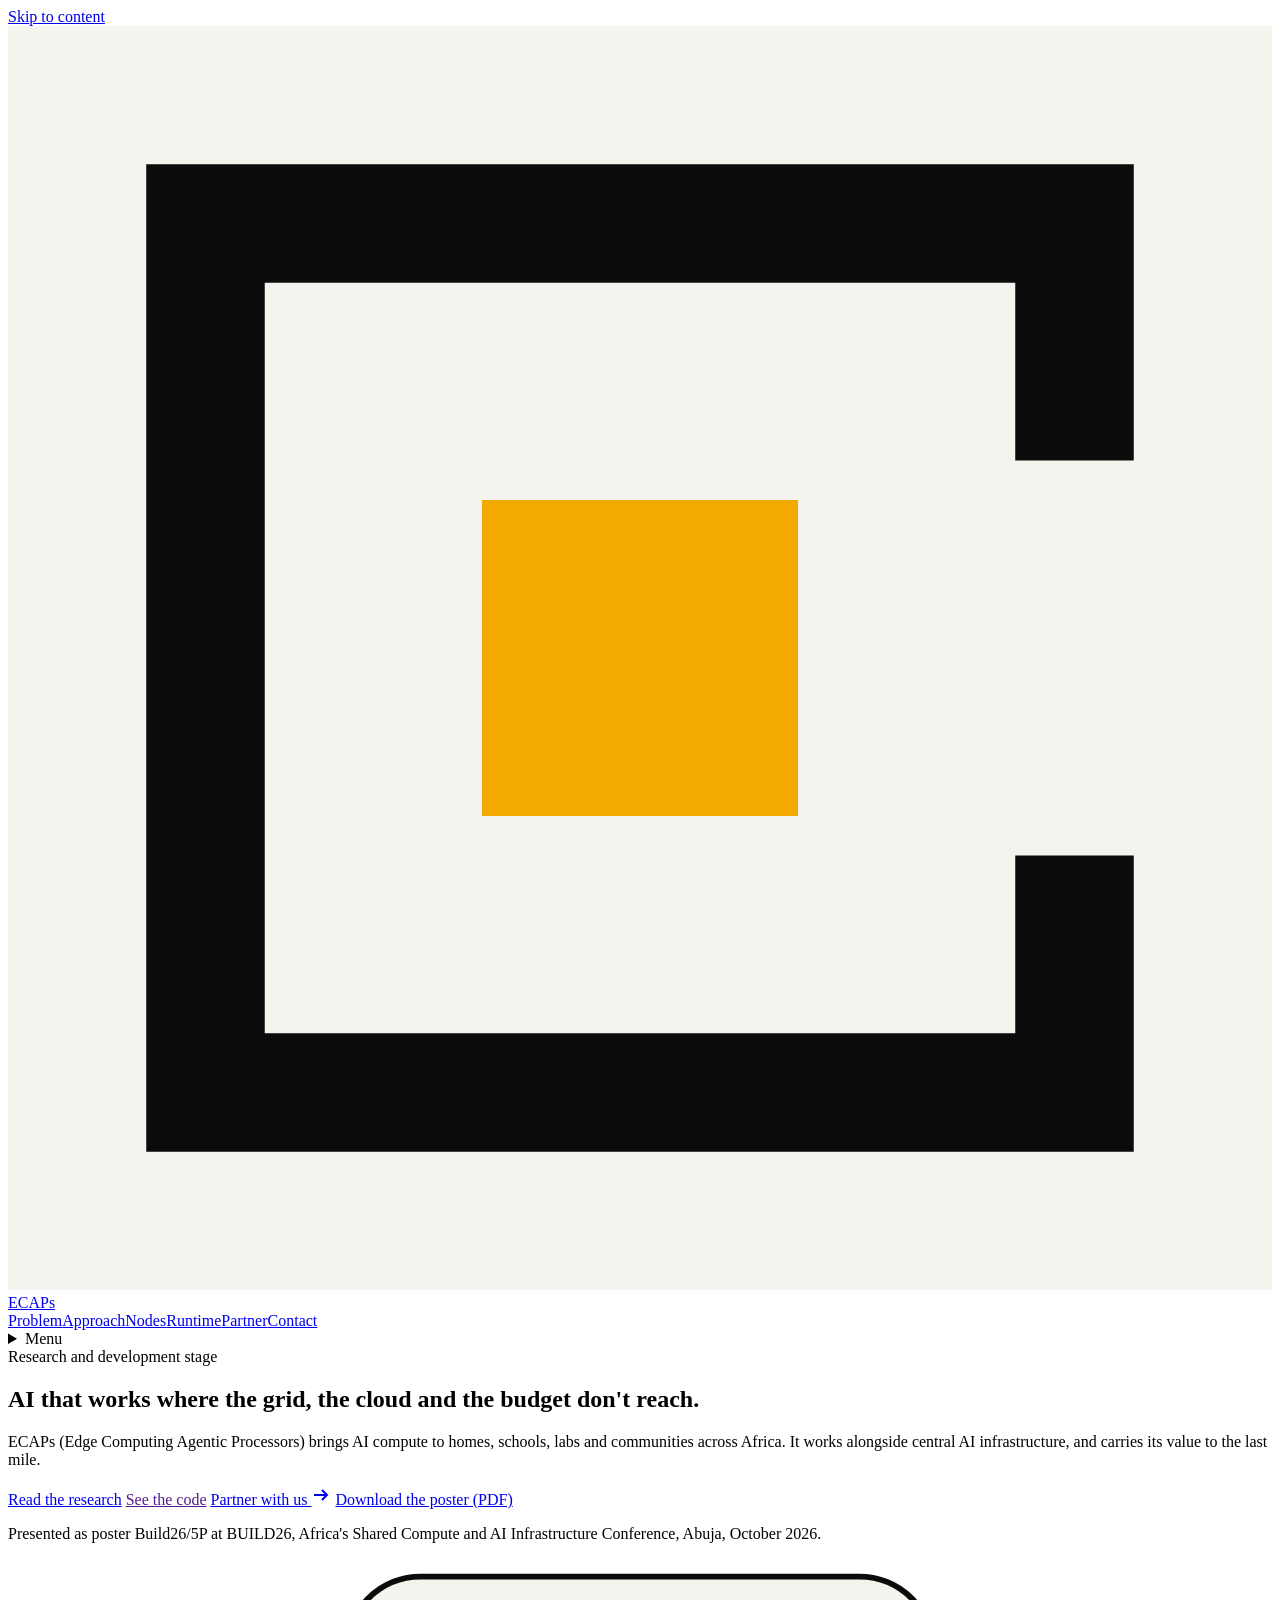
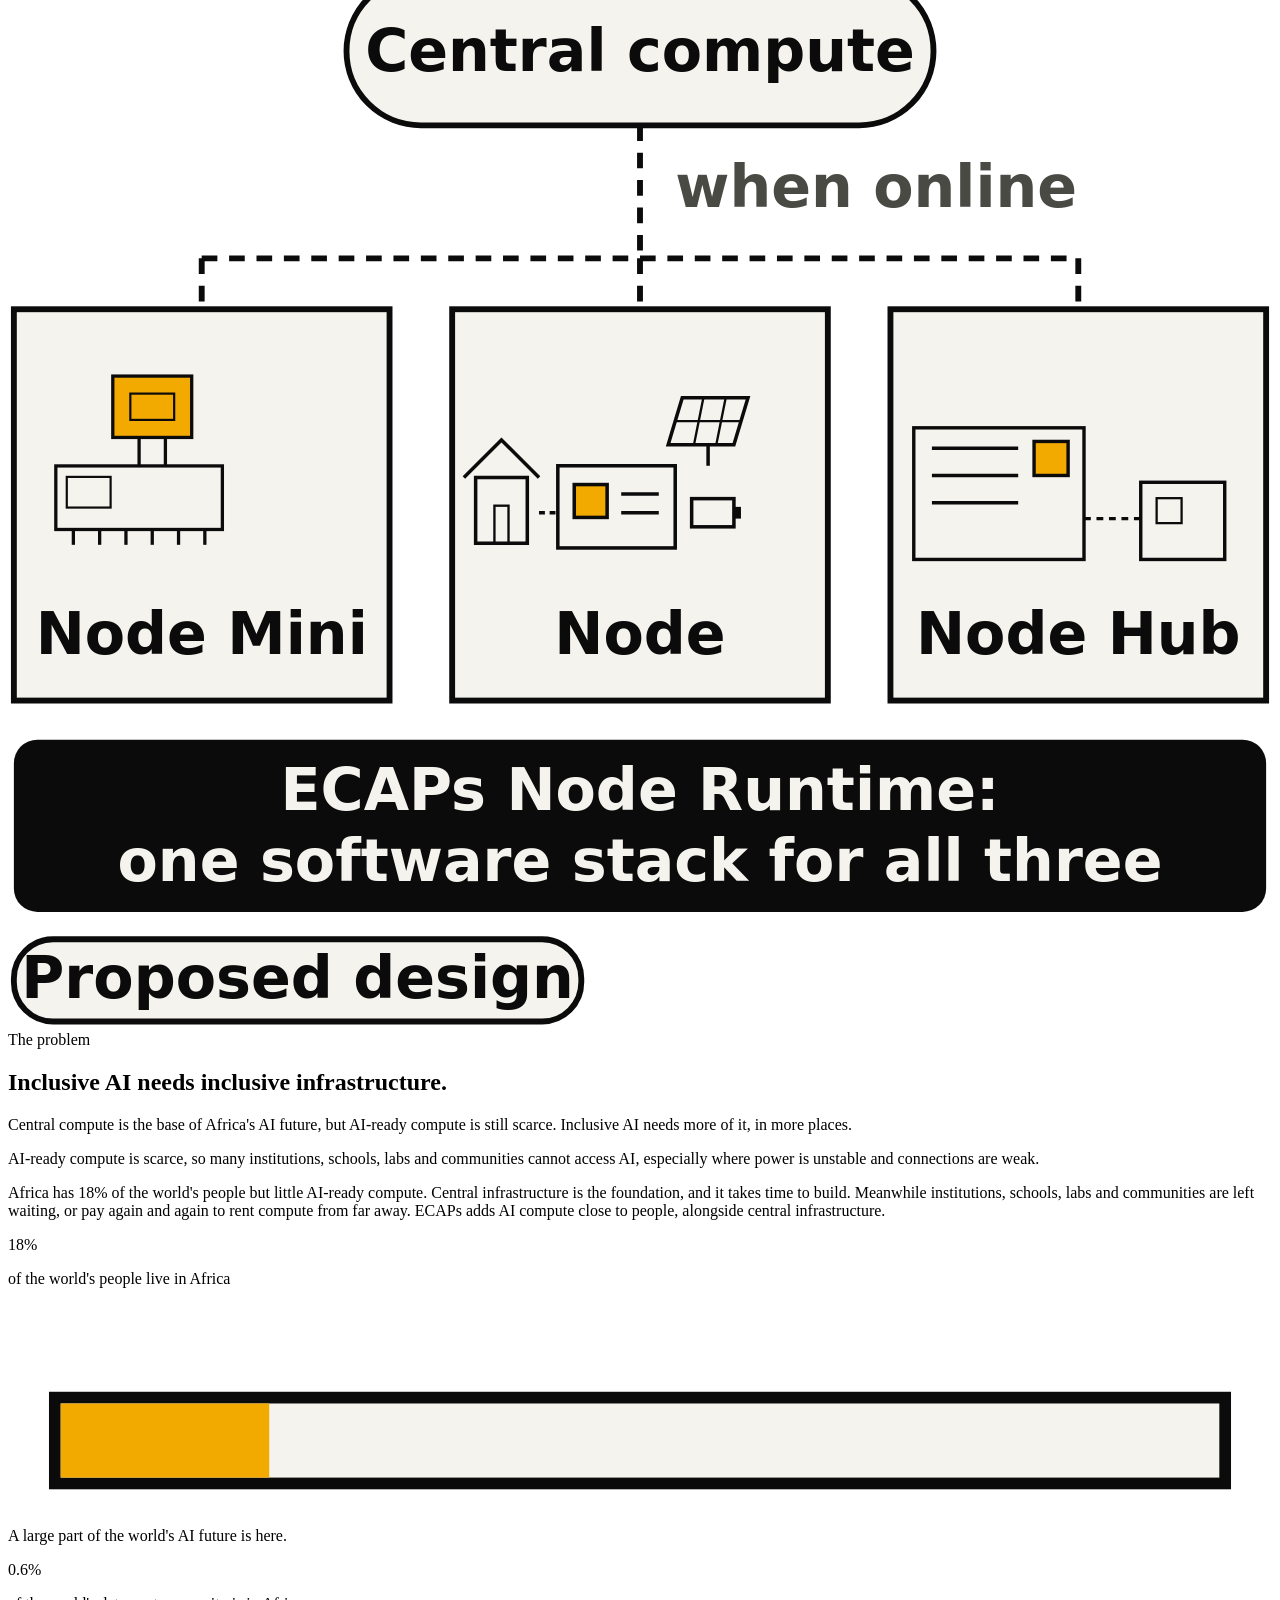
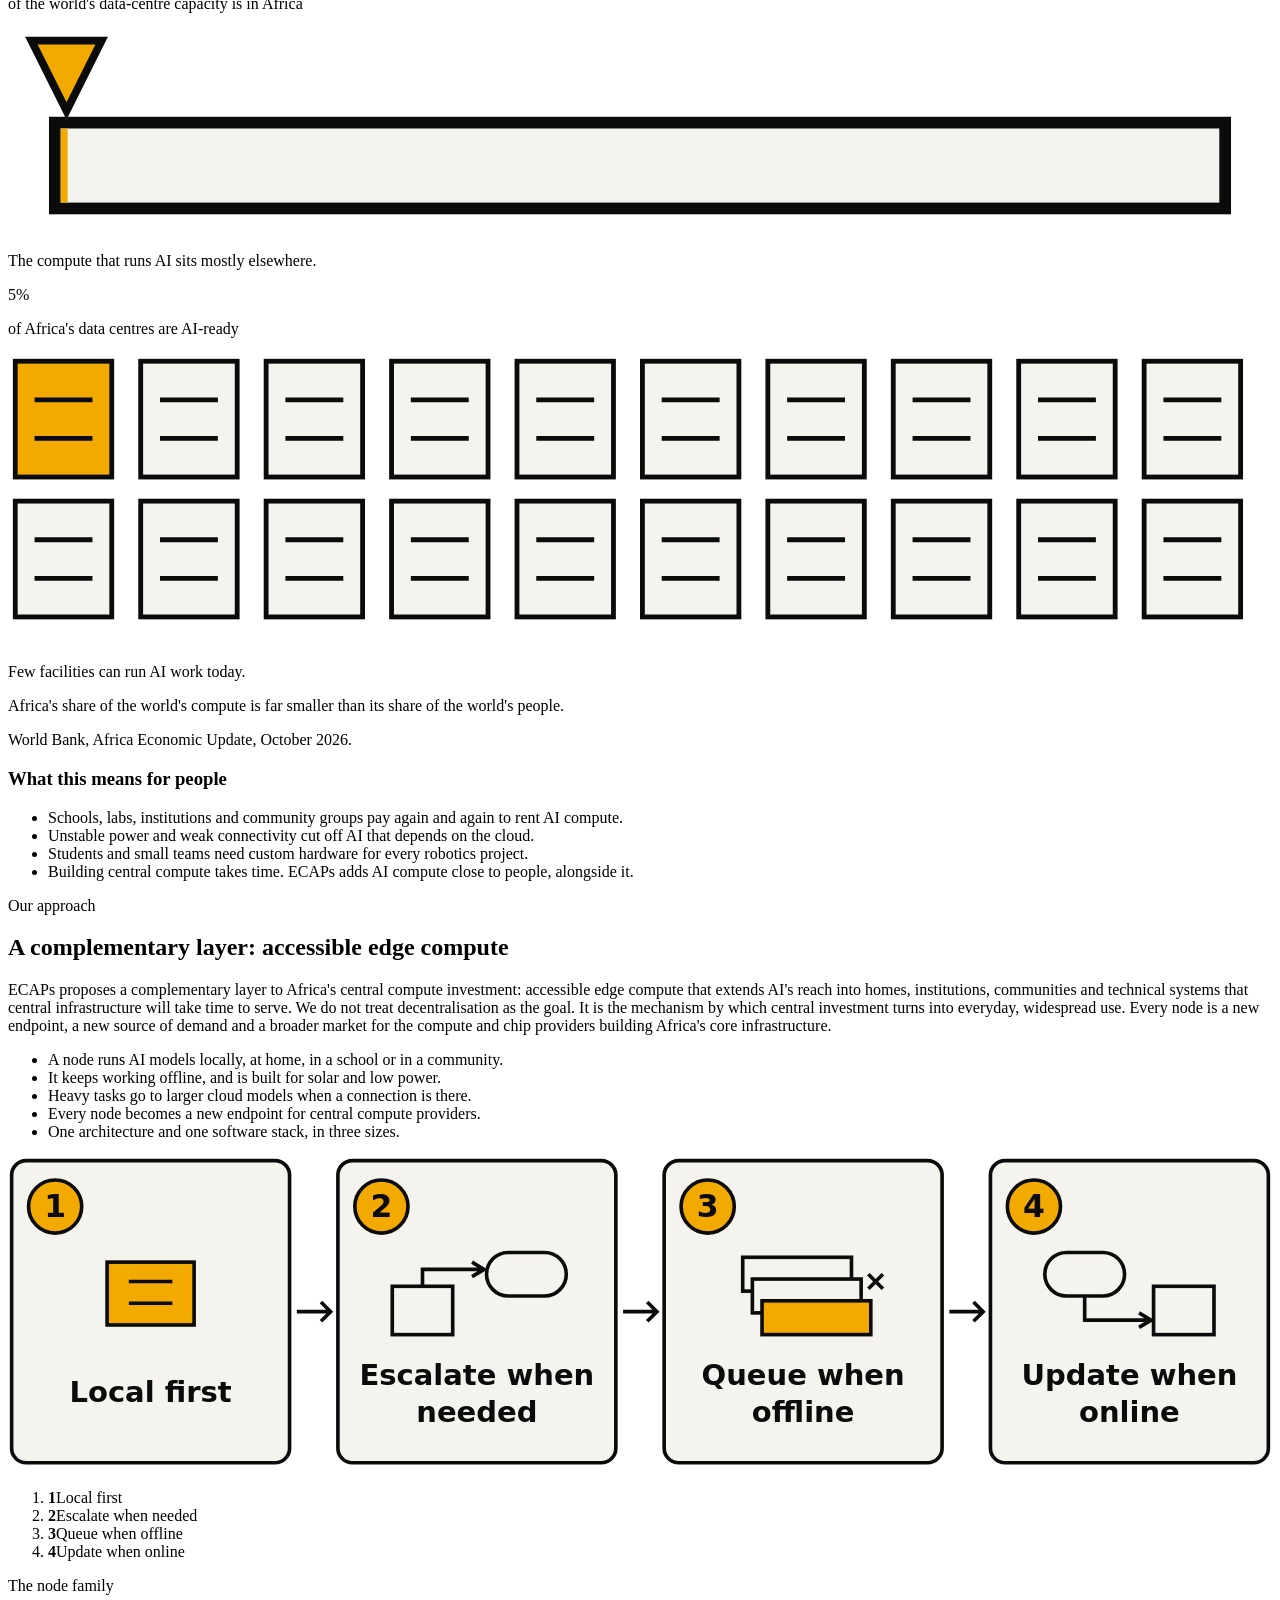
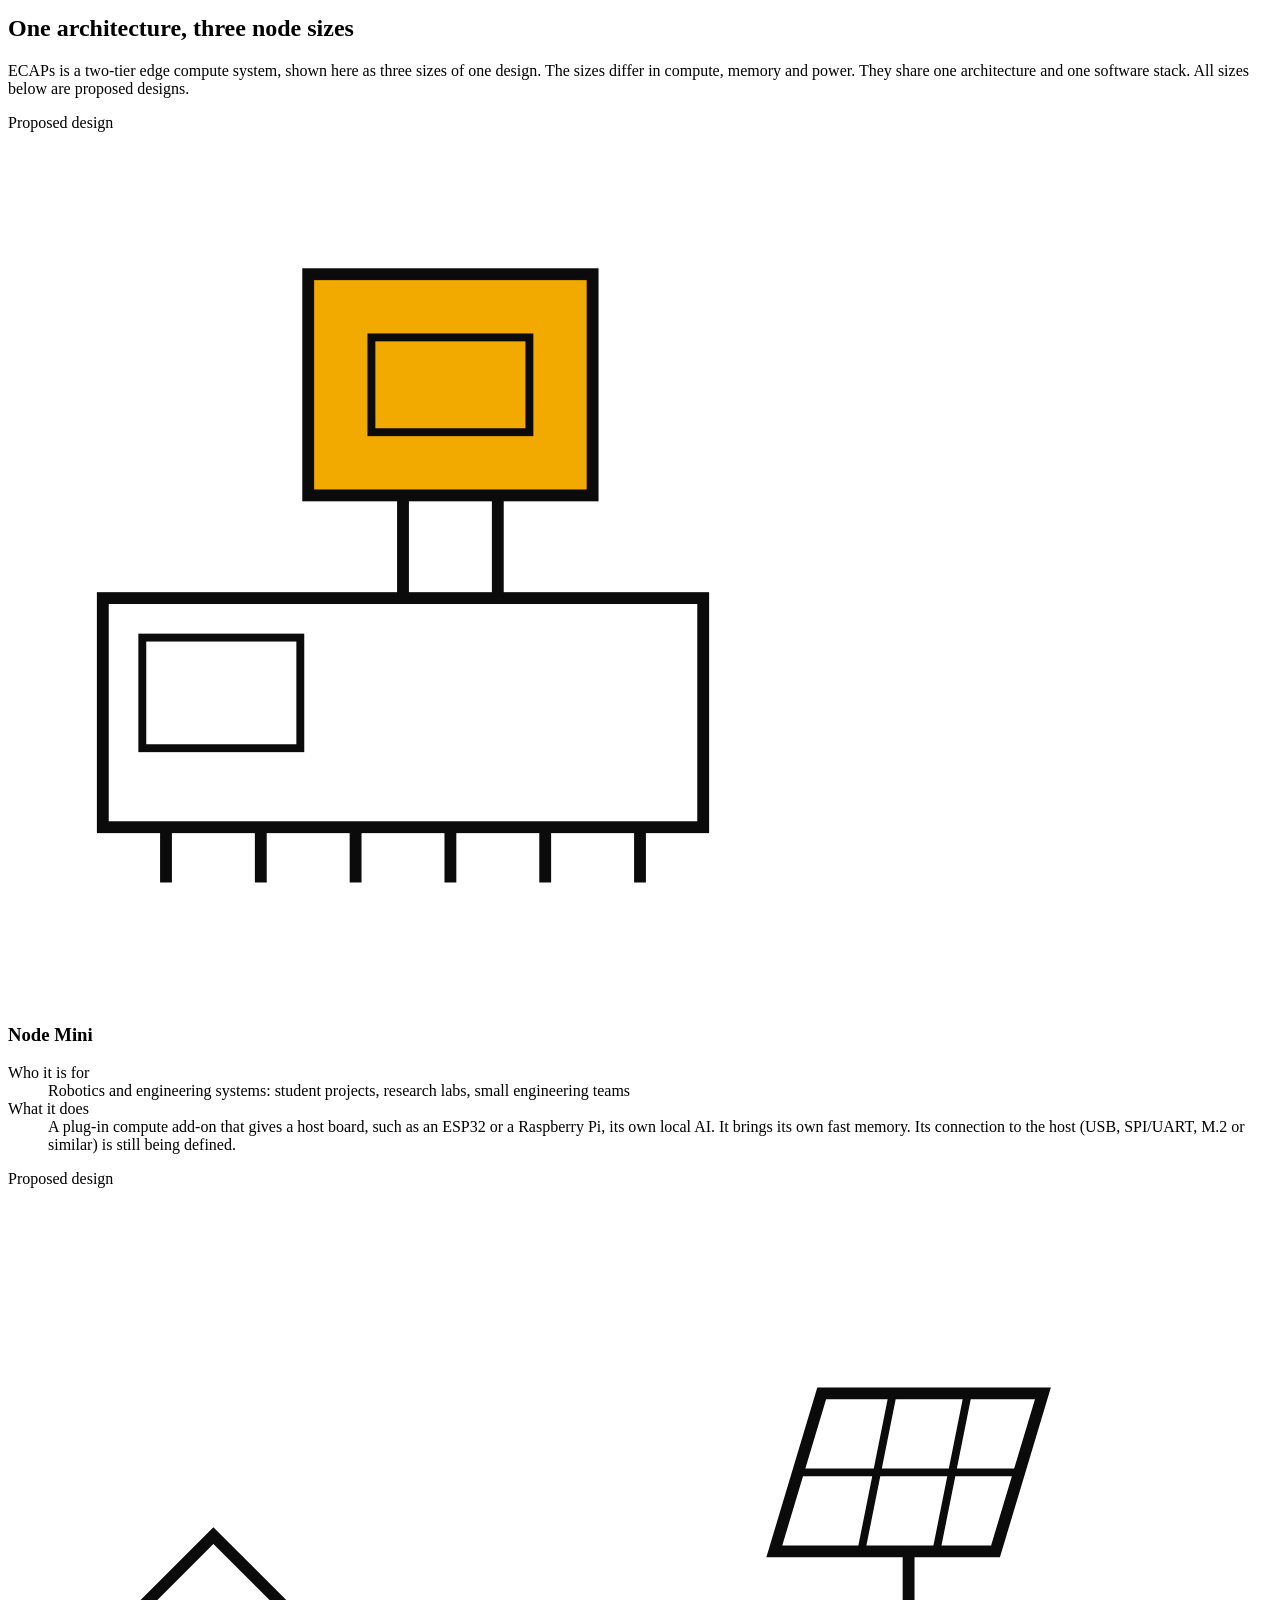
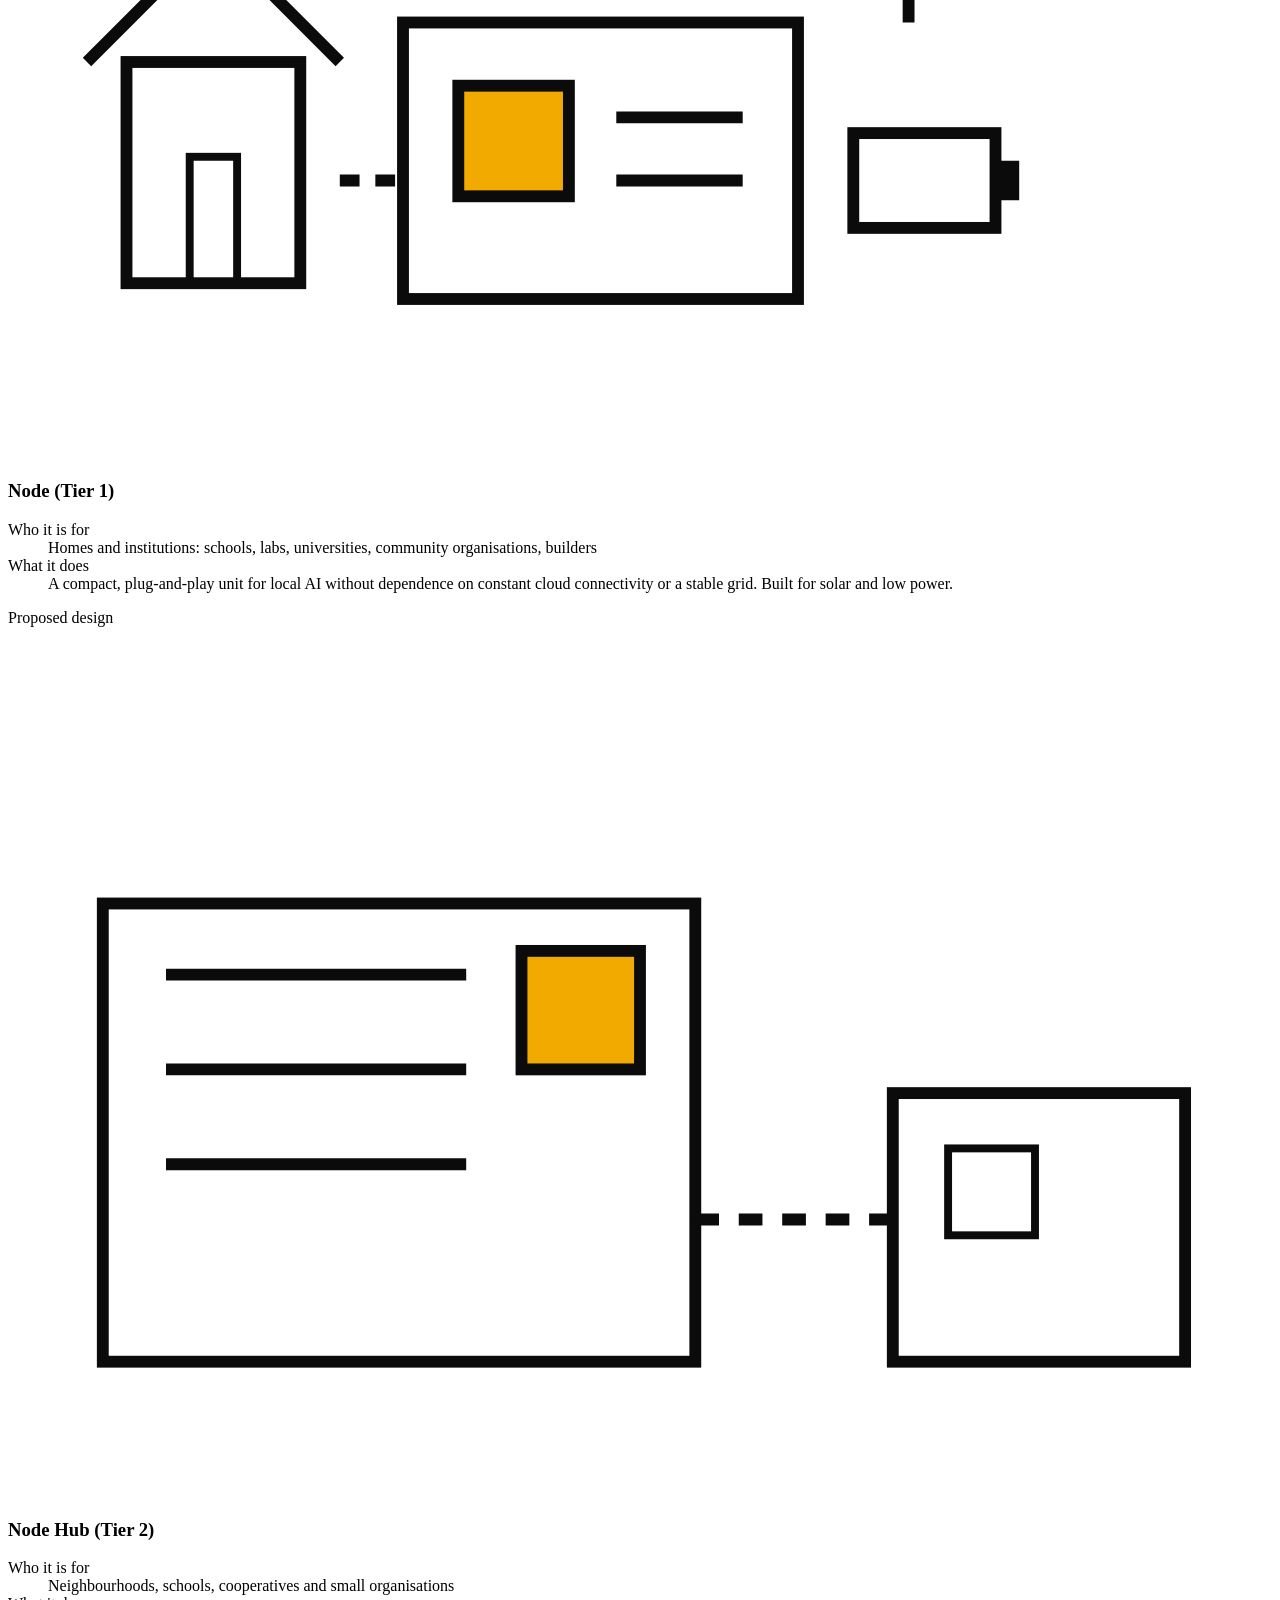
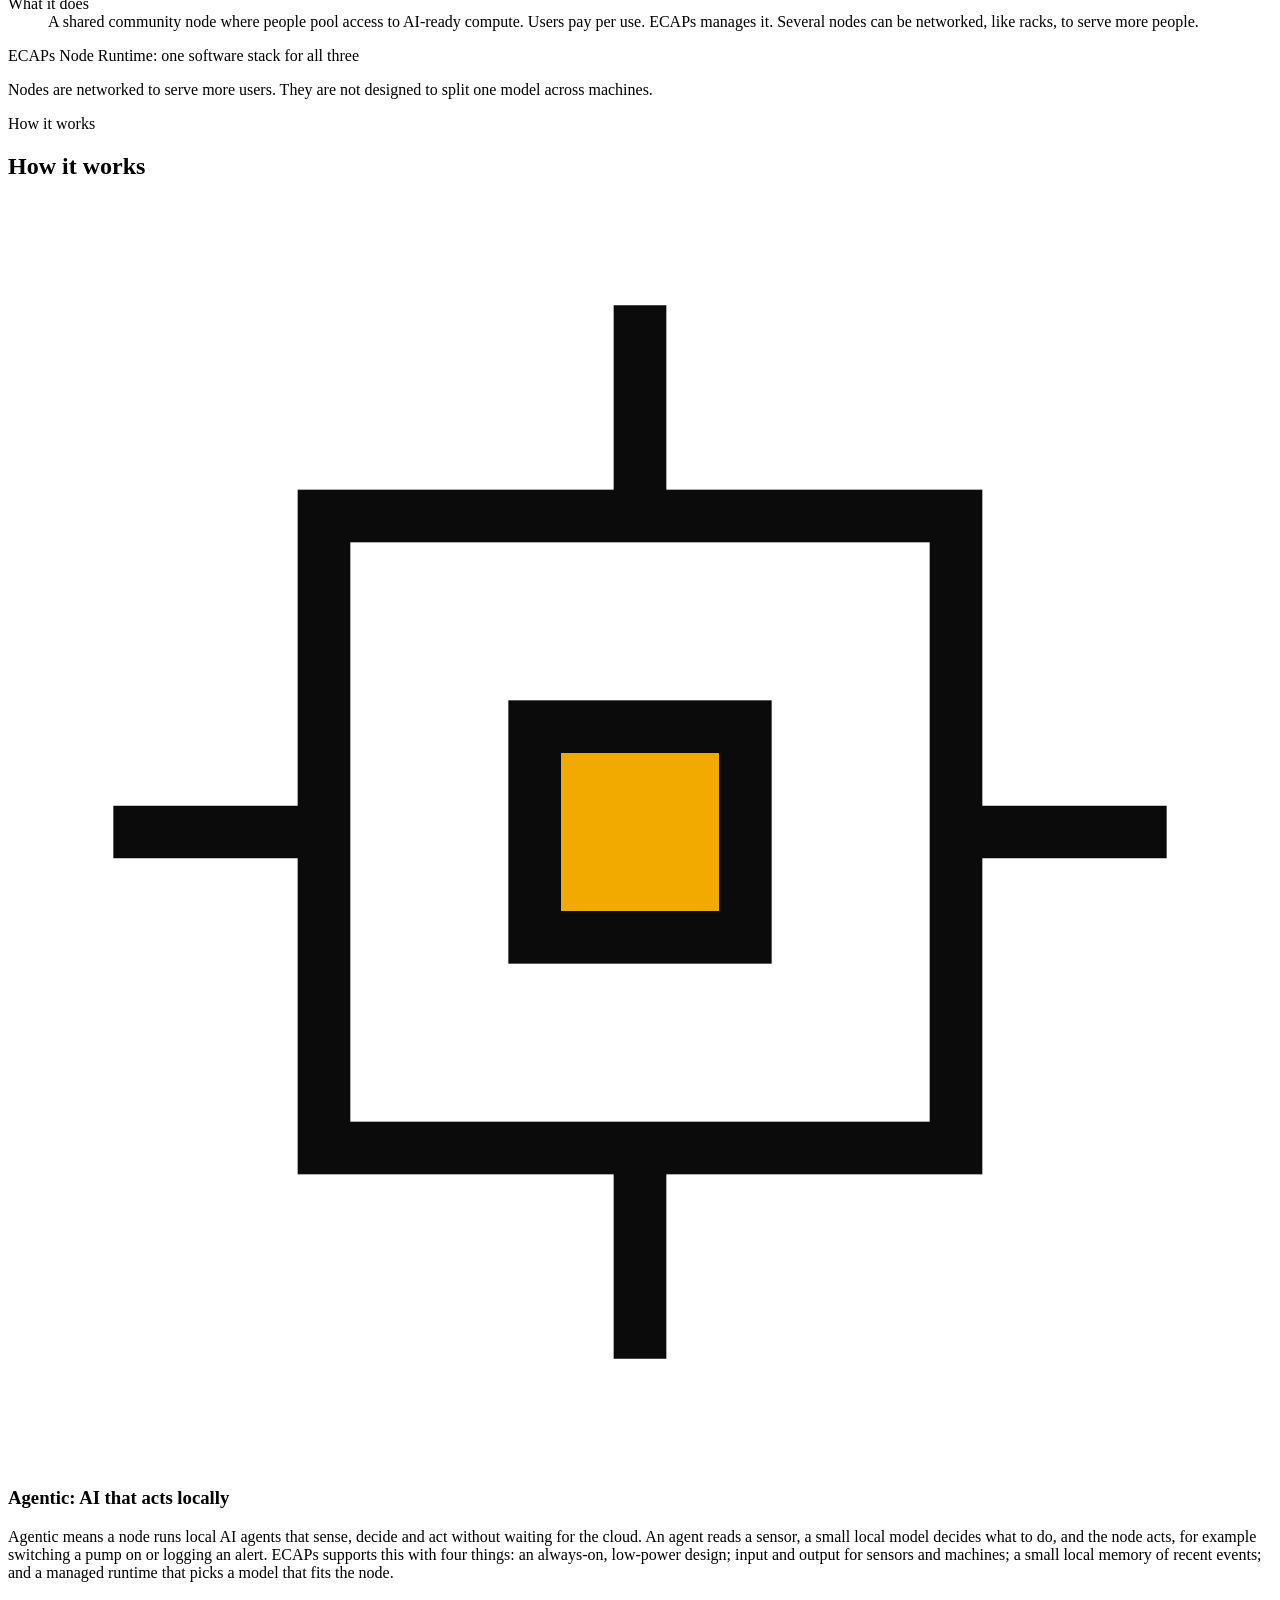
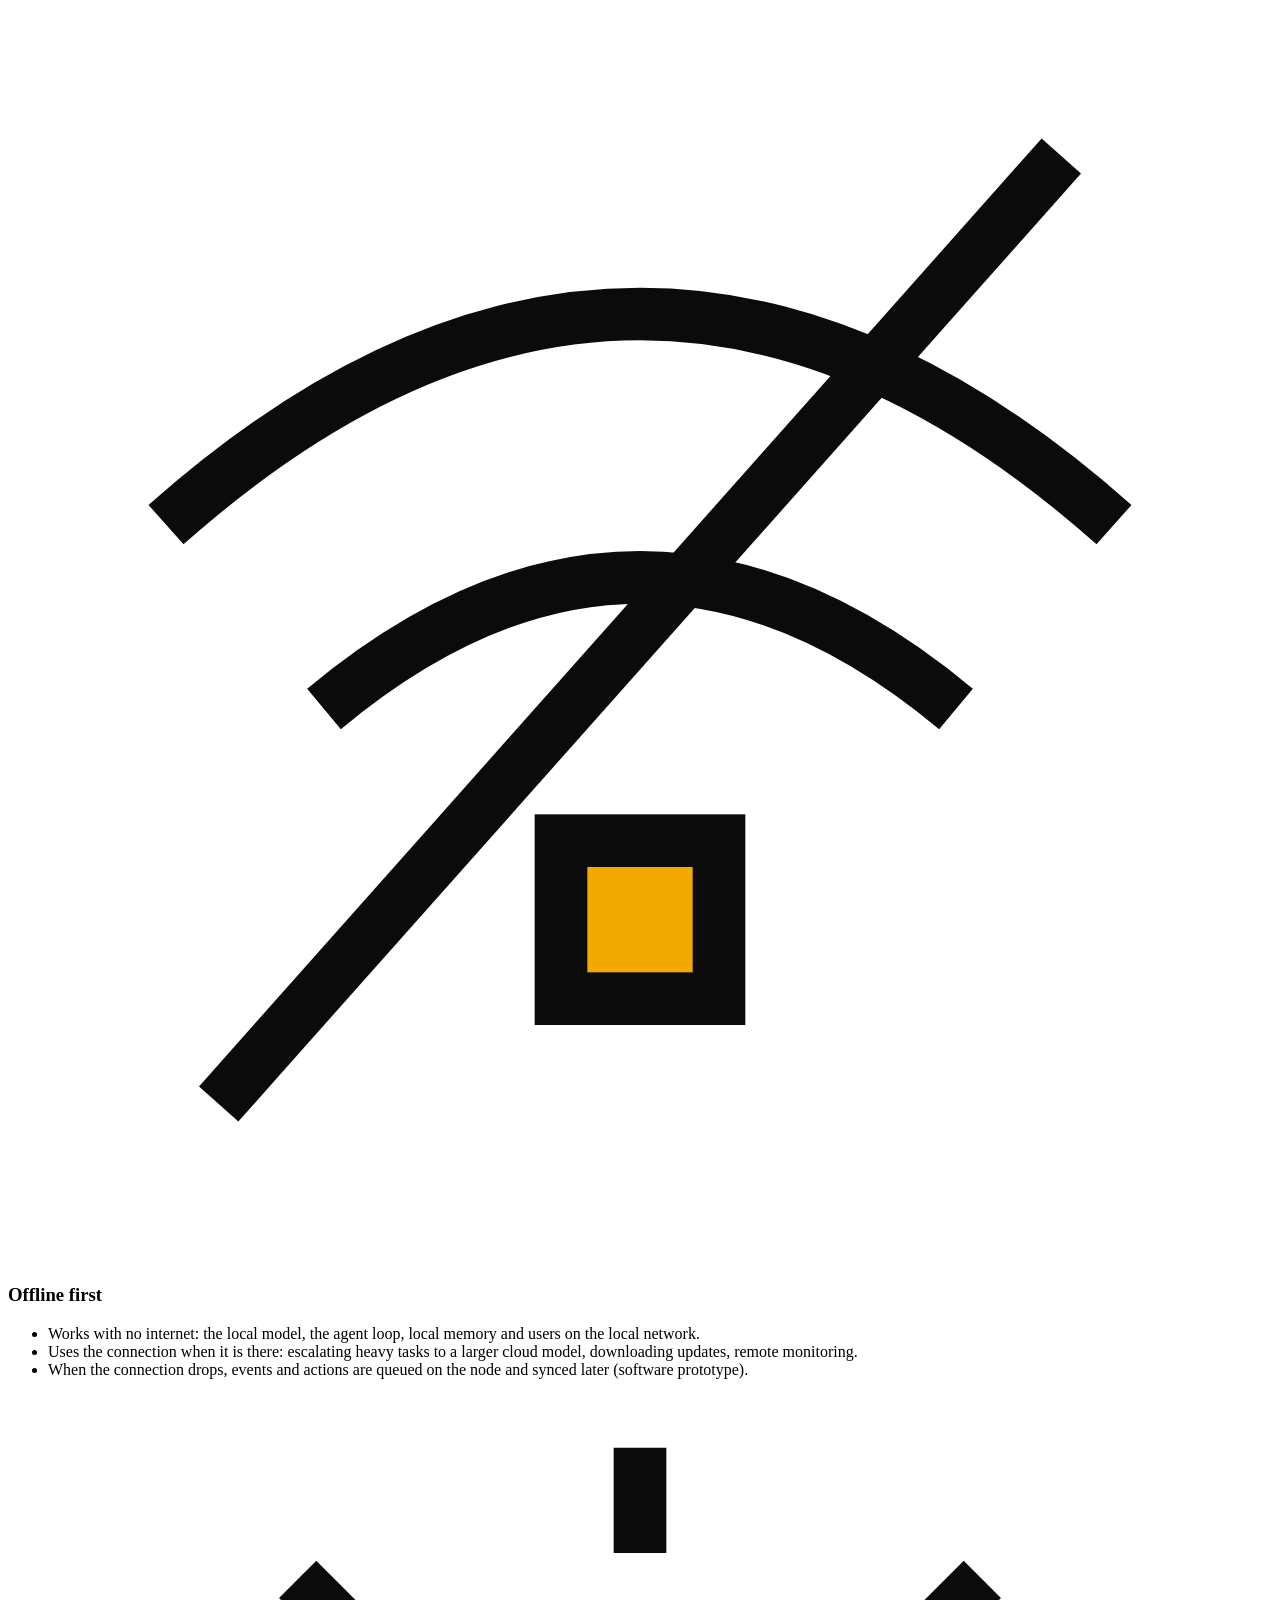
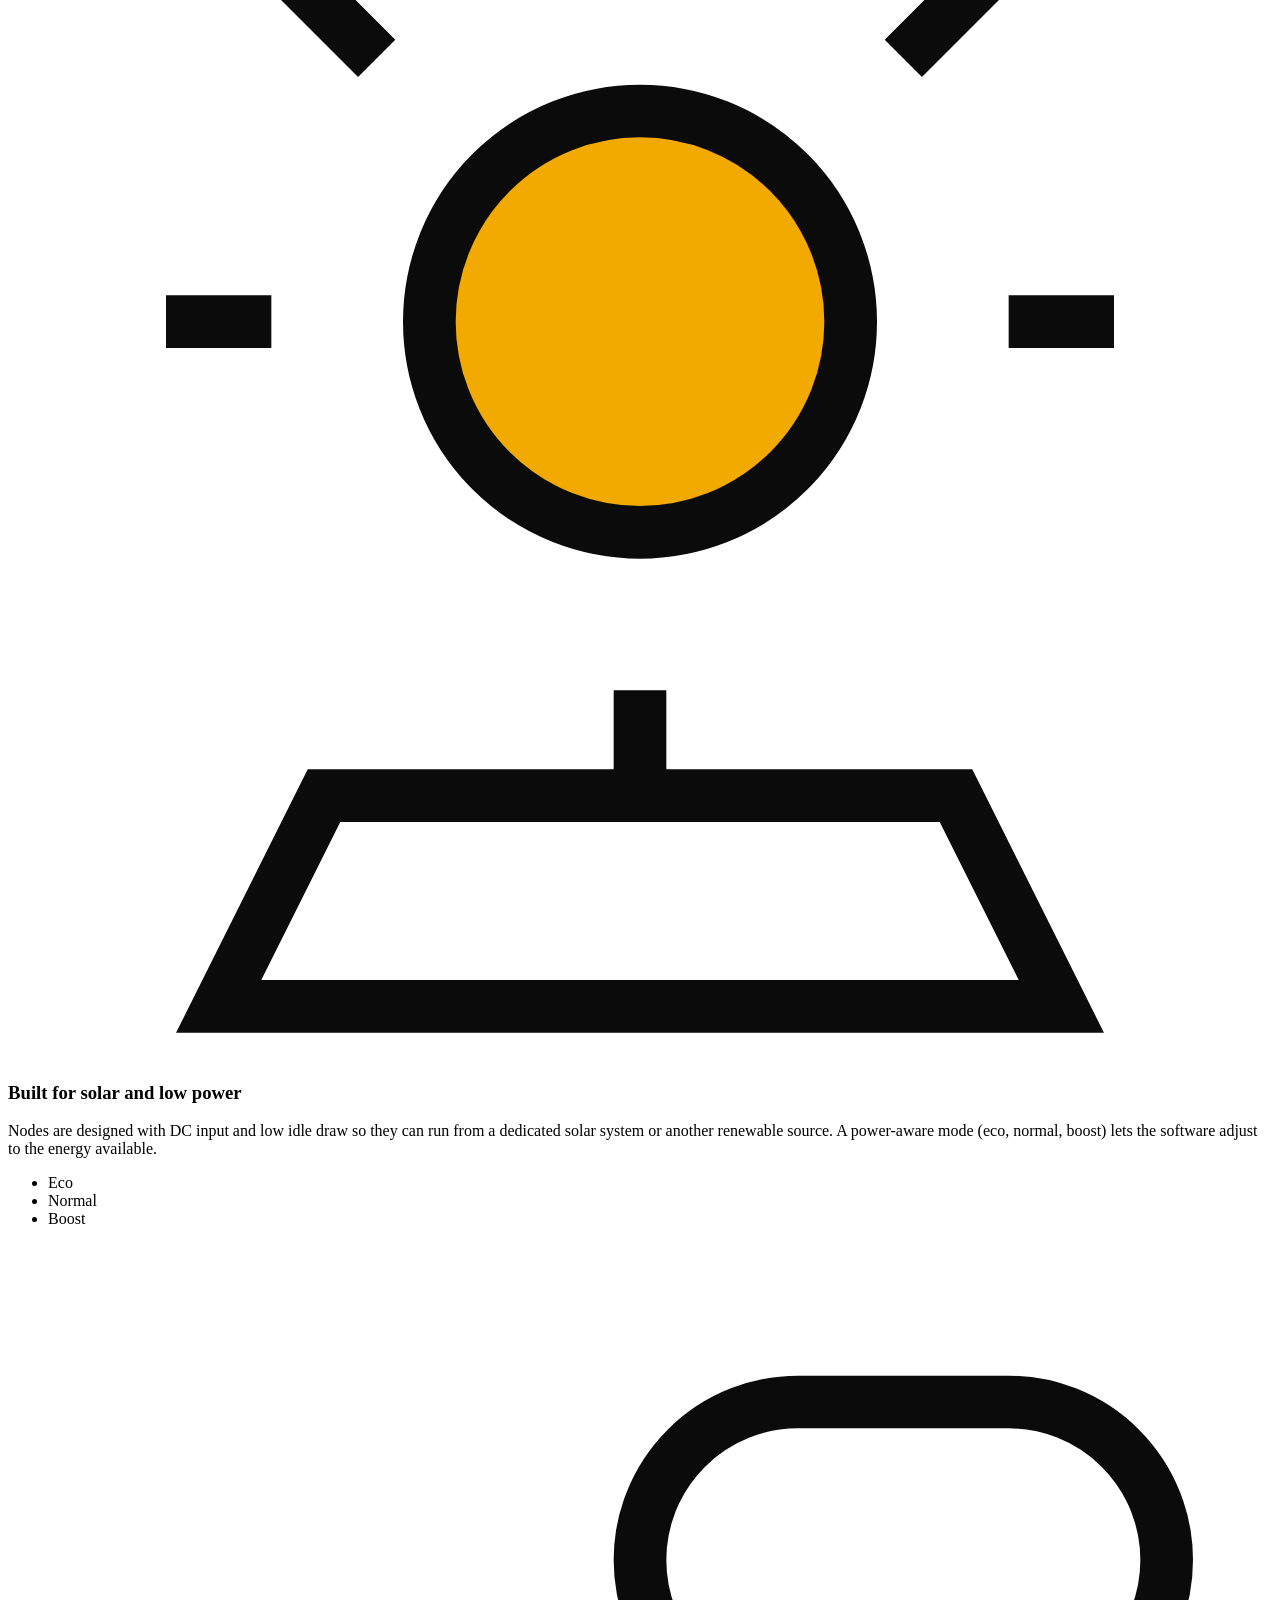
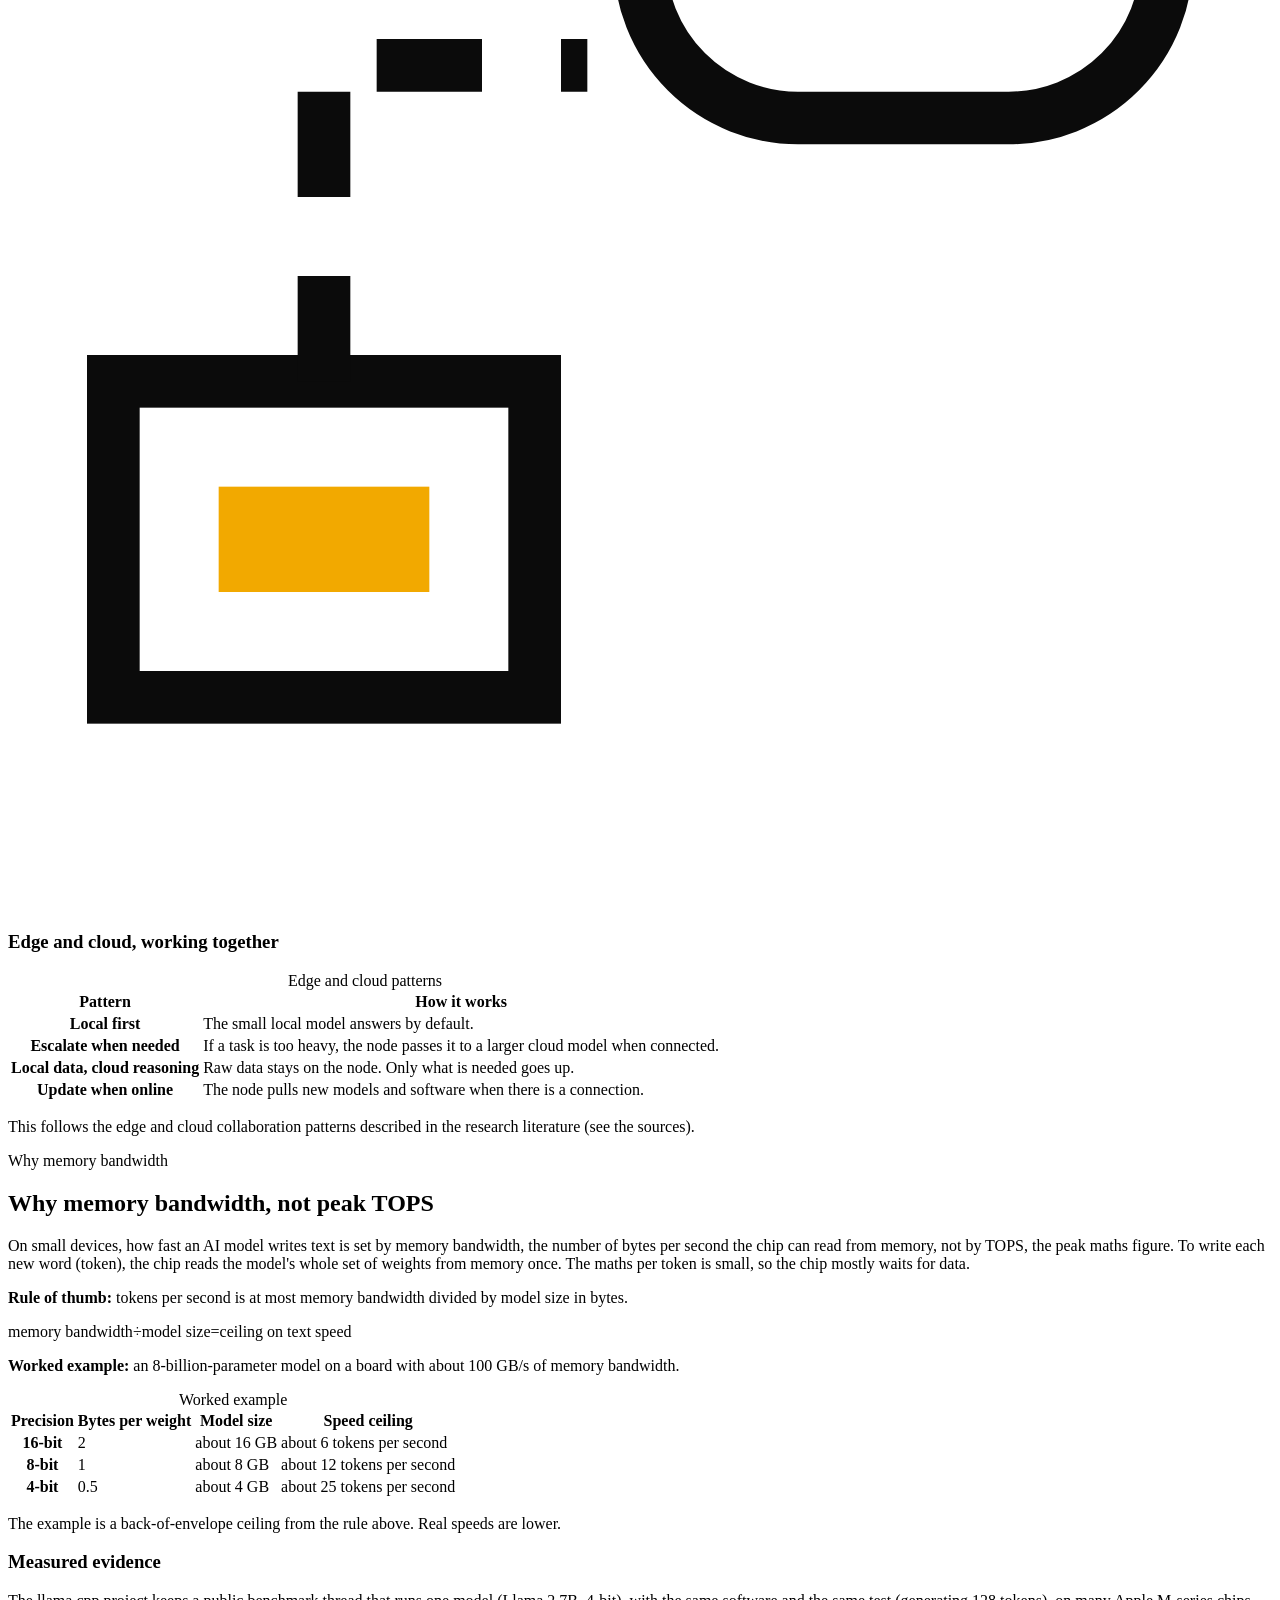
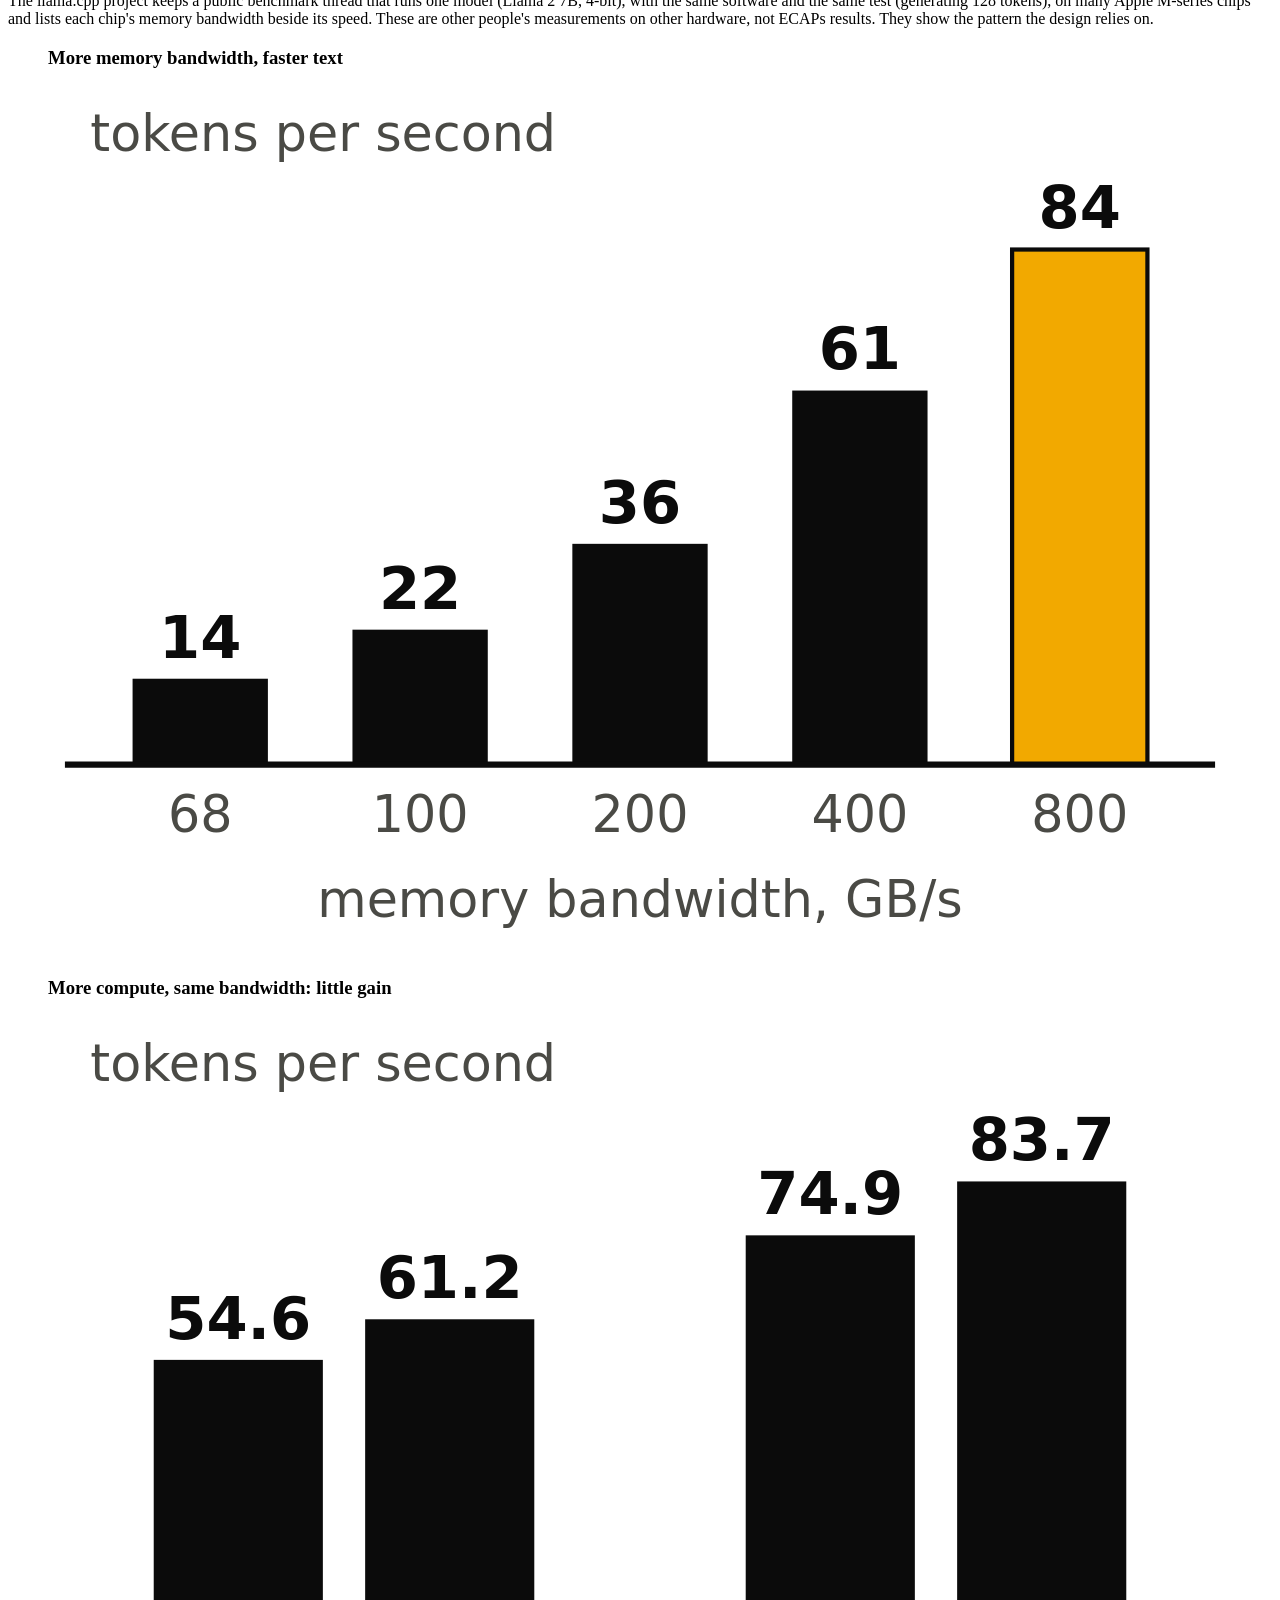
==== site/src/index.html @ afbe03a1 "Add ECAPs project page (static site) for ecaps.benedictisaac.dev" ====
<!doctype html>
<html lang="en">
<head>
<meta charset="utf-8">
<meta name="viewport" content="width=device-width, initial-scale=1">
<title>ECAPs: AI compute for the last mile</title>
<meta name="description" content="ECAPs (Edge Computing Agentic Processors) brings AI compute to homes, schools, labs and communities across Africa.">
<link rel="canonical" href="https://ecaps.benedictisaac.dev/">
<meta name="theme-color" content="#0B0B0B">
<meta property="og:type" content="website">
<meta property="og:site_name" content="ECAPs">
<meta property="og:title" content="ECAPs: AI compute for the last mile">
<meta property="og:description" content="ECAPs (Edge Computing Agentic Processors) brings AI compute to homes, schools, labs and communities across Africa.">
<meta property="og:url" content="https://ecaps.benedictisaac.dev/">
<meta property="og:image" content="https://ecaps.benedictisaac.dev/assets/og.png">
<meta property="og:image:width" content="1200">
<meta property="og:image:height" content="630">
<meta property="og:image:alt" content="ECAPs node family: Node Mini, Node and Node Hub under central compute, sharing one software stack. Proposed design.">
<meta name="twitter:card" content="summary_large_image">
<meta name="twitter:title" content="ECAPs: AI compute for the last mile">
<meta name="twitter:description" content="ECAPs (Edge Computing Agentic Processors) brings AI compute to homes, schools, labs and communities across Africa.">
<meta name="twitter:image" content="https://ecaps.benedictisaac.dev/assets/og.png">
<link rel="icon" href="/assets/V10_favicon.svg" type="image/svg+xml">
<!--
NOTES FOR THE DEVELOPER
1. REPO_URL: single constant at the top of site/build.mjs. build.mjs turns every element marked data-repo into a link when REPO_URL is set, and into a disabled "Repository link coming soon" button when it is empty.
   "Run it yourself (guide)" and "Read the design notes" are shown disabled until their addresses exist. They are marked GUIDE and NOTES.
2. Poster PDF: /assets/ECAPs_Poster_Build26-5P.pdf. build.mjs keeps the "Download the poster (PDF)" link only if the file exists in site/assets/ at build time.
3. Contact: benedictisaac258@gmail.com, +234 904 837 7499, benedictisaac.dev, GitHub Benedict258. Confirm email and phone may be public.
4. Results area F1 to F4 stays EMPTY until real result files exist. Never publish mock-data figures. The content file gives no captions for F1 to F4, so the slots carry only their labels.
5. Source links: only addresses that were supplied or are standard (arXiv ids, llama.cpp) are linked. Add addresses for the rest in the sources table.
6. Fonts are self-hosted (fonts/), Latin subset. Nothing is loaded from other sites. No cookies, no analytics.
7. Charts V7a and V7b are inline SVG. Their numbers are text inside the SVG. Source of truth: assets/V7a_chart_bandwidth.svg and assets/V7b_chart_cores.svg.
-->
<link rel="stylesheet" href="/styles.css">
</head>
<body id="top">
<a class="skip" href="#main">Skip to content</a>

<!-- COMPONENT: site-header -->
<header class="site-header" id="site-header">
  <div class="wrap bar">
    <a class="brand" href="#top" aria-label="ECAPs, back to top"><svg viewBox="0 0 64 64" aria-hidden="true" font-family="Inter, system-ui, sans-serif" >
<rect width="64" height="64" fill="#F5F3EE"/><path d="M54 22 V10 H10 V54 H54 V42" fill="none" stroke="#0B0B0B" stroke-width="6" stroke-linejoin="miter"/><rect x="24" y="24" width="16" height="16" fill="#F2A900"/>
</svg><span>ECAPs</span></a>
    <nav class="nav-inline" aria-label="Main">
      <a href="#problem">Problem</a><a href="#approach">Approach</a><a href="#nodes">Nodes</a><a href="#runtime">Runtime</a><a href="#partner">Partner</a><a href="#contact">Contact</a>
    </nav>
    <details class="menu" id="menu">
      <summary>Menu</summary>
      <nav class="menu-panel" aria-label="All sections">
        <ul>
          <li><a href="#problem">Problem</a></li><li><a href="#approach">Approach</a></li><li><a href="#nodes">Nodes</a></li><li><a href="#how">How it works</a></li><li><a href="#bandwidth">Bandwidth</a></li><li><a href="#specs">Specs</a></li><li><a href="#runtime">Runtime</a></li><li><a href="#partner">Partner</a></li><li><a href="#sources">Sources</a></li><li><a href="#faq">FAQ</a></li><li><a href="#contact">Contact</a></li>
        </ul>
      </nav>
    </details>
  </div>
</header>

<main id="main">

<!-- SECTION 1: Hero (#top) -->
<section class="dark hero on-dark" aria-labelledby="h-hero">
  <div class="wrap grid">
    <div>
      <span class="badge">Research and development stage</span>
      <h1 id="h-hero">AI that works where the grid, the cloud and the budget don't reach.</h1>
      <p class="sub">ECAPs (Edge Computing Agentic Processors) brings AI compute to homes, schools, labs and communities across Africa. It works alongside central AI infrastructure, and carries its value to the last mile.</p>
      <div class="btns">
        <a class="btn btn-primary" href="#sources">Read the research</a>
        <a class="btn btn-outline" data-repo href="">See the code</a>
        <a class="btn btn-link" href="#partner">Partner with us <svg width="20" height="20" viewBox="0 0 20 20" aria-hidden="true"><path d="M3 10 H16 M11 5 L16 10 L11 15" fill="none" stroke="currentColor" stroke-width="2"/></svg></a>
        <a class="btn btn-link" data-poster href="/assets/ECAPs_Poster_Build26-5P.pdf">Download the poster (PDF)</a>
      </div>
      <p class="meta">Presented as poster Build26/5P at BUILD26, Africa's Shared Compute and AI Infrastructure Conference, Abuja, October 2026.</p>
    </div>
    <div class="panel"><svg viewBox="-3 -3 646 546" role="img" aria-labelledby="t-V1_hero_node_family-1 d-V1_hero_node_family-1" font-family="Inter, system-ui, sans-serif" >
<title id="t-V1_hero_node_family-1">Node family with central compute</title>
<desc id="d-V1_hero_node_family-1">Central compute sits above three nodes, Node Mini, Node and Node Hub, joined by a dashed link labelled when online. One bar under all three reads ECAPs Node Runtime: one software stack for all three. A tag reads Proposed design.</desc>
<rect x="170" y="6" width="300" height="76" fill="#F5F3EE" stroke="#0B0B0B" stroke-width="3" rx="38"/>
<text x="320" y="54" font-size="30" font-weight="700" fill="#0B0B0B" text-anchor="middle">Central compute</text>
<path d="M320 82 V150" fill="none" stroke="#0B0B0B" stroke-width="3" stroke-dasharray="8 6"/>
<text x="338" y="124" font-size="30" font-weight="600" fill="#4A4A45" text-anchor="start">when online</text>
<path d="M96 150 H544" fill="none" stroke="#0B0B0B" stroke-width="3" stroke-dasharray="8 6"/>
<path d="M96 150 V176" fill="none" stroke="#0B0B0B" stroke-width="3" stroke-dasharray="8 6"/>
<path d="M320 150 V176" fill="none" stroke="#0B0B0B" stroke-width="3" stroke-dasharray="8 6"/>
<path d="M544 150 V176" fill="none" stroke="#0B0B0B" stroke-width="3" stroke-dasharray="8 6"/>
<rect x="0" y="176" width="192" height="200" fill="#F5F3EE" stroke="#0B0B0B" stroke-width="3"/>

<rect x="224" y="176" width="192" height="200" fill="#F5F3EE" stroke="#0B0B0B" stroke-width="3"/>

<rect x="448" y="176" width="192" height="200" fill="#F5F3EE" stroke="#0B0B0B" stroke-width="3"/>

<g transform="translate(8 190) scale(0.56)"><rect x="24" y="118" width="152" height="58" fill="none" stroke="#0B0B0B" stroke-width="3"/><path d="M40 176 V190" fill="none" stroke="#0B0B0B" stroke-width="3"/><path d="M64 176 V190" fill="none" stroke="#0B0B0B" stroke-width="3"/><path d="M88 176 V190" fill="none" stroke="#0B0B0B" stroke-width="3"/><path d="M112 176 V190" fill="none" stroke="#0B0B0B" stroke-width="3"/><path d="M136 176 V190" fill="none" stroke="#0B0B0B" stroke-width="3"/><path d="M160 176 V190" fill="none" stroke="#0B0B0B" stroke-width="3"/><rect x="34" y="128" width="40" height="28" fill="none" stroke="#0B0B0B" stroke-width="2"/><path d="M100 118 V92 M124 118 V92" fill="none" stroke="#0B0B0B" stroke-width="3"/><rect x="76" y="36" width="72" height="56" fill="#F2A900" stroke="#0B0B0B" stroke-width="3"/><rect x="92" y="52" width="40" height="24" fill="none" stroke="#0B0B0B" stroke-width="2"/></g>
<g transform="translate(218 190) scale(0.6)"><rect x="100" y="110" width="100" height="70" fill="none" stroke="#0B0B0B" stroke-width="3"/><rect x="114" y="126" width="28" height="28" fill="#F2A900" stroke="#0B0B0B" stroke-width="3"/><path d="M154 134 H186 M154 150 H186" fill="none" stroke="#0B0B0B" stroke-width="3"/><polygon points="206,52 262,52 250,92 194,92" fill="none" stroke="#0B0B0B" stroke-width="3"/><path d="M224 52 L216 92 M243 52 L235 92 M200 72 H256" fill="none" stroke="#0B0B0B" stroke-width="2"/><path d="M228 92 V110" fill="none" stroke="#0B0B0B" stroke-width="3"/><rect x="214" y="138" width="36" height="24" fill="none" stroke="#0B0B0B" stroke-width="3"/><rect x="250" y="145" width="6" height="10" fill="#0B0B0B"/><path d="M20 120 L52 88 L84 120" fill="none" stroke="#0B0B0B" stroke-width="3"/><rect x="30" y="120" width="44" height="56" fill="none" stroke="#0B0B0B" stroke-width="3"/><rect x="46" y="144" width="12" height="32" fill="none" stroke="#0B0B0B" stroke-width="2"/><path d="M84 150 H100" fill="none" stroke="#0B0B0B" stroke-width="3" stroke-dasharray="5 4"/></g>
<g transform="translate(446 196) scale(0.58)"><rect x="24" y="70" width="150" height="116" fill="none" stroke="#0B0B0B" stroke-width="3"/><path d="M40 88 H116" fill="none" stroke="#0B0B0B" stroke-width="3"/><path d="M40 112 H116" fill="none" stroke="#0B0B0B" stroke-width="3"/><path d="M40 136 H116" fill="none" stroke="#0B0B0B" stroke-width="3"/><rect x="130" y="82" width="30" height="30" fill="#F2A900" stroke="#0B0B0B" stroke-width="3"/><rect x="224" y="118" width="74" height="68" fill="none" stroke="#0B0B0B" stroke-width="3"/><rect x="238" y="132" width="22" height="22" fill="none" stroke="#0B0B0B" stroke-width="2"/><path d="M174 150 H224" fill="none" stroke="#0B0B0B" stroke-width="3" stroke-dasharray="6 5"/></g>
<text x="96" y="352" font-size="30" font-weight="700" fill="#0B0B0B" text-anchor="middle">Node Mini</text>
<text x="320" y="352" font-size="30" font-weight="700" fill="#0B0B0B" text-anchor="middle">Node</text>
<text x="544" y="352" font-size="30" font-weight="700" fill="#0B0B0B" text-anchor="middle">Node Hub</text>
<rect x="0" y="396" width="640" height="88" fill="#0B0B0B" rx="12"/>
<text x="320" y="432" font-size="30" font-weight="700" fill="#F5F3EE" text-anchor="middle">ECAPs Node Runtime:</text>
<text x="320" y="468" font-size="30" font-weight="600" fill="#F5F3EE" text-anchor="middle">one software stack for all three</text>
<rect x="0" y="498" width="290" height="42" fill="#F5F3EE" stroke="#0B0B0B" stroke-width="3" rx="20"/>
<text x="145" y="528" font-size="30" font-weight="600" fill="#0B0B0B" text-anchor="middle">Proposed design</text>
</svg></div>
  </div>
</section>

<!-- SECTION 2: The problem (#problem) -->
<section id="problem" aria-labelledby="h-problem">
  <div class="wrap">
    <span class="label">The problem</span>
    <h2 id="h-problem">Inclusive AI needs inclusive infrastructure.</h2>
    <p class="lead">Central compute is the base of Africa's AI future, but AI-ready compute is still scarce. Inclusive AI needs more of it, in more places.</p>
    <p>AI-ready compute is scarce, so many institutions, schools, labs and communities cannot access AI, especially where power is unstable and connections are weak.</p>
    <p>Africa has 18% of the world's people but little AI-ready compute. Central infrastructure is the foundation, and it takes time to build. Meanwhile institutions, schools, labs and communities are left waiting, or pay again and again to rent compute from far away. ECAPs adds AI compute close to people, alongside central infrastructure.</p>

    <!-- COMPONENT: number-tiles -->
    <div class="tiles">
      <div class="tile"><div class="num">18%</div><p class="reads">of the world's people live in Africa</p><svg viewBox="0 0 324 52" role="img" aria-labelledby="t-V6a_bar_18-1 d-V6a_bar_18-1" font-family="Inter, system-ui, sans-serif" >
<title id="t-V6a_bar_18-1">18 out of 100</title>
<desc id="d-V6a_bar_18-1">A bar on a 0 to 100 scale with 18 parts filled in amber.</desc>
<rect x="12" y="24" width="300" height="22" fill="#F5F3EE" stroke="#0B0B0B" stroke-width="3"/>
<rect x="13.5" y="25.5" width="53.46" height="19" fill="#F2A900"/>
</svg><p class="means">A large part of the world's AI future is here.</p></div>
      <div class="tile"><div class="num">0.6%</div><p class="reads">of the world's data-centre capacity is in Africa</p><svg viewBox="0 0 324 52" role="img" aria-labelledby="t-V6b_bar_06-1 d-V6b_bar_06-1" font-family="Inter, system-ui, sans-serif" >
<title id="t-V6b_bar_06-1">0.6 out of 100</title>
<desc id="d-V6b_bar_06-1">The same bar on the same 0 to 100 scale. The amber part is drawn at its true width, a thin sliver, and a small amber arrow above points at it.</desc>
<rect x="12" y="24" width="300" height="22" fill="#F5F3EE" stroke="#0B0B0B" stroke-width="3"/>
<rect x="13.5" y="25.5" width="1.78" height="19" fill="#F2A900"/>
<polygon points="15,21 6,3 24,3" fill="#F2A900" stroke="#0B0B0B" stroke-width="2" stroke-linejoin="miter"/>
</svg><p class="means">The compute that runs AI sits mostly elsewhere.</p></div>
      <div class="tile"><div class="num">5%</div><p class="reads">of Africa's data centres are AI-ready</p><svg viewBox="0 0 524 120" role="img" aria-labelledby="t-V6c_racks_5-1 d-V6c_racks_5-1" font-family="Inter, system-ui, sans-serif" >
<title id="t-V6c_racks_5-1">1 of 20 racks</title>
<desc id="d-V6c_racks_5-1">Twenty data-centre rack icons in two rows of ten. The first is filled amber and the other nineteen are outline only.</desc>
<g transform="translate(3 3)"><rect x="0" y="0" width="40" height="48" fill="#F2A900" stroke="#0B0B0B" stroke-width="2"/><path d="M8 16 H32 M8 32 H32" fill="none" stroke="#0B0B0B" stroke-width="2"/></g>
<g transform="translate(55 3)"><rect x="0" y="0" width="40" height="48" fill="#F5F3EE" stroke="#0B0B0B" stroke-width="2"/><path d="M8 16 H32 M8 32 H32" fill="none" stroke="#0B0B0B" stroke-width="2"/></g>
<g transform="translate(107 3)"><rect x="0" y="0" width="40" height="48" fill="#F5F3EE" stroke="#0B0B0B" stroke-width="2"/><path d="M8 16 H32 M8 32 H32" fill="none" stroke="#0B0B0B" stroke-width="2"/></g>
<g transform="translate(159 3)"><rect x="0" y="0" width="40" height="48" fill="#F5F3EE" stroke="#0B0B0B" stroke-width="2"/><path d="M8 16 H32 M8 32 H32" fill="none" stroke="#0B0B0B" stroke-width="2"/></g>
<g transform="translate(211 3)"><rect x="0" y="0" width="40" height="48" fill="#F5F3EE" stroke="#0B0B0B" stroke-width="2"/><path d="M8 16 H32 M8 32 H32" fill="none" stroke="#0B0B0B" stroke-width="2"/></g>
<g transform="translate(263 3)"><rect x="0" y="0" width="40" height="48" fill="#F5F3EE" stroke="#0B0B0B" stroke-width="2"/><path d="M8 16 H32 M8 32 H32" fill="none" stroke="#0B0B0B" stroke-width="2"/></g>
<g transform="translate(315 3)"><rect x="0" y="0" width="40" height="48" fill="#F5F3EE" stroke="#0B0B0B" stroke-width="2"/><path d="M8 16 H32 M8 32 H32" fill="none" stroke="#0B0B0B" stroke-width="2"/></g>
<g transform="translate(367 3)"><rect x="0" y="0" width="40" height="48" fill="#F5F3EE" stroke="#0B0B0B" stroke-width="2"/><path d="M8 16 H32 M8 32 H32" fill="none" stroke="#0B0B0B" stroke-width="2"/></g>
<g transform="translate(419 3)"><rect x="0" y="0" width="40" height="48" fill="#F5F3EE" stroke="#0B0B0B" stroke-width="2"/><path d="M8 16 H32 M8 32 H32" fill="none" stroke="#0B0B0B" stroke-width="2"/></g>
<g transform="translate(471 3)"><rect x="0" y="0" width="40" height="48" fill="#F5F3EE" stroke="#0B0B0B" stroke-width="2"/><path d="M8 16 H32 M8 32 H32" fill="none" stroke="#0B0B0B" stroke-width="2"/></g>
<g transform="translate(3 61)"><rect x="0" y="0" width="40" height="48" fill="#F5F3EE" stroke="#0B0B0B" stroke-width="2"/><path d="M8 16 H32 M8 32 H32" fill="none" stroke="#0B0B0B" stroke-width="2"/></g>
<g transform="translate(55 61)"><rect x="0" y="0" width="40" height="48" fill="#F5F3EE" stroke="#0B0B0B" stroke-width="2"/><path d="M8 16 H32 M8 32 H32" fill="none" stroke="#0B0B0B" stroke-width="2"/></g>
<g transform="translate(107 61)"><rect x="0" y="0" width="40" height="48" fill="#F5F3EE" stroke="#0B0B0B" stroke-width="2"/><path d="M8 16 H32 M8 32 H32" fill="none" stroke="#0B0B0B" stroke-width="2"/></g>
<g transform="translate(159 61)"><rect x="0" y="0" width="40" height="48" fill="#F5F3EE" stroke="#0B0B0B" stroke-width="2"/><path d="M8 16 H32 M8 32 H32" fill="none" stroke="#0B0B0B" stroke-width="2"/></g>
<g transform="translate(211 61)"><rect x="0" y="0" width="40" height="48" fill="#F5F3EE" stroke="#0B0B0B" stroke-width="2"/><path d="M8 16 H32 M8 32 H32" fill="none" stroke="#0B0B0B" stroke-width="2"/></g>
<g transform="translate(263 61)"><rect x="0" y="0" width="40" height="48" fill="#F5F3EE" stroke="#0B0B0B" stroke-width="2"/><path d="M8 16 H32 M8 32 H32" fill="none" stroke="#0B0B0B" stroke-width="2"/></g>
<g transform="translate(315 61)"><rect x="0" y="0" width="40" height="48" fill="#F5F3EE" stroke="#0B0B0B" stroke-width="2"/><path d="M8 16 H32 M8 32 H32" fill="none" stroke="#0B0B0B" stroke-width="2"/></g>
<g transform="translate(367 61)"><rect x="0" y="0" width="40" height="48" fill="#F5F3EE" stroke="#0B0B0B" stroke-width="2"/><path d="M8 16 H32 M8 32 H32" fill="none" stroke="#0B0B0B" stroke-width="2"/></g>
<g transform="translate(419 61)"><rect x="0" y="0" width="40" height="48" fill="#F5F3EE" stroke="#0B0B0B" stroke-width="2"/><path d="M8 16 H32 M8 32 H32" fill="none" stroke="#0B0B0B" stroke-width="2"/></g>
<g transform="translate(471 61)"><rect x="0" y="0" width="40" height="48" fill="#F5F3EE" stroke="#0B0B0B" stroke-width="2"/><path d="M8 16 H32 M8 32 H32" fill="none" stroke="#0B0B0B" stroke-width="2"/></g>
</svg><p class="means">Few facilities can run AI work today.</p></div>
    </div>
    <p class="serif-line">Africa's share of the world's compute is far smaller than its share of the world's people.</p>
    <p class="small muted">World Bank, Africa Economic Update, October 2026.</p>

    <h3>What this means for people</h3>
    <ul class="marks">
      <li>Schools, labs, institutions and community groups pay again and again to rent AI compute.</li>
      <li>Unstable power and weak connectivity cut off AI that depends on the cloud.</li>
      <li>Students and small teams need custom hardware for every robotics project.</li>
      <li>Building central compute takes time. ECAPs adds AI compute close to people, alongside it.</li>
    </ul>
  </div>
</section>

<!-- SECTION 3: Our approach (#approach) -->
<section id="approach" class="alt" aria-labelledby="h-approach">
  <div class="wrap">
    <span class="label">Our approach</span>
    <h2 id="h-approach">A complementary layer: accessible edge compute</h2>
    <p class="lead">ECAPs proposes a complementary layer to Africa's central compute investment: accessible edge compute that extends AI's reach into homes, institutions, communities and technical systems that central infrastructure will take time to serve. We do not treat decentralisation as the goal. It is the mechanism by which central investment turns into everyday, widespread use. Every node is a new endpoint, a new source of demand and a broader market for the compute and chip providers building Africa's core infrastructure.</p>
    <ul class="marks">
      <li>A node runs AI models locally, at home, in a school or in a community.</li>
      <li>It keeps working offline, and is built for solar and low power.</li>
      <li>Heavy tasks go to larger cloud models when a connection is there.</li>
      <li>Every node becomes a new endpoint for central compute providers.</li>
      <li>One architecture and one software stack, in three sizes.</li>
    </ul>
    <!-- COMPONENT: edge-cloud-diagram -->
    <div class="v5"><svg viewBox="-3 -3 1046 258" role="img" aria-labelledby="t-V5_edge_cloud_diagram-1 d-V5_edge_cloud_diagram-1" font-family="Inter, system-ui, sans-serif" >
<title id="t-V5_edge_cloud_diagram-1">Edge and cloud working together</title>
<desc id="d-V5_edge_cloud_diagram-1">Four steps in order: Local first, Escalate when needed, Queue when offline, Update when online.</desc>
<rect x="0" y="0" width="230" height="250" fill="#F5F3EE" stroke="#0B0B0B" stroke-width="3" rx="12"/>
<circle cx="36" cy="38" r="22" fill="#F2A900" stroke="#0B0B0B" stroke-width="3"/>
<text x="36" y="47" font-size="26" font-weight="700" fill="#0B0B0B" text-anchor="middle">1</text>
<rect x="79" y="84" width="72" height="52" fill="#F2A900" stroke="#0B0B0B" stroke-width="3"/><path d="M97 100 H133 M97 118 H133" fill="none" stroke="#0B0B0B" stroke-width="3"/>
<text x="115" y="200" font-size="24" font-weight="700" fill="#0B0B0B" text-anchor="middle">Local first</text>
<path d="M236 125 H264 M256 117 L264 125 L256 133" fill="none" stroke="#0B0B0B" stroke-width="3"/>
<rect x="270" y="0" width="230" height="250" fill="#F5F3EE" stroke="#0B0B0B" stroke-width="3" rx="12"/>
<circle cx="306" cy="38" r="22" fill="#F2A900" stroke="#0B0B0B" stroke-width="3"/>
<text x="306" y="47" font-size="26" font-weight="700" fill="#0B0B0B" text-anchor="middle">2</text>
<rect x="315" y="104" width="50" height="40" fill="none" stroke="#0B0B0B" stroke-width="3"/>
<rect x="393" y="76" width="66" height="36" fill="none" stroke="#0B0B0B" stroke-width="3" rx="18"/>
<path d="M340 104 V90 H389 M381 84 L391 90 L381 96" fill="none" stroke="#0B0B0B" stroke-width="3"/>
<text x="385" y="186" font-size="24" font-weight="700" fill="#0B0B0B" text-anchor="middle">Escalate when</text>
<text x="385" y="216" font-size="24" font-weight="700" fill="#0B0B0B" text-anchor="middle">needed</text>
<path d="M506 125 H534 M526 117 L534 125 L526 133" fill="none" stroke="#0B0B0B" stroke-width="3"/>
<rect x="540" y="0" width="230" height="250" fill="#F5F3EE" stroke="#0B0B0B" stroke-width="3" rx="12"/>
<circle cx="576" cy="38" r="22" fill="#F2A900" stroke="#0B0B0B" stroke-width="3"/>
<text x="576" y="47" font-size="26" font-weight="700" fill="#0B0B0B" text-anchor="middle">3</text>
<rect x="605" y="80" width="90" height="28" fill="#F5F3EE" stroke="#0B0B0B" stroke-width="3"/>
<rect x="613" y="98" width="90" height="28" fill="#F5F3EE" stroke="#0B0B0B" stroke-width="3"/>
<rect x="621" y="116" width="90" height="28" fill="#F2A900" stroke="#0B0B0B" stroke-width="3"/>
<path d="M709 94 L721 106 M721 94 L709 106" fill="none" stroke="#0B0B0B" stroke-width="3"/>
<text x="655" y="186" font-size="24" font-weight="700" fill="#0B0B0B" text-anchor="middle">Queue when</text>
<text x="655" y="216" font-size="24" font-weight="700" fill="#0B0B0B" text-anchor="middle">offline</text>
<path d="M776 125 H804 M796 117 L804 125 L796 133" fill="none" stroke="#0B0B0B" stroke-width="3"/>
<rect x="810" y="0" width="230" height="250" fill="#F5F3EE" stroke="#0B0B0B" stroke-width="3" rx="12"/>
<circle cx="846" cy="38" r="22" fill="#F2A900" stroke="#0B0B0B" stroke-width="3"/>
<text x="846" y="47" font-size="26" font-weight="700" fill="#0B0B0B" text-anchor="middle">4</text>
<rect x="855" y="76" width="66" height="36" fill="none" stroke="#0B0B0B" stroke-width="3" rx="18"/>
<rect x="945" y="104" width="50" height="40" fill="none" stroke="#0B0B0B" stroke-width="3"/>
<path d="M888 112 V132 H941 M933 126 L943 132 L933 138" fill="none" stroke="#0B0B0B" stroke-width="3"/>
<text x="925" y="186" font-size="24" font-weight="700" fill="#0B0B0B" text-anchor="middle">Update when</text>
<text x="925" y="216" font-size="24" font-weight="700" fill="#0B0B0B" text-anchor="middle">online</text>
</svg></div>
    <ol class="steps only-mobile" aria-label="Edge and cloud steps">
      <li><b>1</b><span class="res">Local first</span></li>
      <li><b>2</b><span class="res">Escalate when needed</span></li>
      <li><b>3</b><span class="res">Queue when offline</span></li>
      <li><b>4</b><span class="res">Update when online</span></li>
    </ol>
  </div>
</section>

<!-- SECTION 4: The node family (#nodes) -->
<section id="nodes" aria-labelledby="h-nodes">
  <div class="wrap">
    <span class="label">The node family</span>
    <h2 id="h-nodes">One architecture, three node sizes</h2>
    <p class="lead">ECAPs is a two-tier edge compute system, shown here as three sizes of one design. The sizes differ in compute, memory and power. They share one architecture and one software stack. All sizes below are proposed designs.</p>
    <!-- COMPONENT: node-card -->
    <div class="cards-3">
      <article class="node-card"><span class="tag">Proposed design</span><svg viewBox="0 0 320 220" role="img" aria-labelledby="t-V2_node_mini-1 d-V2_node_mini-1" font-family="Inter, system-ui, sans-serif" >
<title id="t-V2_node_mini-1">Node Mini</title>
<desc id="d-V2_node_mini-1">A small plug-in module, shown in amber, attached to a generic host board.</desc>
<g transform="translate(0 0) scale(1.0)"><rect x="24" y="118" width="152" height="58" fill="none" stroke="#0B0B0B" stroke-width="3"/><path d="M40 176 V190" fill="none" stroke="#0B0B0B" stroke-width="3"/><path d="M64 176 V190" fill="none" stroke="#0B0B0B" stroke-width="3"/><path d="M88 176 V190" fill="none" stroke="#0B0B0B" stroke-width="3"/><path d="M112 176 V190" fill="none" stroke="#0B0B0B" stroke-width="3"/><path d="M136 176 V190" fill="none" stroke="#0B0B0B" stroke-width="3"/><path d="M160 176 V190" fill="none" stroke="#0B0B0B" stroke-width="3"/><rect x="34" y="128" width="40" height="28" fill="none" stroke="#0B0B0B" stroke-width="2"/><path d="M100 118 V92 M124 118 V92" fill="none" stroke="#0B0B0B" stroke-width="3"/><rect x="76" y="36" width="72" height="56" fill="#F2A900" stroke="#0B0B0B" stroke-width="3"/><rect x="92" y="52" width="40" height="24" fill="none" stroke="#0B0B0B" stroke-width="2"/></g>
</svg><h3>Node Mini</h3><dl><dt>Who it is for</dt><dd>Robotics and engineering systems: student projects, research labs, small engineering teams</dd><dt>What it does</dt><dd>A plug-in compute add-on that gives a host board, such as an ESP32 or a Raspberry Pi, its own local AI. It brings its own fast memory. Its connection to the host (USB, SPI/UART, M.2 or similar) is still being defined.</dd></dl></article>
      <article class="node-card"><span class="tag">Proposed design</span><svg viewBox="0 0 320 220" role="img" aria-labelledby="t-V3_node-1 d-V3_node-1" font-family="Inter, system-ui, sans-serif" >
<title id="t-V3_node-1">Node</title>
<desc id="d-V3_node-1">A compact unit with a small solar panel, a battery symbol and a simple house shape.</desc>
<g transform="translate(0 0) scale(1.0)"><rect x="100" y="110" width="100" height="70" fill="none" stroke="#0B0B0B" stroke-width="3"/><rect x="114" y="126" width="28" height="28" fill="#F2A900" stroke="#0B0B0B" stroke-width="3"/><path d="M154 134 H186 M154 150 H186" fill="none" stroke="#0B0B0B" stroke-width="3"/><polygon points="206,52 262,52 250,92 194,92" fill="none" stroke="#0B0B0B" stroke-width="3"/><path d="M224 52 L216 92 M243 52 L235 92 M200 72 H256" fill="none" stroke="#0B0B0B" stroke-width="2"/><path d="M228 92 V110" fill="none" stroke="#0B0B0B" stroke-width="3"/><rect x="214" y="138" width="36" height="24" fill="none" stroke="#0B0B0B" stroke-width="3"/><rect x="250" y="145" width="6" height="10" fill="#0B0B0B"/><path d="M20 120 L52 88 L84 120" fill="none" stroke="#0B0B0B" stroke-width="3"/><rect x="30" y="120" width="44" height="56" fill="none" stroke="#0B0B0B" stroke-width="3"/><rect x="46" y="144" width="12" height="32" fill="none" stroke="#0B0B0B" stroke-width="2"/><path d="M84 150 H100" fill="none" stroke="#0B0B0B" stroke-width="3" stroke-dasharray="5 4"/></g>
</svg><h3>Node (Tier 1)</h3><dl><dt>Who it is for</dt><dd>Homes and institutions: schools, labs, universities, community organisations, builders</dd><dt>What it does</dt><dd>A compact, plug-and-play unit for local AI without dependence on constant cloud connectivity or a stable grid. Built for solar and low power.</dd></dl></article>
      <article class="node-card"><span class="tag">Proposed design</span><svg viewBox="0 0 320 220" role="img" aria-labelledby="t-V4_node_hub-1 d-V4_node_hub-1" font-family="Inter, system-ui, sans-serif" >
<title id="t-V4_node_hub-1">Node Hub</title>
<desc id="d-V4_node_hub-1">A larger shared unit with a second unit linked beside it by a dashed line.</desc>
<g transform="translate(0 0) scale(1.0)"><rect x="24" y="70" width="150" height="116" fill="none" stroke="#0B0B0B" stroke-width="3"/><path d="M40 88 H116" fill="none" stroke="#0B0B0B" stroke-width="3"/><path d="M40 112 H116" fill="none" stroke="#0B0B0B" stroke-width="3"/><path d="M40 136 H116" fill="none" stroke="#0B0B0B" stroke-width="3"/><rect x="130" y="82" width="30" height="30" fill="#F2A900" stroke="#0B0B0B" stroke-width="3"/><rect x="224" y="118" width="74" height="68" fill="none" stroke="#0B0B0B" stroke-width="3"/><rect x="238" y="132" width="22" height="22" fill="none" stroke="#0B0B0B" stroke-width="2"/><path d="M174 150 H224" fill="none" stroke="#0B0B0B" stroke-width="3" stroke-dasharray="6 5"/></g>
</svg><h3>Node Hub (Tier 2)</h3><dl><dt>Who it is for</dt><dd>Neighbourhoods, schools, cooperatives and small organisations</dd><dt>What it does</dt><dd>A shared community node where people pool access to AI-ready compute. Users pay per use. ECAPs manages it. Several nodes can be networked, like racks, to serve more people.</dd></dl></article>
    </div>
    <p class="shared-bar">ECAPs Node Runtime: one software stack for all three</p>
    <p>Nodes are networked to serve more users. They are not designed to split one model across machines.</p>
  </div>
</section>

<!-- SECTION 5: How it works (#how) -->
<section id="how" class="alt" aria-labelledby="h-how">
  <div class="wrap">
    <span class="label">How it works</span>
    <h2 id="h-how">How it works</h2>
    <div class="blocks">
      <div class="block">
        <svg viewBox="0 0 48 48" aria-hidden="true"><rect x="12" y="12" width="24" height="24" fill="none" stroke="#0B0B0B" stroke-width="2"/><rect x="20" y="20" width="8" height="8" fill="#F2A900" stroke="#0B0B0B" stroke-width="2"/><path d="M12 24 H4 M36 24 H44 M24 12 V4 M24 36 V44" stroke="#0B0B0B" stroke-width="2"/></svg>
        <h3>Agentic: AI that acts locally</h3>
        <p>Agentic means a node runs local AI agents that sense, decide and act without waiting for the cloud. An agent reads a sensor, a small local model decides what to do, and the node acts, for example switching a pump on or logging an alert. ECAPs supports this with four things: an always-on, low-power design; input and output for sensors and machines; a small local memory of recent events; and a managed runtime that picks a model that fits the node.</p>
      </div>
      <div class="block">
        <svg viewBox="0 0 48 48" aria-hidden="true"><path d="M6 20 Q24 4 42 20 M12 27 Q24 17 36 27" fill="none" stroke="#0B0B0B" stroke-width="2"/><rect x="21" y="32" width="6" height="6" fill="#F2A900" stroke="#0B0B0B" stroke-width="2"/><path d="M8 42 L40 6" stroke="#0B0B0B" stroke-width="2"/></svg>
        <h3>Offline first</h3>
        <ul class="marks">
          <li>Works with no internet: the local model, the agent loop, local memory and users on the local network.</li>
          <li>Uses the connection when it is there: escalating heavy tasks to a larger cloud model, downloading updates, remote monitoring.</li>
          <li>When the connection drops, events and actions are queued on the node and synced later (software prototype).</li>
        </ul>
      </div>
      <div class="block">
        <svg viewBox="0 0 48 48" aria-hidden="true"><circle cx="24" cy="20" r="8" fill="#F2A900" stroke="#0B0B0B" stroke-width="2"/><path d="M24 6 V2 M24 38 V34 M10 20 H6 M42 20 H38 M14 10 L11 7 M34 10 L37 7" stroke="#0B0B0B" stroke-width="2"/><path d="M8 46 H40 L36 38 H12 Z" fill="none" stroke="#0B0B0B" stroke-width="2"/></svg>
        <h3>Built for solar and low power</h3>
        <p>Nodes are designed with DC input and low idle draw so they can run from a dedicated solar system or another renewable source. A power-aware mode (eco, normal, boost) lets the software adjust to the energy available.</p>
        <ul class="power" aria-label="Power modes"><li>Eco</li><li>Normal</li><li>Boost</li></ul>
      </div>
      <div class="block">
        <svg viewBox="0 0 48 48" aria-hidden="true"><rect x="4" y="28" width="16" height="12" fill="none" stroke="#0B0B0B" stroke-width="2"/><rect x="24" y="6" width="20" height="12" rx="6" fill="none" stroke="#0B0B0B" stroke-width="2"/><path d="M12 28 V16 H22" stroke="#0B0B0B" stroke-width="2" fill="none" stroke-dasharray="4 3"/><rect x="8" y="32" width="8" height="4" fill="#F2A900"/></svg>
        <h3>Edge and cloud, working together</h3>
        <table class="tbl"><caption class="sr">Edge and cloud patterns</caption><thead><tr><th scope="col">Pattern</th><th scope="col">How it works</th></tr></thead><tbody>
          <tr><th scope="row">Local first</th><td data-label="How it works">The small local model answers by default.</td></tr>
          <tr><th scope="row">Escalate when needed</th><td data-label="How it works">If a task is too heavy, the node passes it to a larger cloud model when connected.</td></tr>
          <tr><th scope="row">Local data, cloud reasoning</th><td data-label="How it works">Raw data stays on the node. Only what is needed goes up.</td></tr>
          <tr><th scope="row">Update when online</th><td data-label="How it works">The node pulls new models and software when there is a connection.</td></tr>
        </tbody></table>
        <p class="small muted">This follows the edge and cloud collaboration patterns described in the research literature (see the sources).</p>
      </div>
    </div>
  </div>
</section>

<!-- SECTION 6: Why memory bandwidth (#bandwidth) -->
<section id="bandwidth" aria-labelledby="h-bw">
  <div class="wrap">
    <span class="label">Why memory bandwidth</span>
    <h2 id="h-bw">Why memory bandwidth, not peak TOPS</h2>
    <p class="lead">On small devices, how fast an AI model writes text is set by memory bandwidth, the number of bytes per second the chip can read from memory, not by TOPS, the peak maths figure. To write each new word (token), the chip reads the model's whole set of weights from memory once. The maths per token is small, so the chip mostly waits for data.</p>
    <p><strong>Rule of thumb:</strong> tokens per second is at most memory bandwidth divided by model size in bytes.</p>
    <!-- COMPONENT: formula-chips -->
    <p class="formula" aria-label="memory bandwidth divided by model size equals ceiling on text speed"><span class="chip">memory bandwidth</span><span class="op" aria-hidden="true">÷</span><span class="chip">model size</span><span class="op" aria-hidden="true">=</span><span class="chip amber">ceiling on text speed</span></p>
    <p><strong>Worked example:</strong> an 8-billion-parameter model on a board with about 100 GB/s of memory bandwidth.</p>
    <table class="tbl"><caption class="sr">Worked example</caption><thead><tr><th scope="col">Precision</th><th scope="col">Bytes per weight</th><th scope="col">Model size</th><th scope="col">Speed ceiling</th></tr></thead><tbody>
      <tr><th scope="row">16-bit</th><td data-label="Bytes per weight">2</td><td data-label="Model size">about 16 GB</td><td data-label="Speed ceiling">about 6 tokens per second</td></tr>
      <tr><th scope="row">8-bit</th><td data-label="Bytes per weight">1</td><td data-label="Model size">about 8 GB</td><td data-label="Speed ceiling">about 12 tokens per second</td></tr>
      <tr><th scope="row">4-bit</th><td data-label="Bytes per weight">0.5</td><td data-label="Model size">about 4 GB</td><td data-label="Speed ceiling">about 25 tokens per second</td></tr>
    </tbody></table>
    <p class="small muted">The example is a back-of-envelope ceiling from the rule above. Real speeds are lower.</p>

    <h3>Measured evidence</h3>
    <p>The llama.cpp project keeps a public benchmark thread that runs one model (Llama 2 7B, 4-bit), with the same software and the same test (generating 128 tokens), on many Apple M-series chips and lists each chip's memory bandwidth beside its speed. These are other people's measurements on other hardware, not ECAPs results. They show the pattern the design relies on.</p>
    <!-- COMPONENT: chart (V7a, V7b) -->
    <div class="charts">
      <figure class="chart"><h3>More memory bandwidth, faster text</h3><svg viewBox="0 0 560 410" role="img" aria-labelledby="t-V7a_chart_bandwidth-1 d-V7a_chart_bandwidth-1" font-family="Inter, system-ui, sans-serif" >
<title id="t-V7a_chart_bandwidth-1">More memory bandwidth, faster text</title>
<desc id="d-V7a_chart_bandwidth-1">Bar chart of text speed in tokens per second. 68 GB/s: 14. 100 GB/s: 22. 200 GB/s: 36. 400 GB/s: 61. 800 GB/s: 84, the tallest bar, in amber.</desc>
<text x="20" y="30" font-size="24" font-weight="500" fill="#4A4A45" text-anchor="start">tokens per second</text>
<g><title>68 GB/s: 14 tokens per second</title><rect x="40" y="279.4" width="64" height="40.6" fill="#0B0B0B"/><text x="72" y="269.4" font-size="28" font-weight="700" fill="#0B0B0B" text-anchor="middle">14</text><text x="72" y="352" font-size="24" font-weight="500" fill="#4A4A45" text-anchor="middle">68</text></g>
<g><title>100 GB/s: 22 tokens per second</title><rect x="144" y="256.2" width="64" height="63.8" fill="#0B0B0B"/><text x="176" y="246.2" font-size="28" font-weight="700" fill="#0B0B0B" text-anchor="middle">22</text><text x="176" y="352" font-size="24" font-weight="500" fill="#4A4A45" text-anchor="middle">100</text></g>
<g><title>200 GB/s: 36 tokens per second</title><rect x="248" y="215.6" width="64" height="104.4" fill="#0B0B0B"/><text x="280" y="205.6" font-size="28" font-weight="700" fill="#0B0B0B" text-anchor="middle">36</text><text x="280" y="352" font-size="24" font-weight="500" fill="#4A4A45" text-anchor="middle">200</text></g>
<g><title>400 GB/s: 61 tokens per second</title><rect x="352" y="143.1" width="64" height="176.9" fill="#0B0B0B"/><text x="384" y="133.1" font-size="28" font-weight="700" fill="#0B0B0B" text-anchor="middle">61</text><text x="384" y="352" font-size="24" font-weight="500" fill="#4A4A45" text-anchor="middle">400</text></g>
<g><title>800 GB/s: 84 tokens per second</title><rect x="456" y="76.4" width="64" height="243.6" fill="#F2A900" stroke="#0B0B0B" stroke-width="2"/><text x="488" y="66.4" font-size="28" font-weight="700" fill="#0B0B0B" text-anchor="middle">84</text><text x="488" y="352" font-size="24" font-weight="500" fill="#4A4A45" text-anchor="middle">800</text></g>
<path d="M8 320 H552" fill="none" stroke="#0B0B0B" stroke-width="3"/>
<text x="280" y="392" font-size="24" font-weight="500" fill="#4A4A45" text-anchor="middle">memory bandwidth, GB/s</text>
</svg></figure>
      <figure class="chart"><h3>More compute, same bandwidth: little gain</h3><svg viewBox="0 0 560 410" role="img" aria-labelledby="t-V7b_chart_cores-1 d-V7b_chart_cores-1" font-family="Inter, system-ui, sans-serif" >
<title id="t-V7b_chart_cores-1">More compute, same bandwidth: little gain</title>
<desc id="d-V7b_chart_cores-1">Bar chart on the same scale as the bandwidth chart. At 400 GB/s: 24 cores 54.6 and 32 cores 61.2 tokens per second. At 800 GB/s: 48 cores 74.9 and 64 cores 83.7 tokens per second.</desc>
<text x="20" y="30" font-size="24" font-weight="500" fill="#4A4A45" text-anchor="start">tokens per second</text>
<g><title>24 cores: 54.6 tokens per second</title><rect x="50" y="161.7" width="80" height="158.3" fill="#0B0B0B"/><text x="90" y="151.7" font-size="28" font-weight="700" fill="#0B0B0B" text-anchor="middle">54.6</text><text x="90" y="352" font-size="24" font-weight="500" fill="#4A4A45" text-anchor="middle">24</text><text x="90" y="382" font-size="24" font-weight="500" fill="#4A4A45" text-anchor="middle">cores</text></g>
<g><title>32 cores: 61.2 tokens per second</title><rect x="150" y="142.5" width="80" height="177.5" fill="#0B0B0B"/><text x="190" y="132.5" font-size="28" font-weight="700" fill="#0B0B0B" text-anchor="middle">61.2</text><text x="190" y="352" font-size="24" font-weight="500" fill="#4A4A45" text-anchor="middle">32</text><text x="190" y="382" font-size="24" font-weight="500" fill="#4A4A45" text-anchor="middle">cores</text></g>
<g><title>48 cores: 74.9 tokens per second</title><rect x="330" y="102.8" width="80" height="217.2" fill="#0B0B0B"/><text x="370" y="92.8" font-size="28" font-weight="700" fill="#0B0B0B" text-anchor="middle">74.9</text><text x="370" y="352" font-size="24" font-weight="500" fill="#4A4A45" text-anchor="middle">48</text><text x="370" y="382" font-size="24" font-weight="500" fill="#4A4A45" text-anchor="middle">cores</text></g>
<g><title>64 cores: 83.7 tokens per second</title><rect x="430" y="77.3" width="80" height="242.7" fill="#0B0B0B"/><text x="470" y="67.3" font-size="28" font-weight="700" fill="#0B0B0B" text-anchor="middle">83.7</text><text x="470" y="352" font-size="24" font-weight="500" fill="#4A4A45" text-anchor="middle">64</text><text x="470" y="382" font-size="24" font-weight="500" fill="#4A4A45" text-anchor="middle">cores</text></g>
<path d="M8 320 H552" fill="none" stroke="#0B0B0B" stroke-width="3"/>
</svg>
        <div class="pairs"><p><strong>At 400 GB/s</strong><br>+33% compute cores, about +12% speed</p><p><strong>At 800 GB/s</strong><br>+33% compute cores, about +12% speed</p></div>
      </figure>
    </div>
    <p class="small muted">Same model (Llama 2 7B, 4-bit), same software (llama.cpp), measured by others across Apple M-series chips. Not ECAPs results. Source: <a href="https://github.com/ggml-org/llama.cpp/discussions/4167" target="_blank" rel="noopener">llama.cpp discussion #4167, Performance of llama.cpp on Apple Silicon M-series</a>.</p>
    <p>More bandwidth gives faster text. A third more compute cores at the same bandwidth gives about 12% more speed. Speed does not grow in step with bandwidth, because other limits start to matter at the top, so the formula above is a ceiling.</p>
    <ul class="marks">
      <li>Half the bandwidth means about half the speed.</li>
      <li>Half the bits per weight means about double the speed. This is why quantised models suit edge devices.</li>
      <li>Serving several users together (batching) lets one read of the weights help all of them. This is why a shared node gets more from the same hardware.</li>
      <li>So ECAPs ranks memory size and memory bandwidth per watt above peak TOPS when choosing an architecture.</li>
    </ul>
  </div>
</section>

<!-- SECTION 7: Proposed node specifications (#specs) -->
<section id="specs" class="alt" aria-labelledby="h-specs">
  <div class="wrap">
    <span class="label">Proposed</span>
    <h2 id="h-specs">Proposed node specifications</h2>
    <p class="lead">These are the proposed targets for each node size. They come from the rules below. They are design targets for the architecture we are proposing.</p>
    <!-- COMPONENT: specs-table (desktop) -->
    <table class="tbl only-desktop"><caption>Proposed</caption><thead><tr><th scope="col"><span class="sr">Spec</span></th><th scope="col">Node Mini</th><th scope="col">Node</th><th scope="col">Node Hub</th></tr></thead><tbody>
      <tr><th scope="row">Models (4-bit)</th><td>1 to 3 billion parameters</td><td>about 7 billion</td><td>13 to 30 billion</td></tr>
      <tr><th scope="row">Memory</th><td>2 to 4 GB</td><td>about 8 GB</td><td>about 32 GB</td></tr>
      <tr><th scope="row">Memory bandwidth class</th><td>about 25 to 50 GB/s</td><td>about 100 GB/s</td><td>200 GB/s or more</td></tr>
      <tr><th scope="row">Power</th><td>3 to 5 W</td><td>10 to 25 W</td><td>40 to 60 W</td></tr>
      <tr><th scope="row">Speed ceiling</th><td>about 17 tokens/s for a 3B model</td><td>about 28 tokens/s for a 7B model</td><td>about 13 tokens/s for a 30B model</td></tr>
    </tbody></table>
    <!-- COMPONENT: spec-card (mobile) -->
    <div class="only-mobile" aria-label="Proposed node specifications">
      <article class="spec-card"><h3>Node Mini <span class="tag inline">Proposed</span></h3><dl><div><dt>Models (4-bit)</dt><dd>1 to 3 billion parameters</dd></div><div><dt>Memory</dt><dd>2 to 4 GB</dd></div><div><dt>Memory bandwidth class</dt><dd>about 25 to 50 GB/s</dd></div><div><dt>Power</dt><dd>3 to 5 W</dd></div><div><dt>Speed ceiling</dt><dd>about 17 tokens/s for a 3B model</dd></div></dl></article>
      <article class="spec-card"><h3>Node <span class="tag inline">Proposed</span></h3><dl><div><dt>Models (4-bit)</dt><dd>about 7 billion</dd></div><div><dt>Memory</dt><dd>about 8 GB</dd></div><div><dt>Memory bandwidth class</dt><dd>about 100 GB/s</dd></div><div><dt>Power</dt><dd>10 to 25 W</dd></div><div><dt>Speed ceiling</dt><dd>about 28 tokens/s for a 7B model</dd></div></dl></article>
      <article class="spec-card"><h3>Node Hub <span class="tag inline">Proposed</span></h3><dl><div><dt>Models (4-bit)</dt><dd>13 to 30 billion</dd></div><div><dt>Memory</dt><dd>about 32 GB</dd></div><div><dt>Memory bandwidth class</dt><dd>200 GB/s or more</dd></div><div><dt>Power</dt><dd>40 to 60 W</dd></div><div><dt>Speed ceiling</dt><dd>about 13 tokens/s for a 30B model</dd></div></dl></article>
    </div>
    <ul class="marks gap-top">
      <li>Weights in GB = billions of parameters × bytes per weight (16-bit 2, 8-bit 1, 4-bit 0.5).</li>
      <li>Memory needed is about weights × 1.25, for the runtime and the conversation memory.</li>
      <li>Speed ceiling is memory bandwidth ÷ weights.</li>
    </ul>
    <h3>Sizing the solar system: an example</h3>
    <p>Assumptions: a node drawing 20 W all day, one day of battery autonomy, 80% of the battery usable, 5 peak sun hours a day and 70% system efficiency.</p>
    <!-- COMPONENT: step-flow -->
    <ol class="steps">
      <li><b>Daily energy</b>20 W × 24 h<span class="res">480 Wh a day</span></li>
      <li><b>Battery</b>480 Wh ÷ 0.8<span class="res">600 Wh</span></li>
      <li><b>Solar panel</b>480 Wh ÷ (5 h × 0.7)<span class="res">about 137 W</span></li>
    </ol>
    <p class="small muted">Sunshine varies by place and season. Old national records put the Abuja area at roughly 4.85 kWh per square metre per day, so 5 is a reasonable planning figure there. Size every real site from its own data.</p>
  </div>
</section>

<!-- SECTION 8: Shared nodes and community (#shared) -->
<section id="shared" aria-labelledby="h-shared">
  <div class="wrap">
    <span class="label">Shared nodes</span>
    <h2 id="h-shared">Shared nodes and community</h2>
    <p class="lead">A Node Hub lets neighbourhoods, schools, cooperatives and small organisations pool access to AI-ready compute, so no single household has to own the hardware.</p>
    <dl class="defs">
      <div class="def"><svg viewBox="0 0 44 44" aria-hidden="true"><circle cx="22" cy="22" r="8" fill="none" stroke="#0B0B0B" stroke-width="2"/><rect x="19" y="19" width="6" height="6" fill="#F2A900"/><path d="M22 4 V10 M22 34 V40 M4 22 H10 M34 22 H40" stroke="#0B0B0B" stroke-width="2"/></svg><div><dt>Who manages it</dt><dd>ECAPs manages shared nodes: operation, updates and monitoring.</dd></div></div>
      <div class="def"><svg viewBox="0 0 44 44" aria-hidden="true"><rect x="8" y="14" width="28" height="22" fill="none" stroke="#0B0B0B" stroke-width="2"/><path d="M8 14 L22 4 L36 14" fill="none" stroke="#0B0B0B" stroke-width="2"/><rect x="18" y="22" width="8" height="14" fill="#F2A900" stroke="#0B0B0B" stroke-width="2"/></svg><div><dt>Who owns it</dt><dd>ECAPs does not own them. A provider, an individual or a community group can own a node while ECAPs manages it.</dd></div></div>
      <div class="def"><svg viewBox="0 0 44 44" aria-hidden="true"><circle cx="22" cy="22" r="16" fill="none" stroke="#0B0B0B" stroke-width="2"/><path d="M22 12 V32 M16 18 H26 Q29 18 29 21 Q29 24 26 24 H18 Q15 24 15 27 Q15 30 18 30 H28" fill="none" stroke="#0B0B0B" stroke-width="2"/></svg><div><dt>Who pays</dt><dd>users pay per use, which covers power and upkeep. A small optional management fee may come later. It is never compulsory.</dd></div></div>
      <div class="def"><svg viewBox="0 0 44 44" aria-hidden="true"><path d="M6 36 V16 L22 6 L38 16 V36 Z" fill="none" stroke="#0B0B0B" stroke-width="2"/><path d="M14 36 V24 H30 V36" fill="none" stroke="#0B0B0B" stroke-width="2" stroke-dasharray="4 3"/></svg><div><dt>Open to anyone</dt><dd>individually owned nodes stay open to everyone. Shared nodes are one option, not the only one.</dd></div></div>
    </dl>
    <p>Community networks show that shared local infrastructure can work when ownership is local and the money for repairs is planned from the start. Zenzeleni, a cooperative-run network in Mankosi, South Africa, is one example: it started in 2012 and serves almost 6,000 people. The same lesson shapes the Node Hub model.</p>
    <div class="note-box"><p><strong>Still being worked out:</strong> the billing unit, payment where connectivity is weak, who repairs hardware, and how management scales as nodes multiply.</p></div>
  </div>
</section>

<!-- SECTION 9: Robotics and engineering (#robotics) -->
<section id="robotics" class="alt" aria-labelledby="h-robotics">
  <div class="wrap cols-2">
    <div>
      <span class="label">Robotics and engineering</span>
      <h2 id="h-robotics">Robotics and engineering systems</h2>
      <p class="lead">ECAPs began in robotics and engineering. In this setting the same unit works as a plug-and-play compute module, giving robots and embedded systems on-device intelligence and agentic decision-making without building custom compute hardware into every system. This lowers the barrier for student projects, research labs and small engineering teams across Africa, who can build AI-capable robotics and automation on a shared, standard compute layer instead of custom silicon for each project.</p>
      <ul class="marks">
        <li>Host boards such as an ESP32 or a Raspberry Pi sense and act. The node adds local AI.</li>
        <li>A simulated sensor feed and a serial adapter for the ESP32 are part of the reference software.</li>
      </ul>
    </div>
    <div class="v2"><svg viewBox="0 0 320 220" role="img" aria-labelledby="t-V2_node_mini-2 d-V2_node_mini-2" font-family="Inter, system-ui, sans-serif" >
<title id="t-V2_node_mini-2">Node Mini</title>
<desc id="d-V2_node_mini-2">A small plug-in module, shown in amber, attached to a generic host board.</desc>
<g transform="translate(0 0) scale(1.0)"><rect x="24" y="118" width="152" height="58" fill="none" stroke="#0B0B0B" stroke-width="3"/><path d="M40 176 V190" fill="none" stroke="#0B0B0B" stroke-width="3"/><path d="M64 176 V190" fill="none" stroke="#0B0B0B" stroke-width="3"/><path d="M88 176 V190" fill="none" stroke="#0B0B0B" stroke-width="3"/><path d="M112 176 V190" fill="none" stroke="#0B0B0B" stroke-width="3"/><path d="M136 176 V190" fill="none" stroke="#0B0B0B" stroke-width="3"/><path d="M160 176 V190" fill="none" stroke="#0B0B0B" stroke-width="3"/><rect x="34" y="128" width="40" height="28" fill="none" stroke="#0B0B0B" stroke-width="2"/><path d="M100 118 V92 M124 118 V92" fill="none" stroke="#0B0B0B" stroke-width="3"/><rect x="76" y="36" width="72" height="56" fill="#F2A900" stroke="#0B0B0B" stroke-width="3"/><rect x="92" y="52" width="40" height="24" fill="none" stroke="#0B0B0B" stroke-width="2"/></g>
</svg></div>
  </div>
</section>

<!-- SECTION 10: Inclusion and Tech Justice (#inclusion) -->
<section id="inclusion" class="dark charcoal on-dark" aria-labelledby="h-inclusion">
  <div class="wrap">
    <span class="label">Inclusion and Tech Justice</span>
    <h2 id="h-inclusion" class="sr">Inclusion and Tech Justice</h2>
    <p class="pull">Tech justice asks who builds technology, who owns it and who controls it. ECAPs puts compute closer to local hands, so everyone has a chance to use and build with AI.</p>
    <p class="infra">Infrastructure that communities can build on, own and operate.</p>
    <ul class="marks">
      <li>More people and institutions can use AI without constant internet or a stable grid.</li>
      <li>Local models, including optional support for local-language models, can run on the same node.</li>
      <li>Tech justice has no single definition. Researchers describe it in terms of structural inequality and the history of extraction, and as a question of who develops, owns and has access to computing infrastructure. ECAPs addresses one part of it: access to compute.</li>
    </ul>
  </div>
</section>

<!-- SECTION 11: The ECAPs Node Runtime (#runtime) -->
<section id="runtime" aria-labelledby="h-runtime">
  <div class="wrap">
    <span class="label">Runtime</span>
    <h2 id="h-runtime">The ECAPs Node Runtime</h2>
    <p class="lead">The ECAPs Node Runtime is the open reference software for every node size. It is a prototype in the research and development stage. It runs on an ordinary computer so that anyone can try and check it. Results shown on this page come from a stand-in reference machine, not from ECAPs hardware.</p>
    <div class="cols-2 top">
      <div class="v8"><svg viewBox="0 0 440 652" role="img" aria-labelledby="t-V8_runtime_stack-1 d-V8_runtime_stack-1" font-family="Inter, system-ui, sans-serif" >
<title id="t-V8_runtime_stack-1">The ECAPs Node Runtime stack</title>
<desc id="d-V8_runtime_stack-1">Four layers in order from top to bottom: Device interface, Agent runtime, Model manager, llama.cpp backend. Below them, four side parts: Power-aware modes, Local memory, Management API, Node discovery.</desc>
<rect x="6" y="8" width="428" height="72" fill="#F5F3EE" stroke="#0B0B0B" stroke-width="3" rx="8"/>
<rect x="6" y="8" width="14" height="72" fill="#F2A900" stroke="#0B0B0B" stroke-width="3"/>
<text x="42" y="53" font-size="26" font-weight="700" fill="#0B0B0B" text-anchor="start">Device interface</text>
<rect x="6" y="94" width="428" height="72" fill="#F5F3EE" stroke="#0B0B0B" stroke-width="3" rx="8"/>
<rect x="6" y="94" width="14" height="72" fill="#F2A900" stroke="#0B0B0B" stroke-width="3"/>
<text x="42" y="139" font-size="26" font-weight="700" fill="#0B0B0B" text-anchor="start">Agent runtime</text>
<rect x="6" y="180" width="428" height="72" fill="#F5F3EE" stroke="#0B0B0B" stroke-width="3" rx="8"/>
<rect x="6" y="180" width="14" height="72" fill="#F2A900" stroke="#0B0B0B" stroke-width="3"/>
<text x="42" y="225" font-size="26" font-weight="700" fill="#0B0B0B" text-anchor="start">Model manager</text>
<rect x="6" y="266" width="428" height="72" fill="#F5F3EE" stroke="#0B0B0B" stroke-width="3" rx="8"/>
<rect x="6" y="266" width="14" height="72" fill="#F2A900" stroke="#0B0B0B" stroke-width="3"/>
<text x="42" y="311" font-size="26" font-weight="700" fill="#0B0B0B" text-anchor="start">llama.cpp backend</text>
<path d="M220 356 V384" fill="none" stroke="#0B0B0B" stroke-width="3" stroke-dasharray="6 5"/>
<rect x="6" y="384" width="428" height="52" rx="26" fill="#F5F3EE" stroke="#0B0B0B" stroke-width="3" stroke-dasharray="10 6"/>
<text x="220" y="419" font-size="24" font-weight="600" fill="#0B0B0B" text-anchor="middle">Power-aware modes</text>
<rect x="6" y="450" width="428" height="52" rx="26" fill="#F5F3EE" stroke="#0B0B0B" stroke-width="3" stroke-dasharray="10 6"/>
<text x="220" y="485" font-size="24" font-weight="600" fill="#0B0B0B" text-anchor="middle">Local memory</text>
<rect x="6" y="516" width="428" height="52" rx="26" fill="#F5F3EE" stroke="#0B0B0B" stroke-width="3" stroke-dasharray="10 6"/>
<text x="220" y="551" font-size="24" font-weight="600" fill="#0B0B0B" text-anchor="middle">Management API</text>
<rect x="6" y="582" width="428" height="52" rx="26" fill="#F5F3EE" stroke="#0B0B0B" stroke-width="3" stroke-dasharray="10 6"/>
<text x="220" y="617" font-size="24" font-weight="600" fill="#0B0B0B" text-anchor="middle">Node discovery</text>
</svg></div>
      <table class="tbl"><caption class="sr">Parts of the runtime</caption><thead><tr><th scope="col">Part</th><th scope="col">What it does</th></tr></thead><tbody>
        <tr><th scope="row">Backend interface</th><td data-label="What it does">Runs models through llama.cpp, an open-source inference engine (MIT licence).</td></tr>
        <tr><th scope="row">Model manager</th><td data-label="What it does">Given a memory budget, picks the largest model that fits and explains why.</td></tr>
        <tr><th scope="row">Agent runtime</th><td data-label="What it does">Sense, plan, act. A model chooses a validated action, the runtime executes it, and a small local memory keeps recent events.</td></tr>
        <tr><th scope="row">Power-aware modes</th><td data-label="What it does">Eco, normal and boost modes adjust to the energy available.</td></tr>
        <tr><th scope="row">Device interface</th><td data-label="What it does">A simulated sensor feed, an ESP32 serial adapter and an MQTT adapter.</td></tr>
        <tr><th scope="row">Offline queue</th><td data-label="What it does">Events and actions are queued on the node and synced when a cloud endpoint is reachable. Cloud sync is off by default.</td></tr>
        <tr><th scope="row">Node discovery and routing</th><td data-label="What it does">Nodes on a local network find each other and a busy node can hand a request to a less busy one.</td></tr>
        <tr><th scope="row">Management API</th><td data-label="What it does">Read-only status, models and metrics for a manager.</td></tr>
      </tbody></table>
    </div>

    <h3>Benchmarks</h3>
    <p>Four benchmarks are defined and run with one command: B1 overhead compared with raw llama.cpp; B2 model choice at 2, 4 and 7 GB memory budgets; B3 an offline agent loop of about 20 tasks with and without a network; B4 eco, normal and boost power modes. Raw results and figures will be published on this page when the runs are complete. Each figure states the machine it was measured on.</p>
    <!-- COMPONENT: results-slot (F1 to F4, always empty) -->
    <div class="slots">
      <figure class="slot"><svg viewBox="0 0 480 300" role="img" aria-labelledby="t-V9_results_slot-1 d-V9_results_slot-1" font-family="Inter, system-ui, sans-serif" >
<title id="t-V9_results_slot-1">Empty results slot</title>
<desc id="d-V9_results_slot-1">A dashed empty frame labelled Results to come. It stays empty until real result files exist.</desc>
<rect x="3" y="3" width="474" height="294" rx="12" fill="#F5F3EE" stroke="#4A4A45" stroke-width="3" stroke-dasharray="10 8"/>
<text x="240" y="160" font-size="24" font-weight="600" fill="#4A4A45" text-anchor="middle">Results to come</text>
</svg><figcaption>F1</figcaption></figure>
      <figure class="slot"><svg viewBox="0 0 480 300" role="img" aria-labelledby="t-V9_results_slot-2 d-V9_results_slot-2" font-family="Inter, system-ui, sans-serif" >
<title id="t-V9_results_slot-2">Empty results slot</title>
<desc id="d-V9_results_slot-2">A dashed empty frame labelled Results to come. It stays empty until real result files exist.</desc>
<rect x="3" y="3" width="474" height="294" rx="12" fill="#F5F3EE" stroke="#4A4A45" stroke-width="3" stroke-dasharray="10 8"/>
<text x="240" y="160" font-size="24" font-weight="600" fill="#4A4A45" text-anchor="middle">Results to come</text>
</svg><figcaption>F2</figcaption></figure>
      <figure class="slot"><svg viewBox="0 0 480 300" role="img" aria-labelledby="t-V9_results_slot-3 d-V9_results_slot-3" font-family="Inter, system-ui, sans-serif" >
<title id="t-V9_results_slot-3">Empty results slot</title>
<desc id="d-V9_results_slot-3">A dashed empty frame labelled Results to come. It stays empty until real result files exist.</desc>
<rect x="3" y="3" width="474" height="294" rx="12" fill="#F5F3EE" stroke="#4A4A45" stroke-width="3" stroke-dasharray="10 8"/>
<text x="240" y="160" font-size="24" font-weight="600" fill="#4A4A45" text-anchor="middle">Results to come</text>
</svg><figcaption>F3</figcaption></figure>
      <figure class="slot"><svg viewBox="0 0 480 300" role="img" aria-labelledby="t-V9_results_slot-4 d-V9_results_slot-4" font-family="Inter, system-ui, sans-serif" >
<title id="t-V9_results_slot-4">Empty results slot</title>
<desc id="d-V9_results_slot-4">A dashed empty frame labelled Results to come. It stays empty until real result files exist.</desc>
<rect x="3" y="3" width="474" height="294" rx="12" fill="#F5F3EE" stroke="#4A4A45" stroke-width="3" stroke-dasharray="10 8"/>
<text x="240" y="160" font-size="24" font-weight="600" fill="#4A4A45" text-anchor="middle">Results to come</text>
</svg><figcaption>F4</figcaption></figure>
    </div>
    <p>Results will be published here when the runs are complete. <span class="btn is-disabled raw" aria-disabled="true">Raw data (not yet available)</span></p>

    <h3>Models and licences</h3>
    <table class="tbl"><caption class="sr">Models and licences</caption><thead><tr><th scope="col">Model</th><th scope="col">Licence</th></tr></thead><tbody>
      <tr><th scope="row">Qwen2.5-1.5B-Instruct</th><td data-label="Licence">Apache 2.0 (checked on the model card, 17 Oct 2026)</td></tr>
      <tr><th scope="row">Phi-3.5-mini-instruct (3.8B)</th><td data-label="Licence">MIT (checked on the model card, 17 Oct 2026)</td></tr>
      <tr><th scope="row">Qwen2.5-7B-Instruct</th><td data-label="Licence">Apache 2.0 (checked on the model card, 17 Oct 2026)</td></tr>
      <tr><th scope="row">llama.cpp</th><td data-label="Licence">MIT (project page)</td></tr>
    </tbody></table>
    <div class="btns">
      <a class="btn btn-primary" data-repo href="">Open the repository</a>
      <span class="btn btn-outline is-disabled" aria-disabled="true"><!-- GUIDE -->Run it yourself (guide)</span>
      <span class="btn btn-outline is-disabled" aria-disabled="true"><!-- NOTES -->Read the design notes</span>
    </div>
  </div>
</section>

<!-- SECTION 12: What's next (#next) -->
<section id="next" class="alt" aria-labelledby="h-next">
  <div class="wrap">
    <span class="label">What's next</span>
    <h2 id="h-next">What's next</h2>
    <!-- COMPONENT: timeline (status = shape plus text) -->
    <ol class="timeline">
      <li><span class="st"><svg width="28" height="28" viewBox="0 0 22 22" role="img" aria-label="Done"><circle cx="11" cy="11" r="9" fill="#0B0B0B"/><path d="M6.5 11.5 L9.5 14.5 L15.5 8" fill="none" stroke="#F5F3EE" stroke-width="2"/></svg></span><div><h3>Concept</h3><p>Done: the abstract was accepted at BUILD26.</p></div></li>
      <li><span class="st"><svg width="28" height="28" viewBox="0 0 22 22" role="img" aria-label="In progress"><circle cx="11" cy="11" r="9" fill="#F5F3EE" stroke="#0B0B0B" stroke-width="2"/><path d="M11 2 A9 9 0 0 1 11 20 Z" fill="#F2A900" stroke="#0B0B0B" stroke-width="2"/></svg></span><div><h3>Research and architecture</h3><p>In progress: node sizes, specifications and the layers of the shared stack.</p></div></li>
      <li><span class="st"><svg width="28" height="28" viewBox="0 0 22 22" role="img" aria-label="Built"><rect x="3" y="3" width="16" height="16" fill="#F2A900" stroke="#0B0B0B" stroke-width="2"/></svg></span><div><h3>Reference software</h3><p>Built; real benchmark results to follow.</p></div></li>
      <li><span class="st"><svg width="28" height="28" viewBox="0 0 22 22" role="img" aria-label="Next"><path d="M3 11 H17 M12 5 L18 11 L12 17" fill="none" stroke="#0B0B0B" stroke-width="2"/></svg></span><div><h3>Prototype on existing hardware</h3><p>Next: simulate and prototype the architecture.</p></div></li>
      <li><span class="st"><svg width="28" height="28" viewBox="0 0 22 22" role="img" aria-label="Next"><path d="M3 11 H17 M12 5 L18 11 L12 17" fill="none" stroke="#0B0B0B" stroke-width="2"/></svg></span><div><h3>Pilot with an institution</h3><p>Next.</p></div></li>
      <li><span class="st"><svg width="28" height="28" viewBox="0 0 22 22" role="img" aria-label="Open"><circle cx="11" cy="11" r="9" fill="none" stroke="#0B0B0B" stroke-width="2" stroke-dasharray="4 3"/></svg></span><div><h3>Partners to produce the architecture</h3><p>Open: we are looking for chip and infrastructure partners.</p></div></li>
    </ol>
  </div>
</section>

<!-- SECTION 13: Partner with us (#partner) -->
<section id="partner" class="dark on-dark" aria-labelledby="h-partner">
  <div class="wrap">
    <span class="label">Partner</span>
    <h2 id="h-partner">We are looking for partners</h2>
    <p class="lead">ECAPs depends on collaboration with chip and compute infrastructure providers, not as competitors to central infrastructure but as partners extending its value into last-mile access, new markets and new demand.</p>
    <div class="cols-2 gap-top">
      <div><h3 class="first">Who we want to talk to</h3>
        <ul class="marks"><li>Chip makers and hardware manufacturers.</li><li>Compute and infrastructure providers.</li><li>Institutions and builders who want to host a node.</li></ul></div>
      <div><h3 class="first">What we would ask</h3>
        <ul class="marks"><li>Co-design a reference edge module that puts memory capacity and memory bandwidth per watt first, with DC and solar-ready power input.</li><li>Supply and pilot access: developer units and help with memory supply for pilots.</li><li>Software and testing support so open models run well on the chosen chip, and a clear path for nodes to call central compute when connected.</li></ul></div>
    </div>
    <p class="talk">Let's talk.</p>
    <p>benedictisaac258@gmail.com or +234 904 837 7499.</p>
    <div class="btns"><a class="btn btn-primary" href="mailto:benedictisaac258@gmail.com">Email Benedict</a><a class="btn btn-outline" href="tel:+2349048377499">Call</a></div>
  </div>
</section>

<!-- SECTION 14: Research and sources (#sources) -->
<section id="sources" aria-labelledby="h-sources">
  <div class="wrap src">
    <span class="label">Sources</span>
    <h2 id="h-sources">Research and sources</h2>
    <!-- COMPONENT: sources-table -->
    <table class="tbl"><caption class="sr">Sources</caption><thead><tr><th scope="col">Source</th><th scope="col">Used for</th></tr></thead><tbody>
      <tr><th scope="row">World Bank, Africa Economic Update, October 2026</th><td data-label="Used for">18%, 0.6% and 5% figures</td></tr>
      <tr><th scope="row"><a href="https://arxiv.org/abs/2507.16731" target="_blank" rel="noopener">Collaborative Inference and Learning between Edge SLMs and Cloud LLMs: A Survey</a> (arXiv 2507.16731, 2025)</th><td data-label="Used for">Edge and cloud collaboration patterns</td></tr>
      <tr><th scope="row">Edge Computing: Vision and Challenges (IEEE Internet of Things Journal, 2016)</th><td data-label="Used for">Definition and reasons for edge computing</td></tr>
      <tr><th scope="row"><a href="https://arxiv.org/abs/2409.00088" target="_blank" rel="noopener">On-Device Language Models: A Comprehensive Review</a> (arXiv 2409.00088)</th><td data-label="Used for">Model compression and on-device inference</td></tr>
      <tr><th scope="row">Prefill vs Decode: LLM Inference Phases Explained (Redis); Why LLM Decoding Is Memory-Bound (DEV Community)</th><td data-label="Used for">Why text generation is memory-bound</td></tr>
      <tr><th scope="row"><a href="https://arxiv.org/abs/1707.06898" target="_blank" rel="noopener">Community Networks and Sustainability: a Survey</a> (arXiv 1707.06898)</th><td data-label="Used for">Lessons for shared infrastructure</td></tr>
      <tr><th scope="row">Research ICT Africa, Beyond fairness: why justice should guide Africa's AI future (2 July 2026)</th><td data-label="Used for">Tech Justice framing</td></tr>
      <tr><th scope="row">The Conversation, How a rural community built South Africa's first ISP owned and run by a cooperative (Zenzeleni)</th><td data-label="Used for">Community-run network example</td></tr>
      <tr><th scope="row"><a href="https://github.com/ggml-org/llama.cpp" target="_blank" rel="noopener">llama.cpp</a> (github.com/ggml-org/llama.cpp)</th><td data-label="Used for">Inference engine, MIT licence</td></tr>
      <tr><th scope="row"><a href="https://github.com/ggml-org/llama.cpp/discussions/4167" target="_blank" rel="noopener">llama.cpp discussion #4167, Performance of llama.cpp on Apple Silicon M-series</a> (Llama 2 7B, 4-bit)</th><td data-label="Used for">Measured bandwidth and speed in section 6 and on the poster</td></tr>
    </tbody></table>
  </div>
</section>

<!-- SECTION 15: FAQ (#faq) -->
<section id="faq" class="alt" aria-labelledby="h-faq">
  <div class="wrap">
    <span class="label">FAQ</span>
    <h2 id="h-faq">FAQ</h2>
    <!-- COMPONENT: accordion (native details) -->
    <div class="faq">
      <details><summary>Does ECAPs replace the cloud?</summary><div class="ans"><p>No. It is a complementary layer. Nodes run models locally and call larger cloud models when they need to.</p></div></details>
      <details><summary>Do I need internet to use a node?</summary><div class="ans"><p>No for local work. The node runs the model, the agent loop and local users offline. A connection is used for heavy tasks, updates and remote monitoring.</p></div></details>
      <details><summary>Why not just a Raspberry Pi?</summary><div class="ans"><p>A Raspberry Pi is a good general board. An ECAPs Node is meant to be a complete, managed edge-AI package: reference hardware, preloaded local models, firmware and software to host and manage it, and a solar-ready power design.</p></div></details>
      <details><summary>Are you building a chip?</summary><div class="ans"><p>We are researching and choosing a compute architecture, and plan to partner with an existing provider to produce it.</p></div></details>
      <details><summary>Who runs a shared node?</summary><div class="ans"><p>ECAPs manages it. It does not own it. Users pay per use.</p></div></details>
      <details><summary>Who can get a node?</summary><div class="ans"><p>Anyone: homes, institutions and builders. We expect institutions to use it first.</p></div></details>
      <details><summary>Can it run local-language models?</summary><div class="ans"><p>Yes, that is the plan. Local-language models can run on the same node, including optional support for N-ATLAS.</p></div></details>
      <details><summary>What stage is ECAPs at?</summary><div class="ans"><p>Research and development. The design is proposed and the reference software is a prototype.</p></div></details>
    </div>
  </div>
</section>

<!-- SECTION 16: About and contact (#contact) -->
<section id="contact" aria-labelledby="h-contact">
  <div class="wrap">
    <span class="label">About and contact</span>
    <h2 id="h-contact">About and contact</h2>
    <p class="lead">ECAPs is researched and developed by Benedict Isaac, Researcher, ECAPs. The work began in robotics and engineering systems and grew into the question of how to extend AI infrastructure to the last mile.</p>
    <!-- COMPONENT: contact-block -->
    <ul class="contact">
      <li><span class="k">Name</span><span>Benedict Isaac, Researcher, ECAPs</span></li>
      <li><span class="k">Email</span><a href="mailto:benedictisaac258@gmail.com">benedictisaac258@gmail.com</a> <button type="button" class="btn btn-outline" id="copy-email">Copy email</button></li>
      <li><span class="k">Phone</span><a href="tel:+2349048377499">+234 904 837 7499</a></li>
      <li><span class="k">Website</span><a href="https://benedictisaac.dev" target="_blank" rel="noopener">benedictisaac.dev</a></li>
      <li><span class="k">GitHub</span><a href="https://github.com/Benedict258" target="_blank" rel="noopener">Benedict258</a></li>
      <li><span class="k">Project</span><a data-repo data-plain href="">Project repository</a></li>
    </ul>
    <p class="small muted" id="copy-status" role="status" aria-live="polite"></p>
  </div>
</section>

</main>

<!-- COMPONENT: site-footer -->
<footer class="site-footer on-dark">
  <div class="wrap"><svg viewBox="0 0 64 64" aria-hidden="true" font-family="Inter, system-ui, sans-serif" >
<rect width="64" height="64" fill="#0B0B0B"/><path d="M54 22 V10 H10 V54 H54 V42" fill="none" stroke="#F5F3EE" stroke-width="6" stroke-linejoin="miter"/><rect x="24" y="24" width="16" height="16" fill="#F2A900"/>
</svg><p>ECAPs, Edge Computing Agentic Processors. Research and development stage. Poster Build26/5P, BUILD26, Abuja.</p></div>
</footer>

<a class="to-top" id="to-top" href="#top" aria-label="Back to top" hidden><svg width="20" height="20" viewBox="0 0 20 20" aria-hidden="true"><path d="M10 17 V4 M4 10 L10 4 L16 10" fill="none" stroke="currentColor" stroke-width="2"/></svg></a>

<script src="/site.js" defer></script>
</body>
</html>
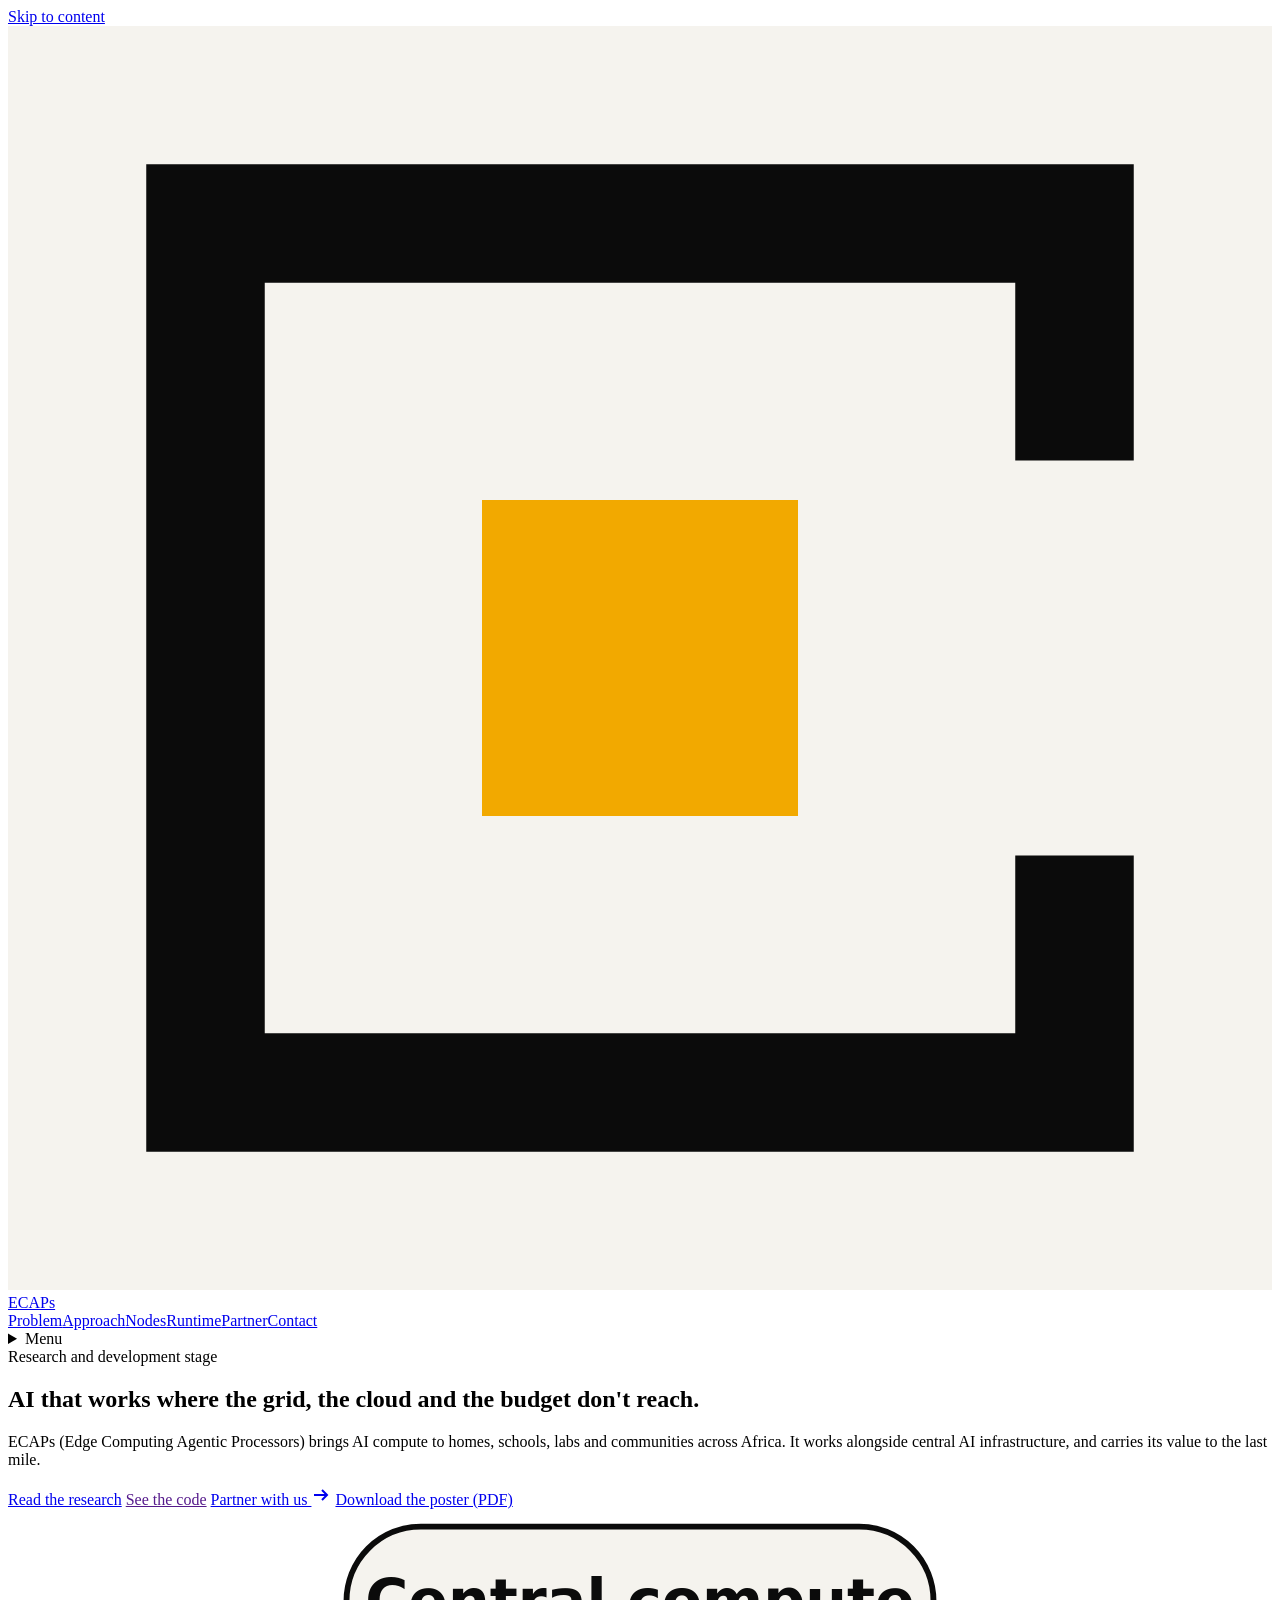
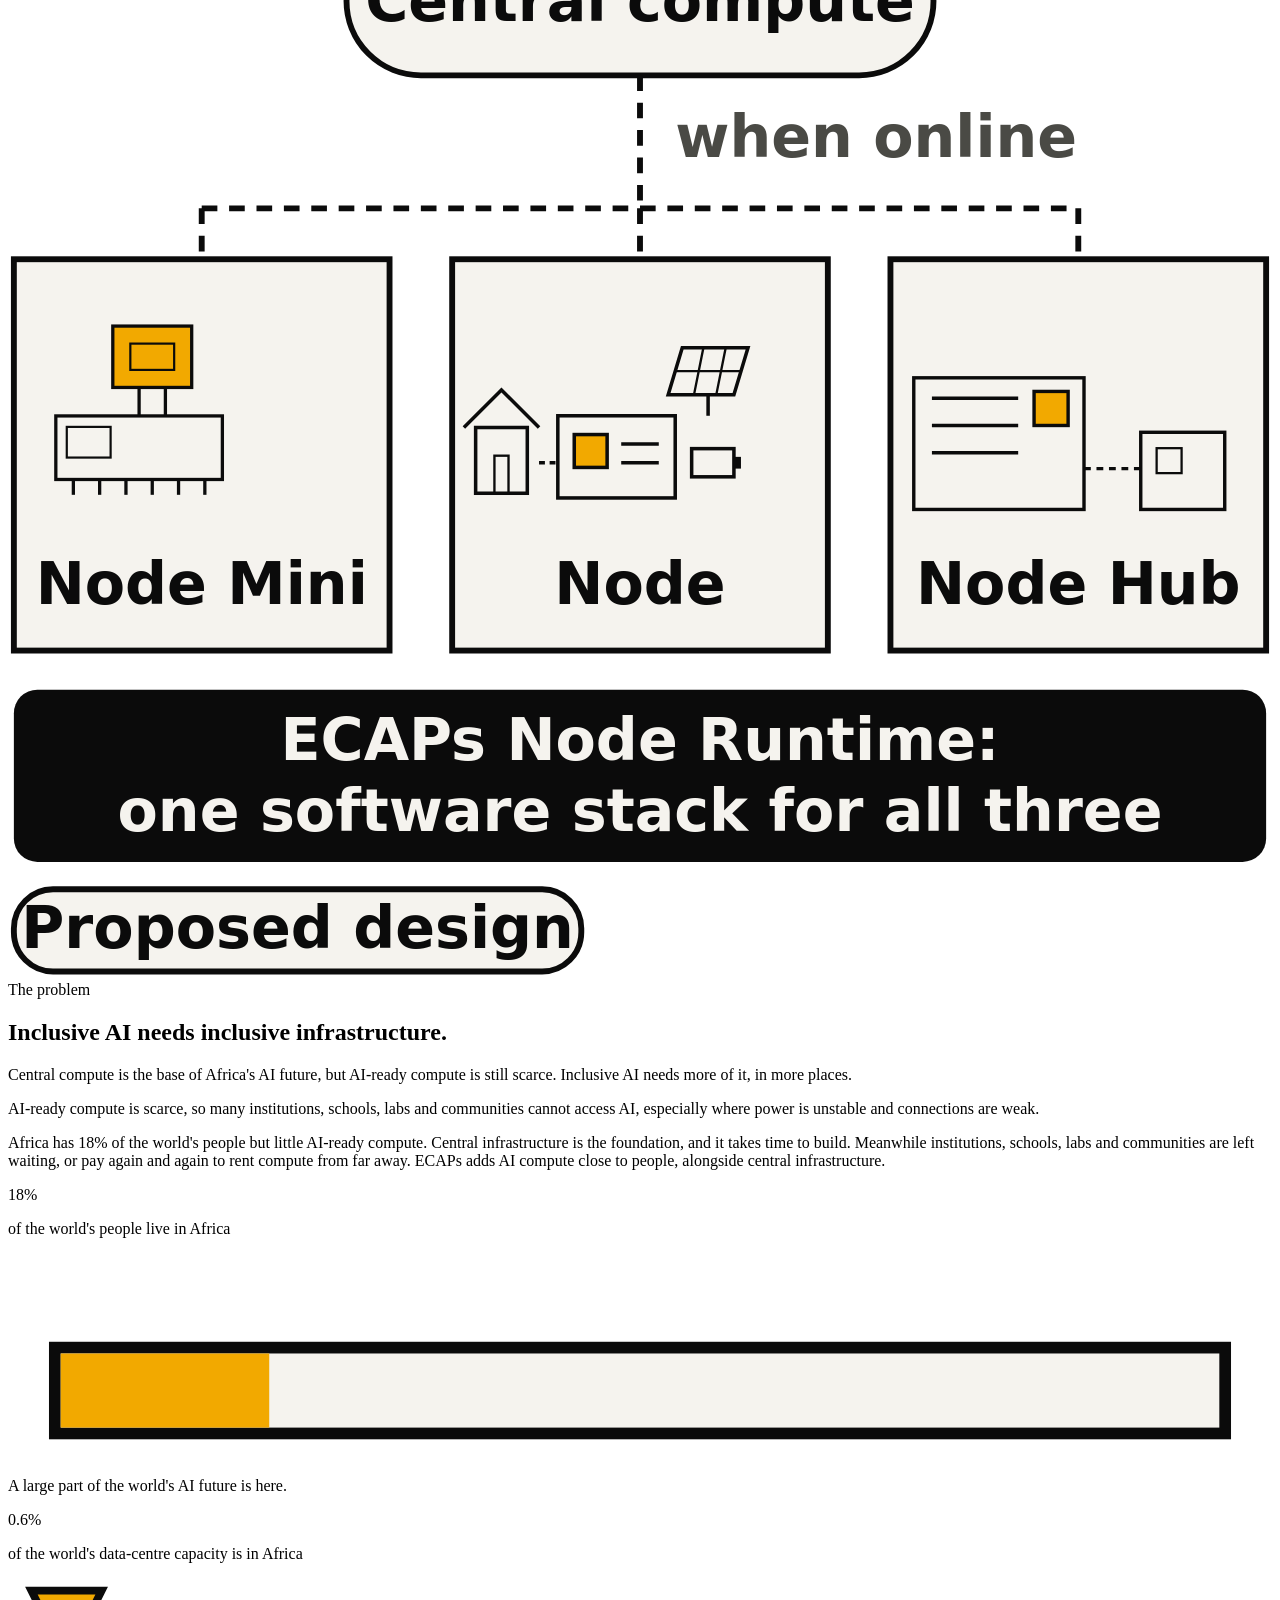
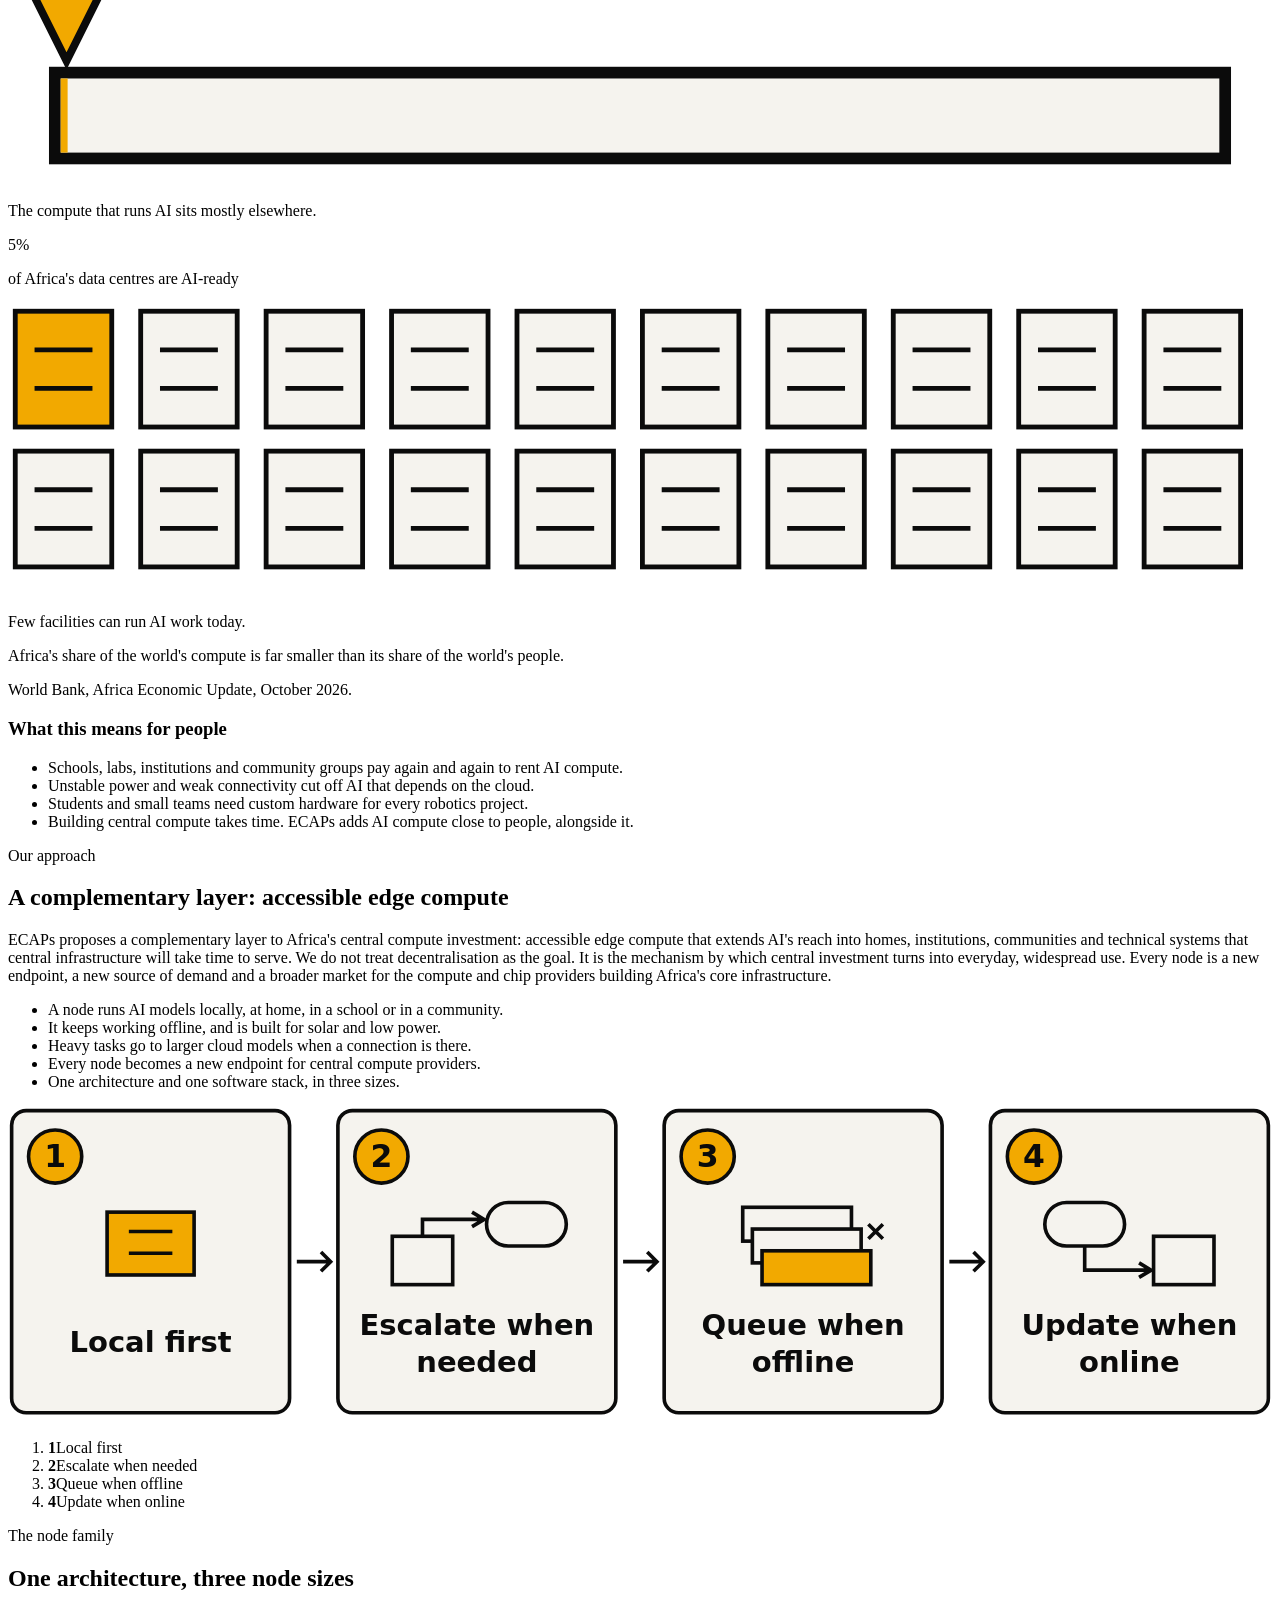
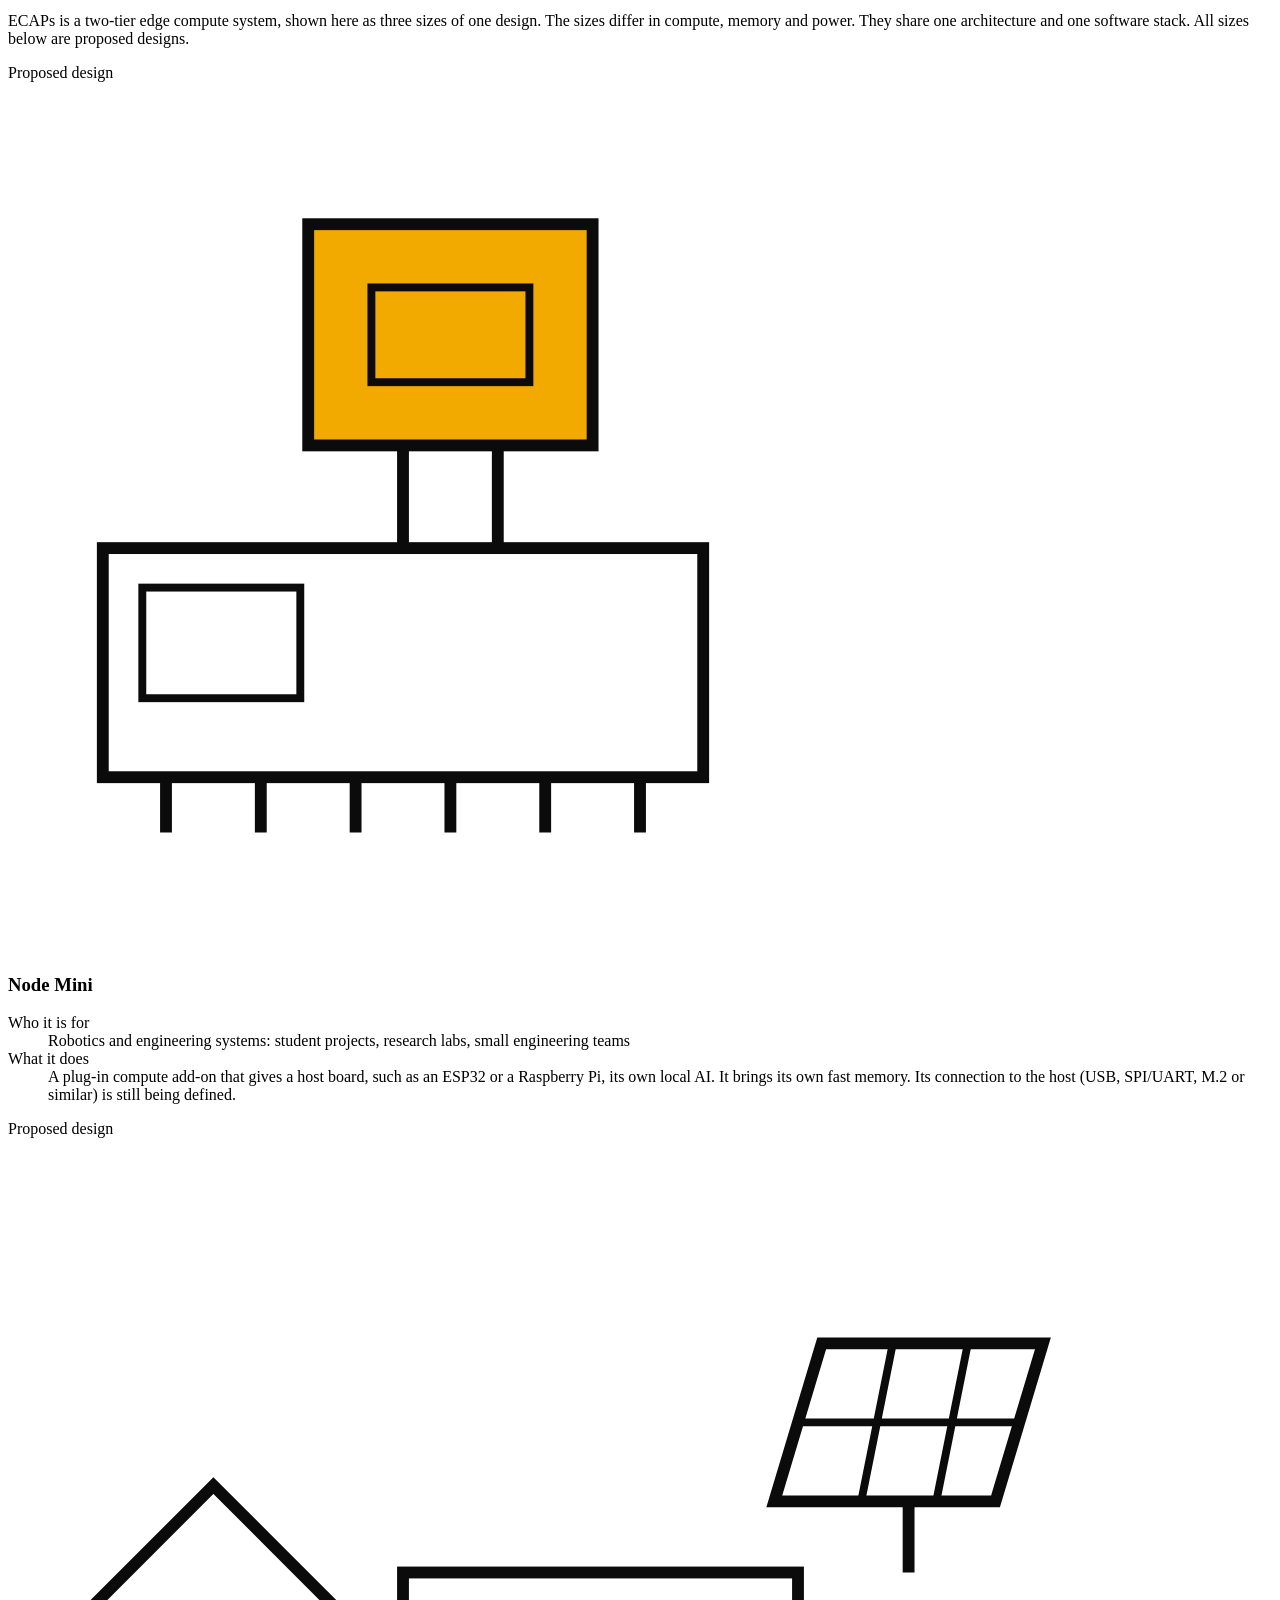
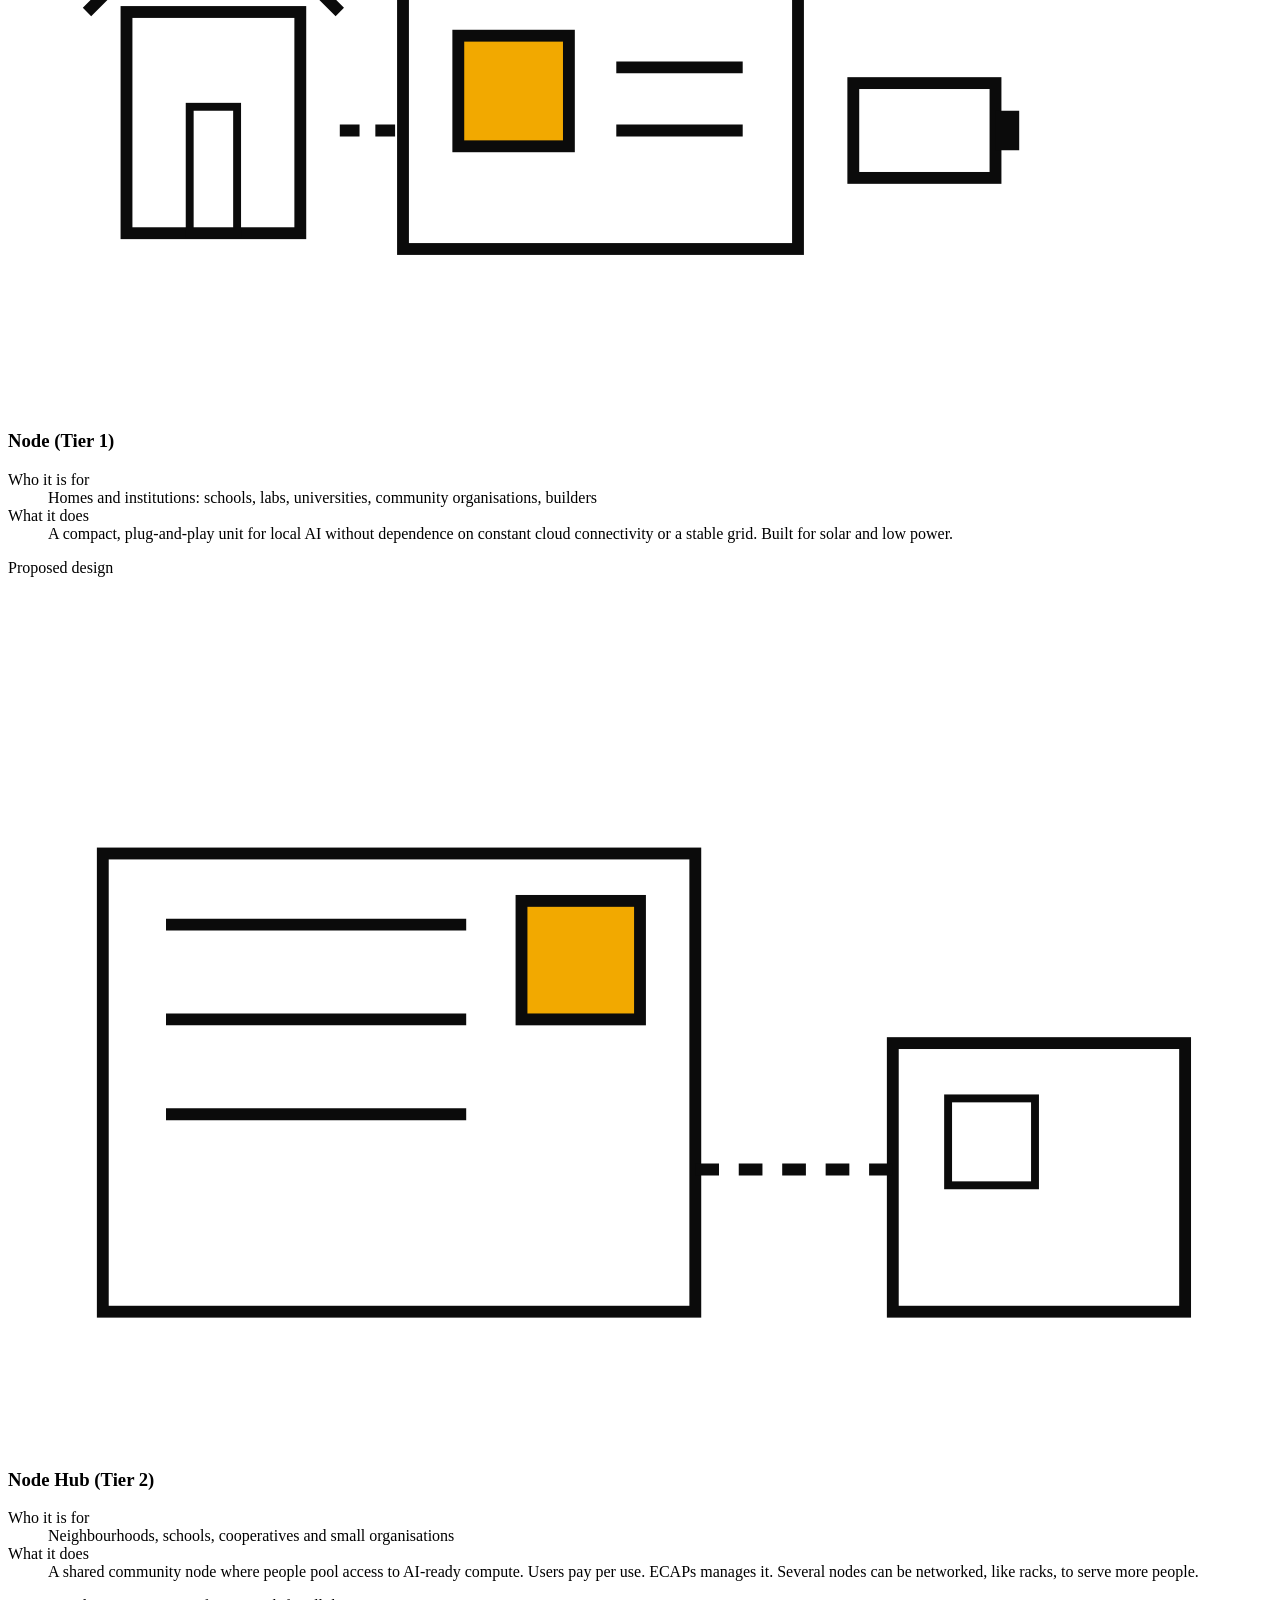
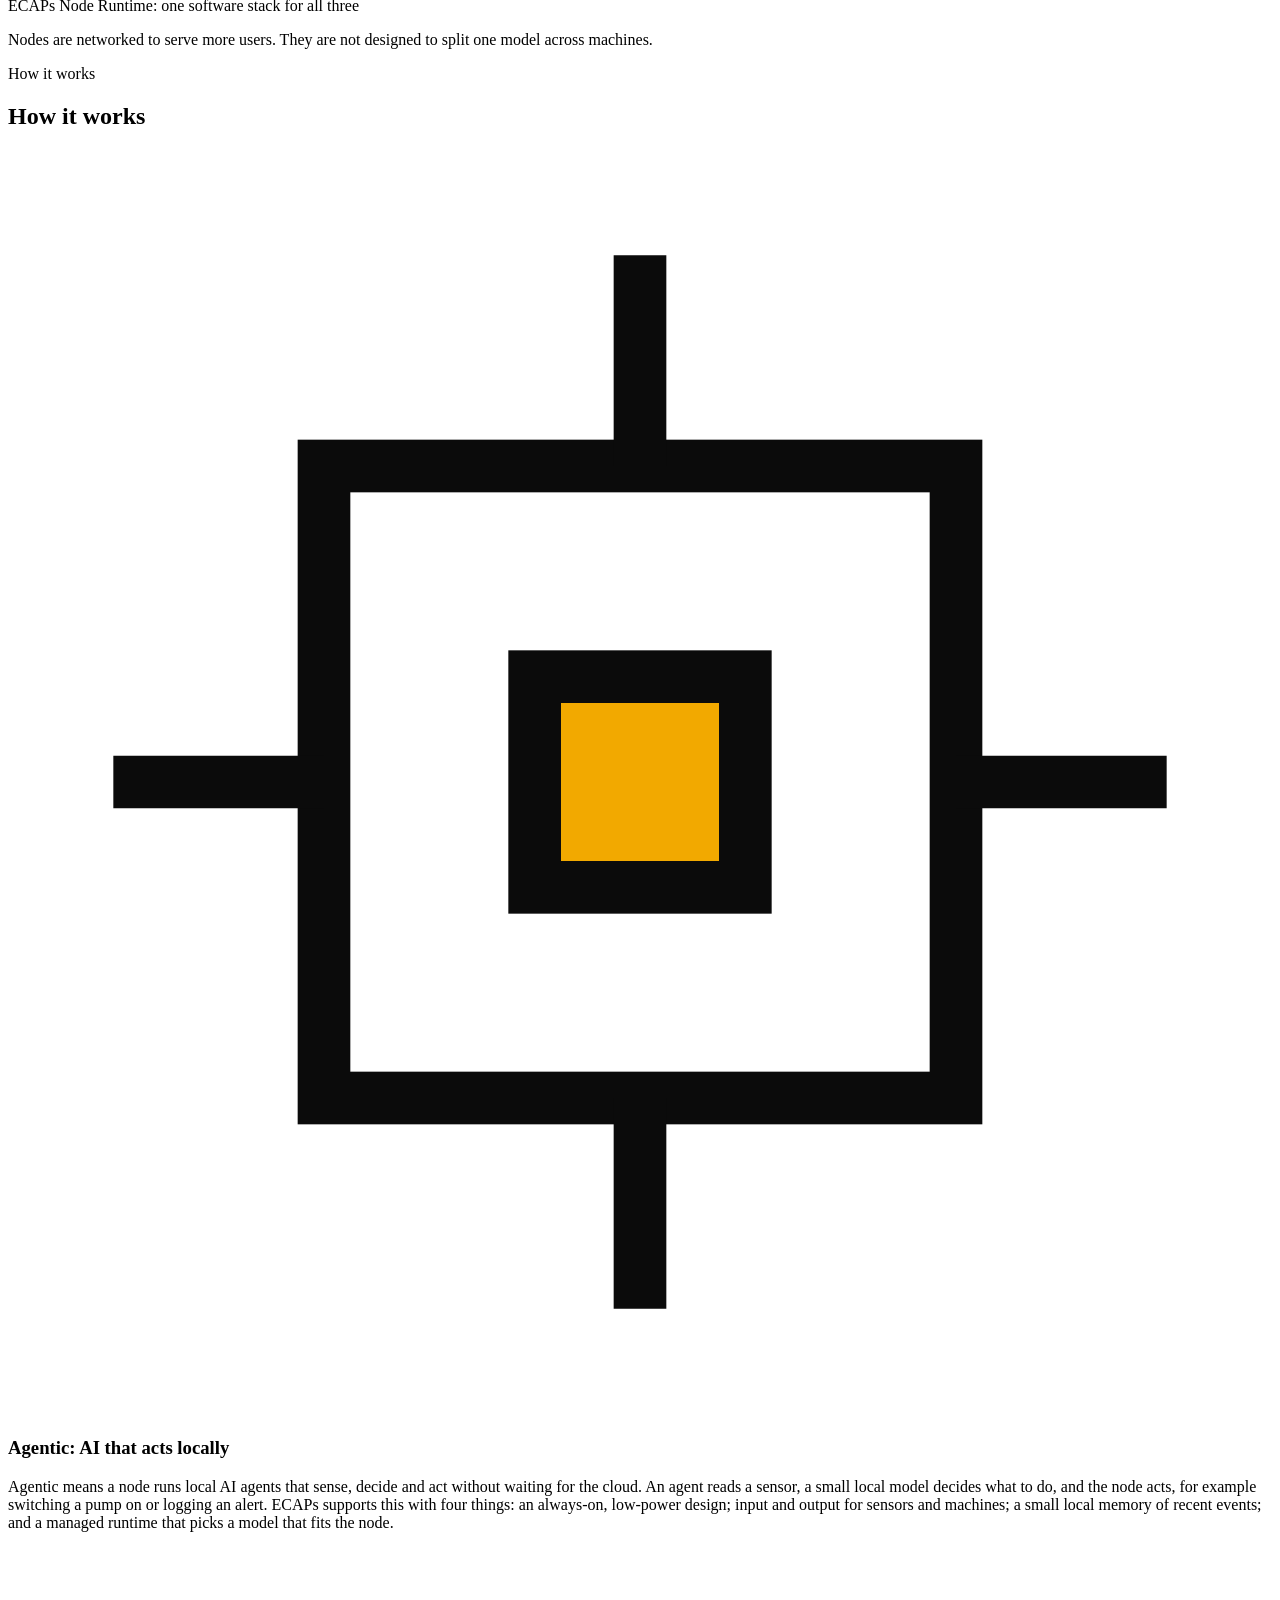
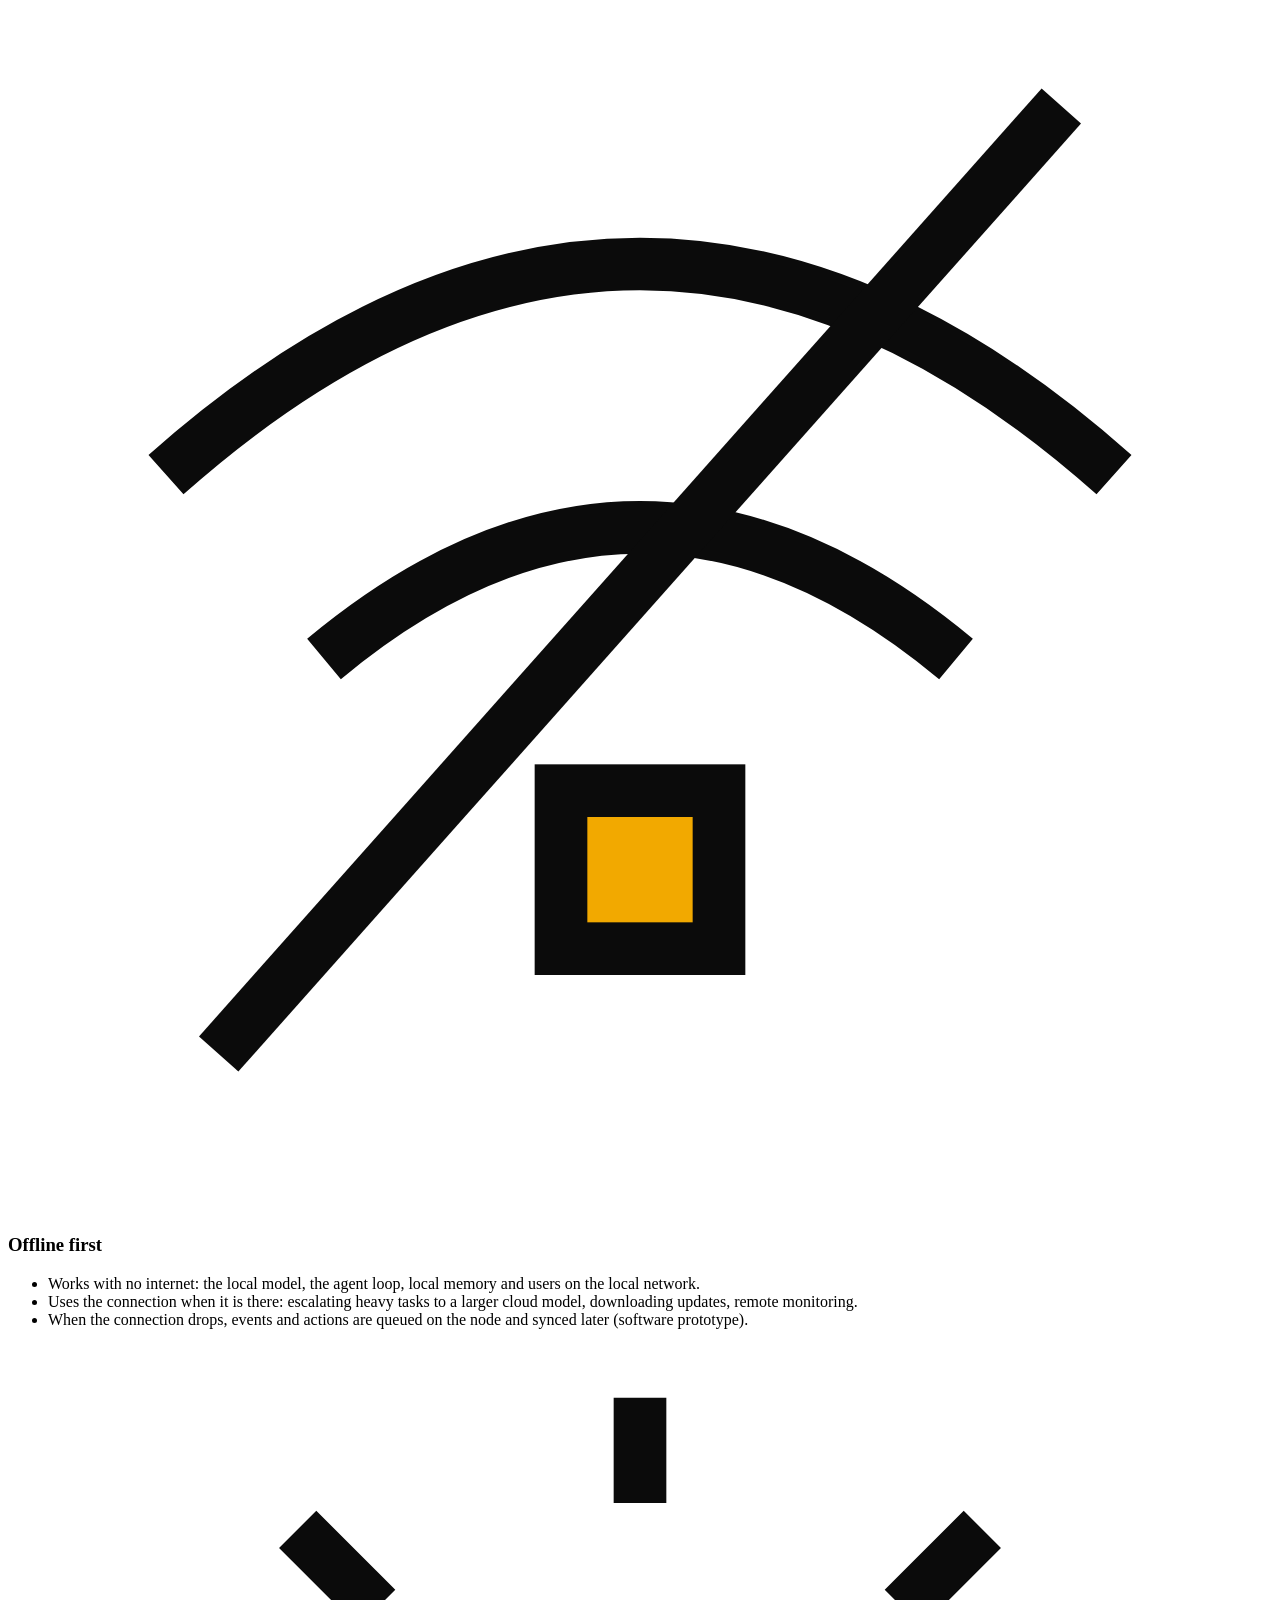
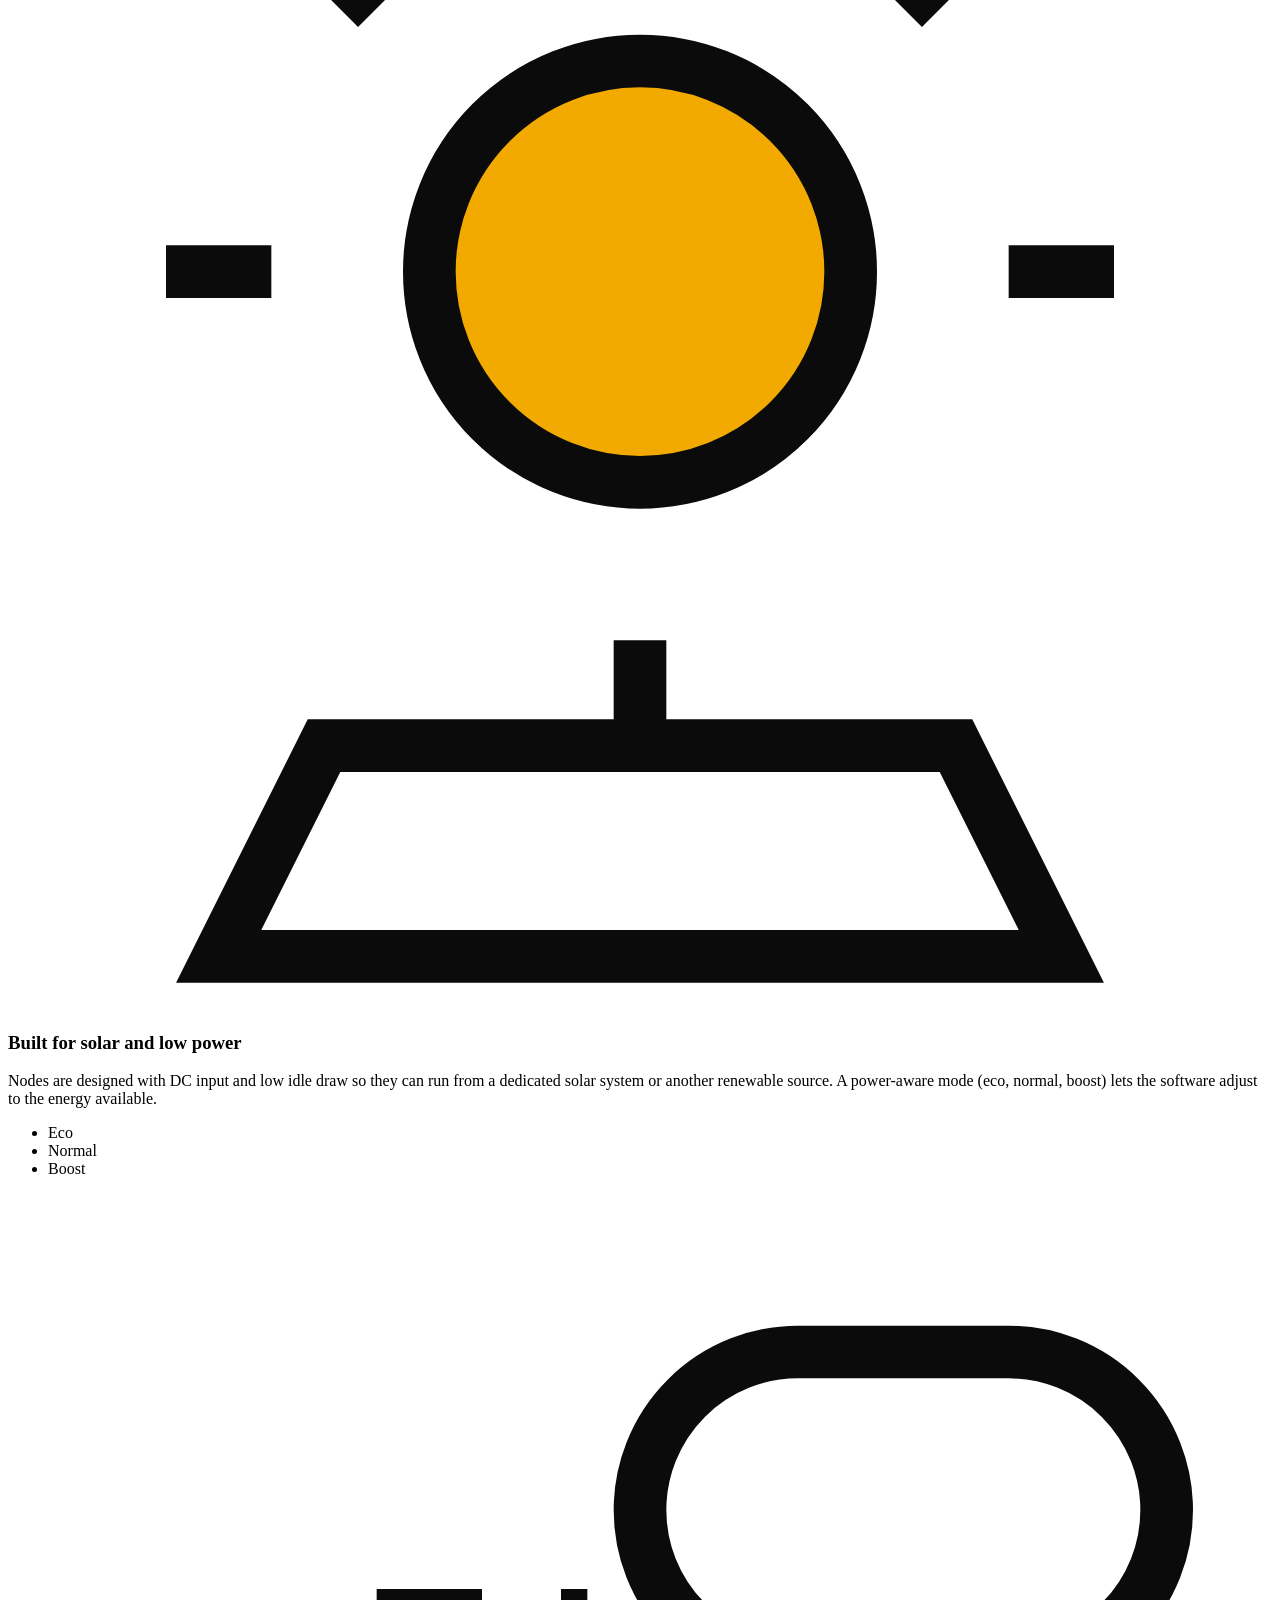
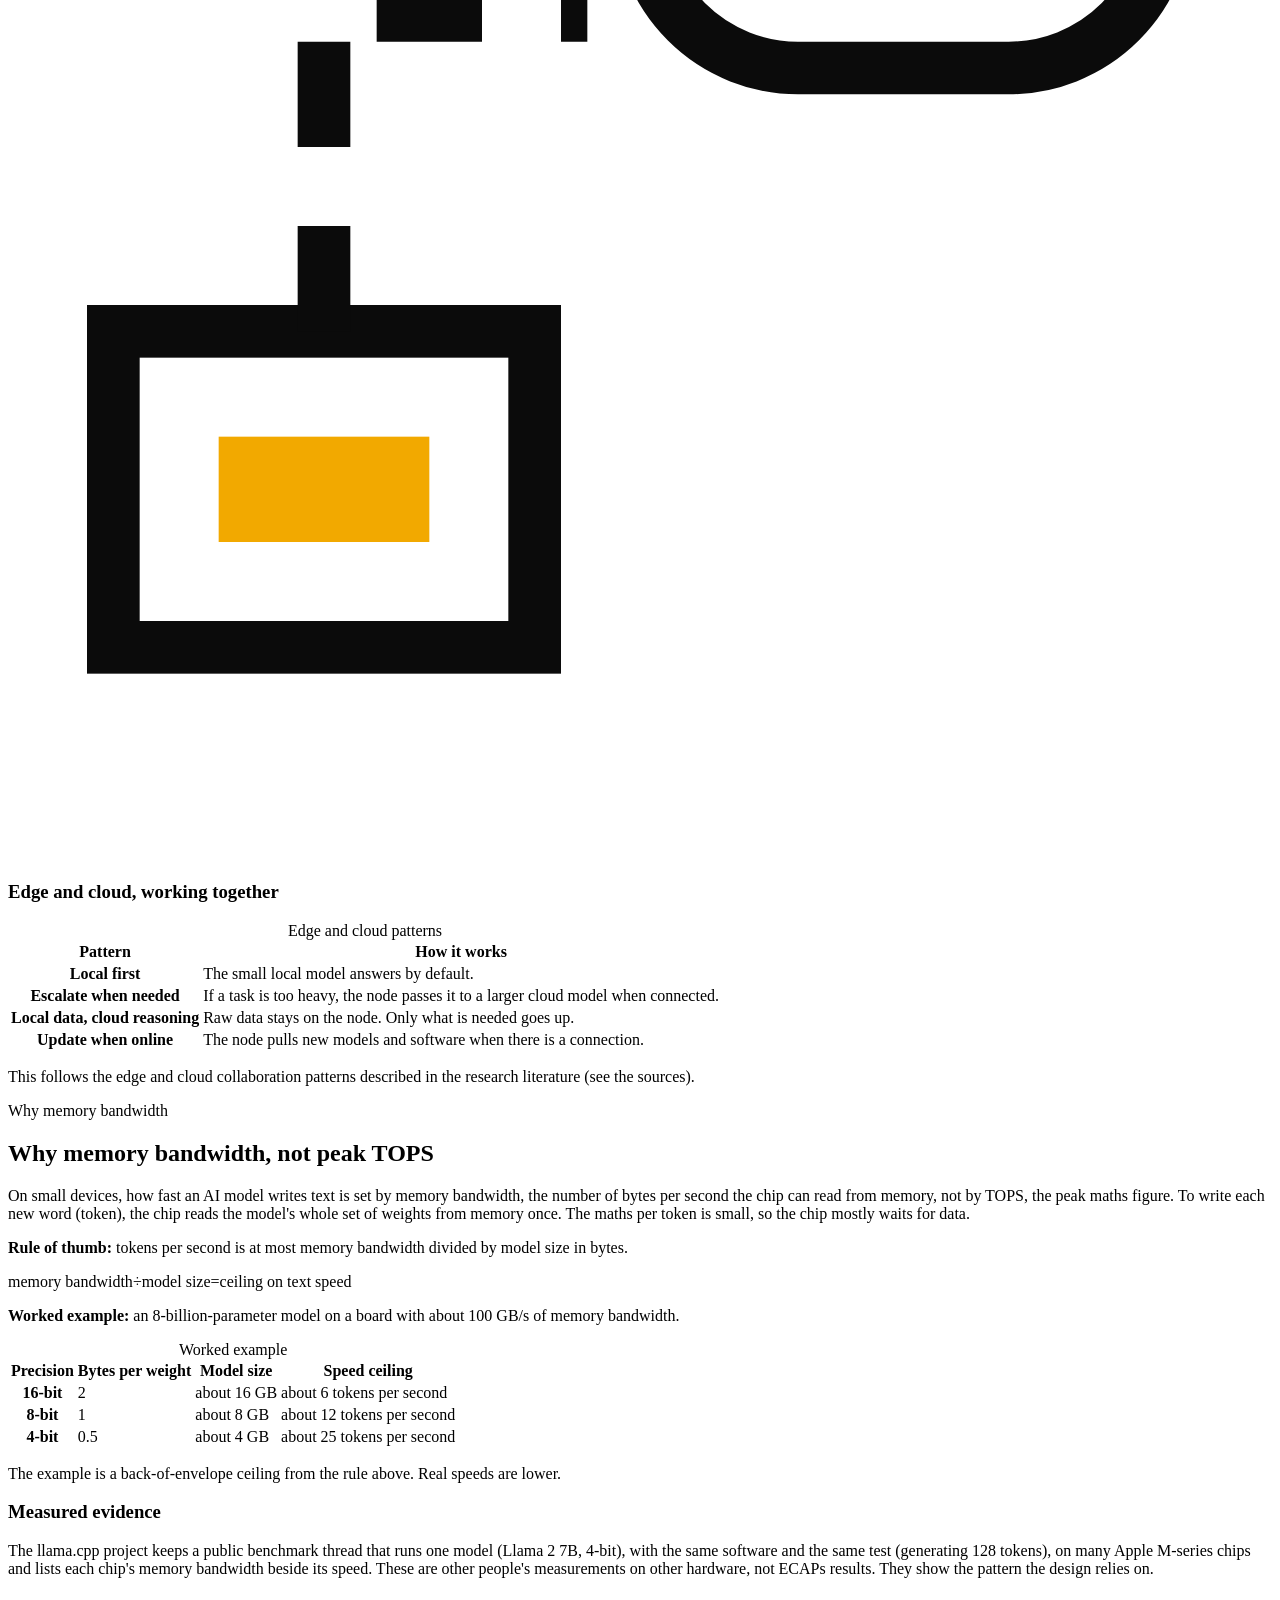
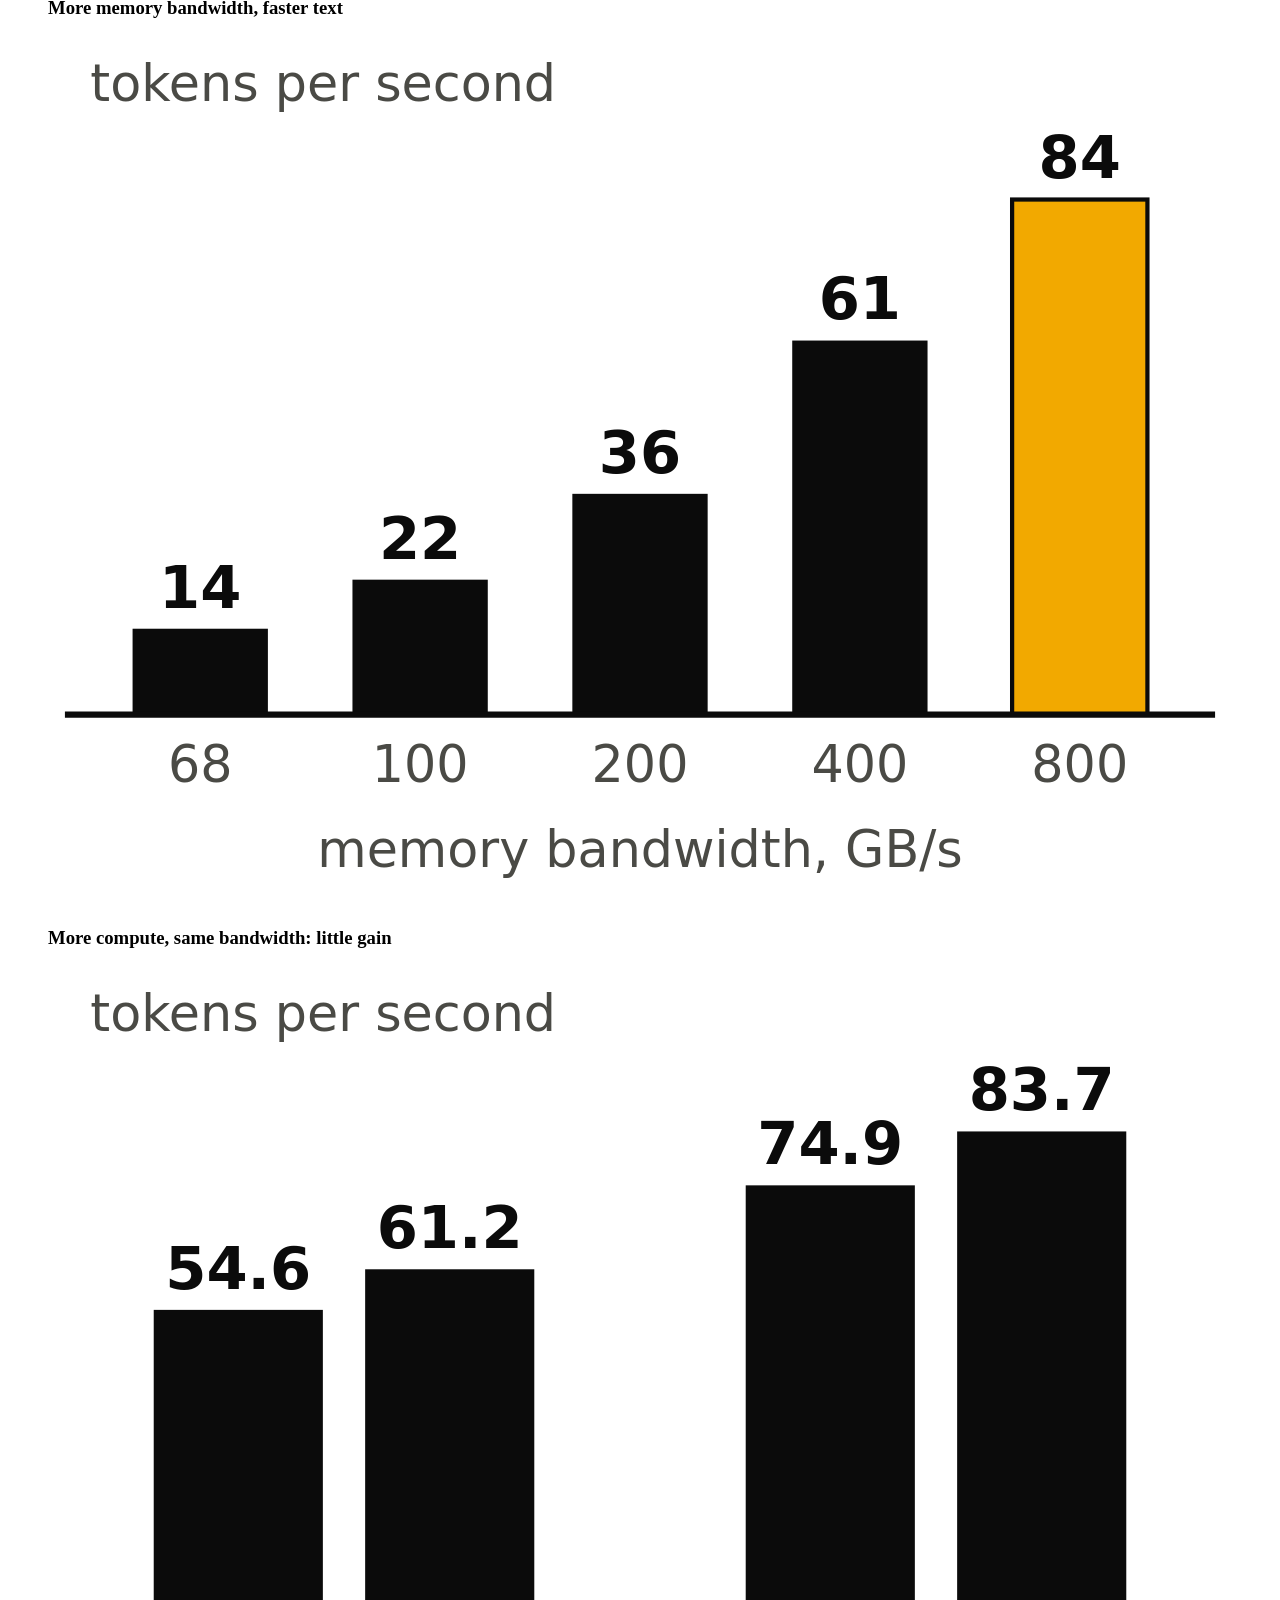
==== commit 7010ff3a: "site: add portrait to About section, remove poster/conference line" ====
--- a/site/src/index.html
+++ b/site/src/index.html
@@ -72,7 +72,6 @@
         <a class="btn btn-link" href="#partner">Partner with us <svg width="20" height="20" viewBox="0 0 20 20" aria-hidden="true"><path d="M3 10 H16 M11 5 L16 10 L11 15" fill="none" stroke="currentColor" stroke-width="2"/></svg></a>
         <a class="btn btn-link" data-poster href="/assets/ECAPs_Poster_Build26-5P.pdf">Download the poster (PDF)</a>
       </div>
-      <p class="meta">Presented as poster Build26/5P at BUILD26, Africa's Shared Compute and AI Infrastructure Conference, Abuja, October 2026.</p>
     </div>
     <div class="panel"><svg viewBox="-3 -3 646 546" role="img" aria-labelledby="t-V1_hero_node_family-1 d-V1_hero_node_family-1" font-family="Inter, system-ui, sans-serif" >
 <title id="t-V1_hero_node_family-1">Node family with central compute</title>
@@ -398,12 +397,12 @@
     <span class="label">Shared nodes</span>
     <h2 id="h-shared">Shared nodes and community</h2>
     <p class="lead">A Node Hub lets neighbourhoods, schools, cooperatives and small organisations pool access to AI-ready compute, so no single household has to own the hardware.</p>
-    <dl class="defs">
-      <div class="def"><svg viewBox="0 0 44 44" aria-hidden="true"><circle cx="22" cy="22" r="8" fill="none" stroke="#0B0B0B" stroke-width="2"/><rect x="19" y="19" width="6" height="6" fill="#F2A900"/><path d="M22 4 V10 M22 34 V40 M4 22 H10 M34 22 H40" stroke="#0B0B0B" stroke-width="2"/></svg><div><dt>Who manages it</dt><dd>ECAPs manages shared nodes: operation, updates and monitoring.</dd></div></div>
-      <div class="def"><svg viewBox="0 0 44 44" aria-hidden="true"><rect x="8" y="14" width="28" height="22" fill="none" stroke="#0B0B0B" stroke-width="2"/><path d="M8 14 L22 4 L36 14" fill="none" stroke="#0B0B0B" stroke-width="2"/><rect x="18" y="22" width="8" height="14" fill="#F2A900" stroke="#0B0B0B" stroke-width="2"/></svg><div><dt>Who owns it</dt><dd>ECAPs does not own them. A provider, an individual or a community group can own a node while ECAPs manages it.</dd></div></div>
-      <div class="def"><svg viewBox="0 0 44 44" aria-hidden="true"><circle cx="22" cy="22" r="16" fill="none" stroke="#0B0B0B" stroke-width="2"/><path d="M22 12 V32 M16 18 H26 Q29 18 29 21 Q29 24 26 24 H18 Q15 24 15 27 Q15 30 18 30 H28" fill="none" stroke="#0B0B0B" stroke-width="2"/></svg><div><dt>Who pays</dt><dd>users pay per use, which covers power and upkeep. A small optional management fee may come later. It is never compulsory.</dd></div></div>
-      <div class="def"><svg viewBox="0 0 44 44" aria-hidden="true"><path d="M6 36 V16 L22 6 L38 16 V36 Z" fill="none" stroke="#0B0B0B" stroke-width="2"/><path d="M14 36 V24 H30 V36" fill="none" stroke="#0B0B0B" stroke-width="2" stroke-dasharray="4 3"/></svg><div><dt>Open to anyone</dt><dd>individually owned nodes stay open to everyone. Shared nodes are one option, not the only one.</dd></div></div>
-    </dl>
+    <div class="defs">
+      <div class="def"><svg viewBox="0 0 44 44" aria-hidden="true"><circle cx="22" cy="22" r="8" fill="none" stroke="#0B0B0B" stroke-width="2"/><rect x="19" y="19" width="6" height="6" fill="#F2A900"/><path d="M22 4 V10 M22 34 V40 M4 22 H10 M34 22 H40" stroke="#0B0B0B" stroke-width="2"/></svg><dl><div><dt>Who manages it</dt><dd>ECAPs manages shared nodes: operation, updates and monitoring.</dd></div></dl></div>
+      <div class="def"><svg viewBox="0 0 44 44" aria-hidden="true"><rect x="8" y="14" width="28" height="22" fill="none" stroke="#0B0B0B" stroke-width="2"/><path d="M8 14 L22 4 L36 14" fill="none" stroke="#0B0B0B" stroke-width="2"/><rect x="18" y="22" width="8" height="14" fill="#F2A900" stroke="#0B0B0B" stroke-width="2"/></svg><dl><div><dt>Who owns it</dt><dd>ECAPs does not own them. A provider, an individual or a community group can own a node while ECAPs manages it.</dd></div></dl></div>
+      <div class="def"><svg viewBox="0 0 44 44" aria-hidden="true"><circle cx="22" cy="22" r="16" fill="none" stroke="#0B0B0B" stroke-width="2"/><path d="M22 12 V32 M16 18 H26 Q29 18 29 21 Q29 24 26 24 H18 Q15 24 15 27 Q15 30 18 30 H28" fill="none" stroke="#0B0B0B" stroke-width="2"/></svg><dl><div><dt>Who pays</dt><dd>users pay per use, which covers power and upkeep. A small optional management fee may come later. It is never compulsory.</dd></div></dl></div>
+      <div class="def"><svg viewBox="0 0 44 44" aria-hidden="true"><path d="M6 36 V16 L22 6 L38 16 V36 Z" fill="none" stroke="#0B0B0B" stroke-width="2"/><path d="M14 36 V24 H30 V36" fill="none" stroke="#0B0B0B" stroke-width="2" stroke-dasharray="4 3"/></svg><dl><div><dt>Open to anyone</dt><dd>individually owned nodes stay open to everyone. Shared nodes are one option, not the only one.</dd></div></dl></div>
+    </div>
     <p>Community networks show that shared local infrastructure can work when ownership is local and the money for repairs is planned from the start. Zenzeleni, a cooperative-run network in Mankosi, South Africa, is one example: it started in 2012 and serves almost 6,000 people. The same lesson shapes the Node Hub model.</p>
     <div class="note-box"><p><strong>Still being worked out:</strong> the billing unit, payment where connectivity is weak, who repairs hardware, and how management scales as nodes multiply.</p></div>
   </div>
@@ -616,6 +615,8 @@
     <h2 id="h-contact">About and contact</h2>
     <p class="lead">ECAPs is researched and developed by Benedict Isaac, Researcher, ECAPs. The work began in robotics and engineering systems and grew into the question of how to extend AI infrastructure to the last mile.</p>
     <!-- COMPONENT: contact-block -->
+    <div class="about">
+    <figure class="portrait"><img src="/assets/benedict-isaac.webp" width="240" height="251" alt="Portrait of Benedict Isaac" decoding="async"></figure>
     <ul class="contact">
       <li><span class="k">Name</span><span>Benedict Isaac, Researcher, ECAPs</span></li>
       <li><span class="k">Email</span><a href="mailto:benedictisaac258@gmail.com">benedictisaac258@gmail.com</a> <button type="button" class="btn btn-outline" id="copy-email">Copy email</button></li>
@@ -624,6 +625,7 @@
       <li><span class="k">GitHub</span><a href="https://github.com/Benedict258" target="_blank" rel="noopener">Benedict258</a></li>
       <li><span class="k">Project</span><a data-repo data-plain href="">Project repository</a></li>
     </ul>
+    </div>
     <p class="small muted" id="copy-status" role="status" aria-live="polite"></p>
   </div>
 </section>
@@ -634,7 +636,7 @@
 <footer class="site-footer on-dark">
   <div class="wrap"><svg viewBox="0 0 64 64" aria-hidden="true" font-family="Inter, system-ui, sans-serif" >
 <rect width="64" height="64" fill="#0B0B0B"/><path d="M54 22 V10 H10 V54 H54 V42" fill="none" stroke="#F5F3EE" stroke-width="6" stroke-linejoin="miter"/><rect x="24" y="24" width="16" height="16" fill="#F2A900"/>
-</svg><p>ECAPs, Edge Computing Agentic Processors. Research and development stage. Poster Build26/5P, BUILD26, Abuja.</p></div>
+</svg><p>ECAPs, Edge Computing Agentic Processors. Research and development stage.</p></div>
 </footer>
 
 <a class="to-top" id="to-top" href="#top" aria-label="Back to top" hidden><svg width="20" height="20" viewBox="0 0 20 20" aria-hidden="true"><path d="M10 17 V4 M4 10 L10 4 L16 10" fill="none" stroke="currentColor" stroke-width="2"/></svg></a>
